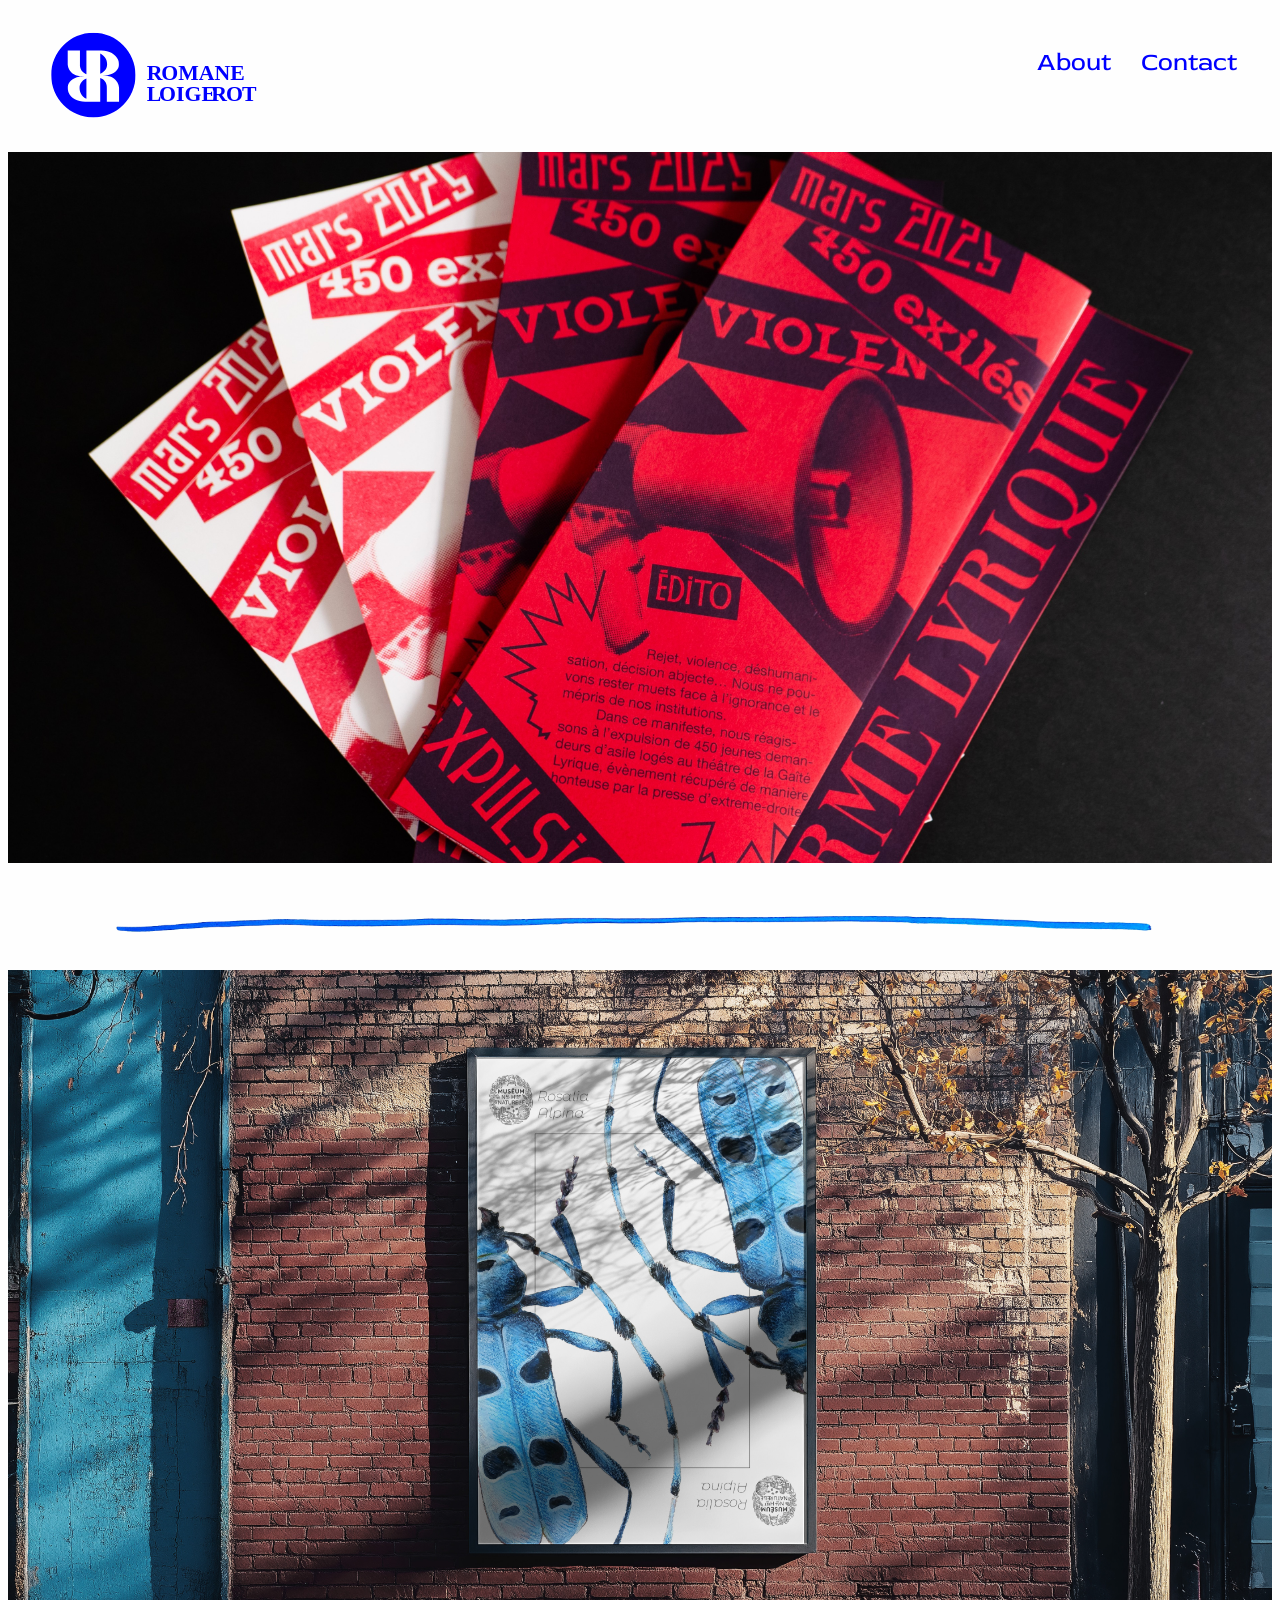
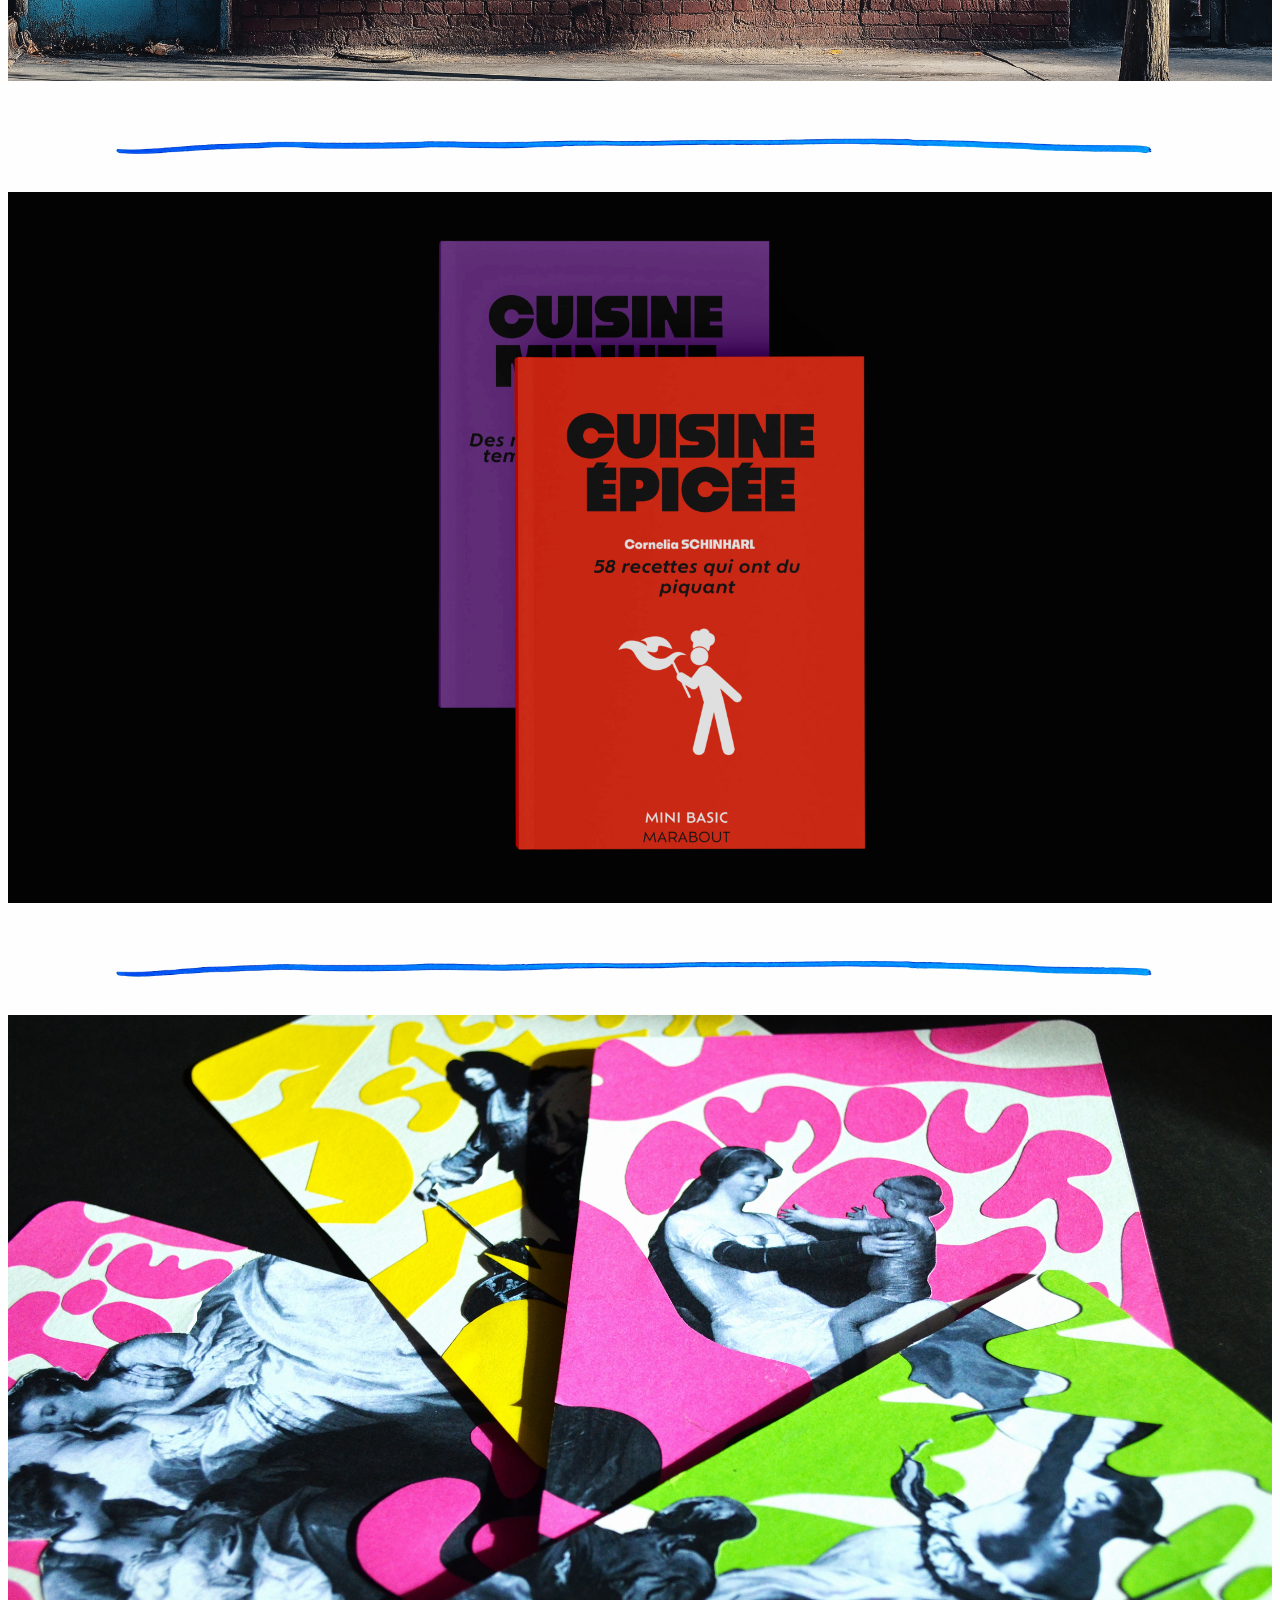
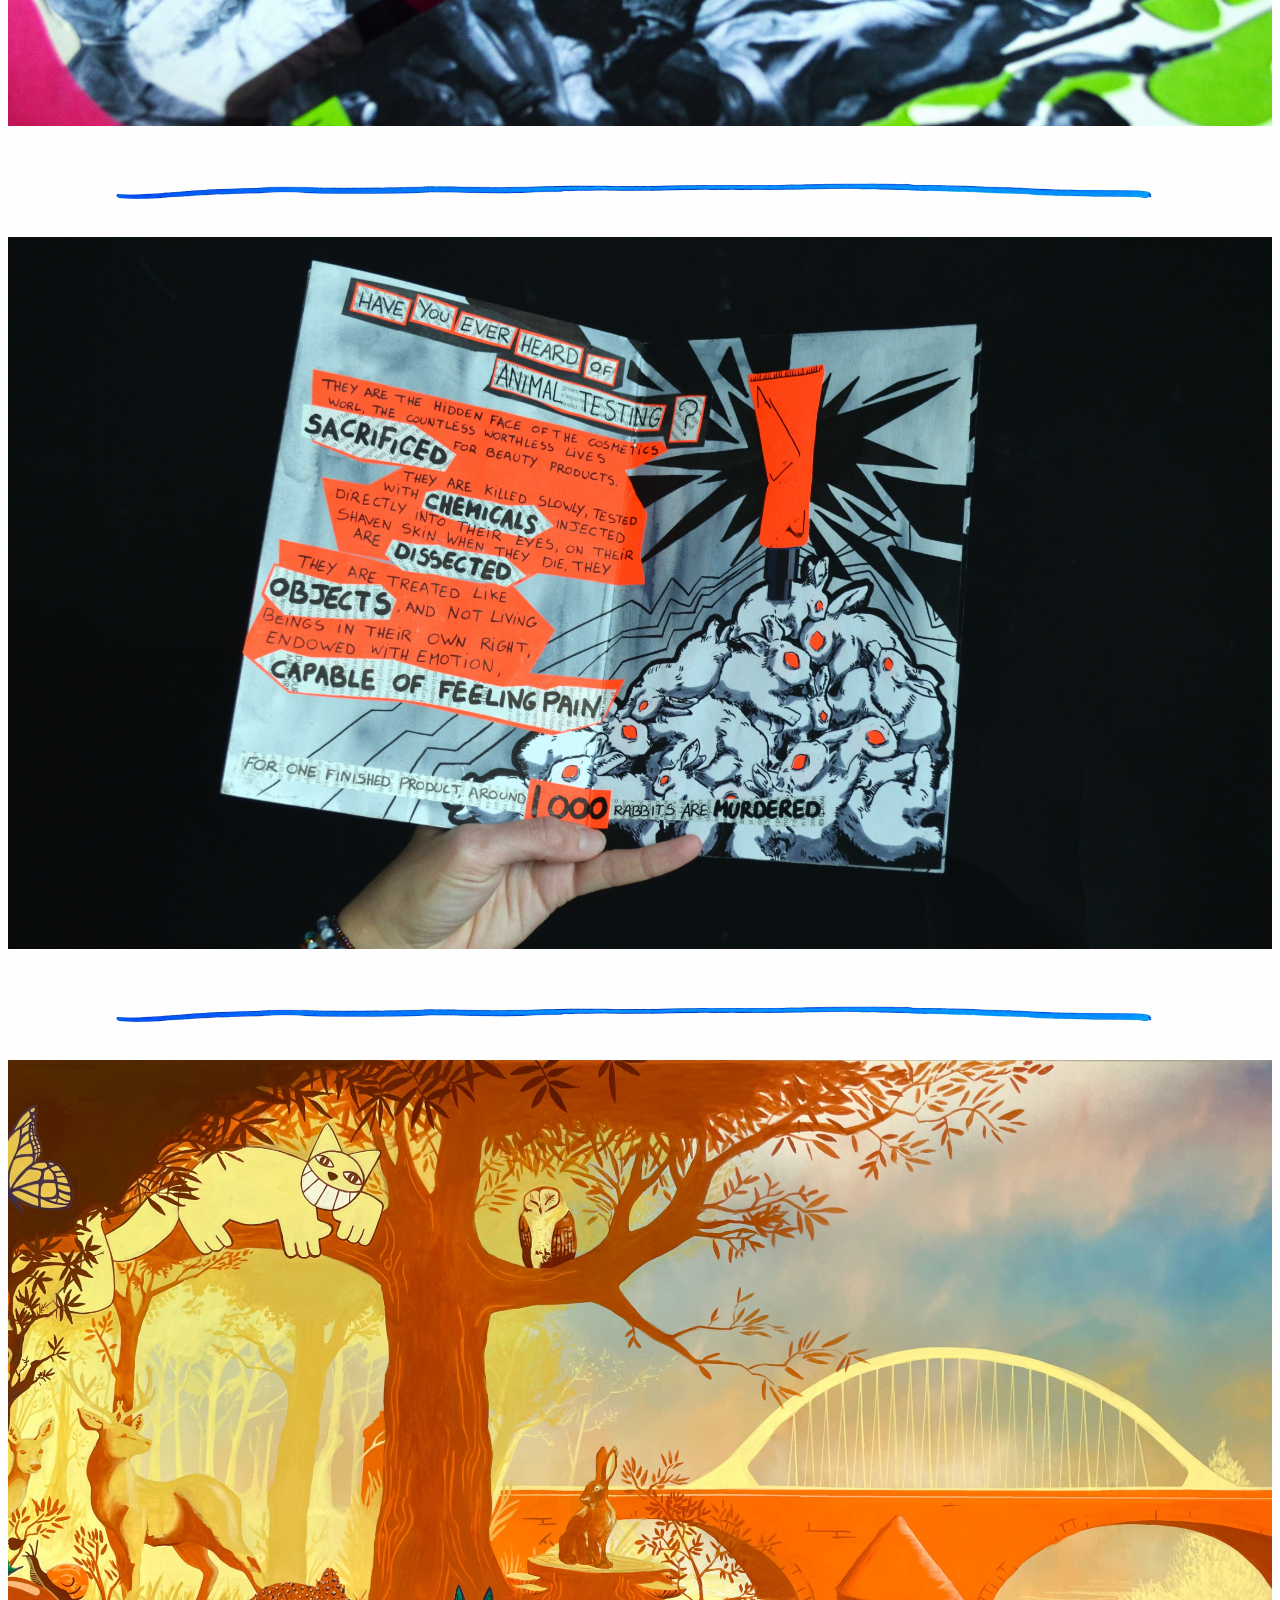
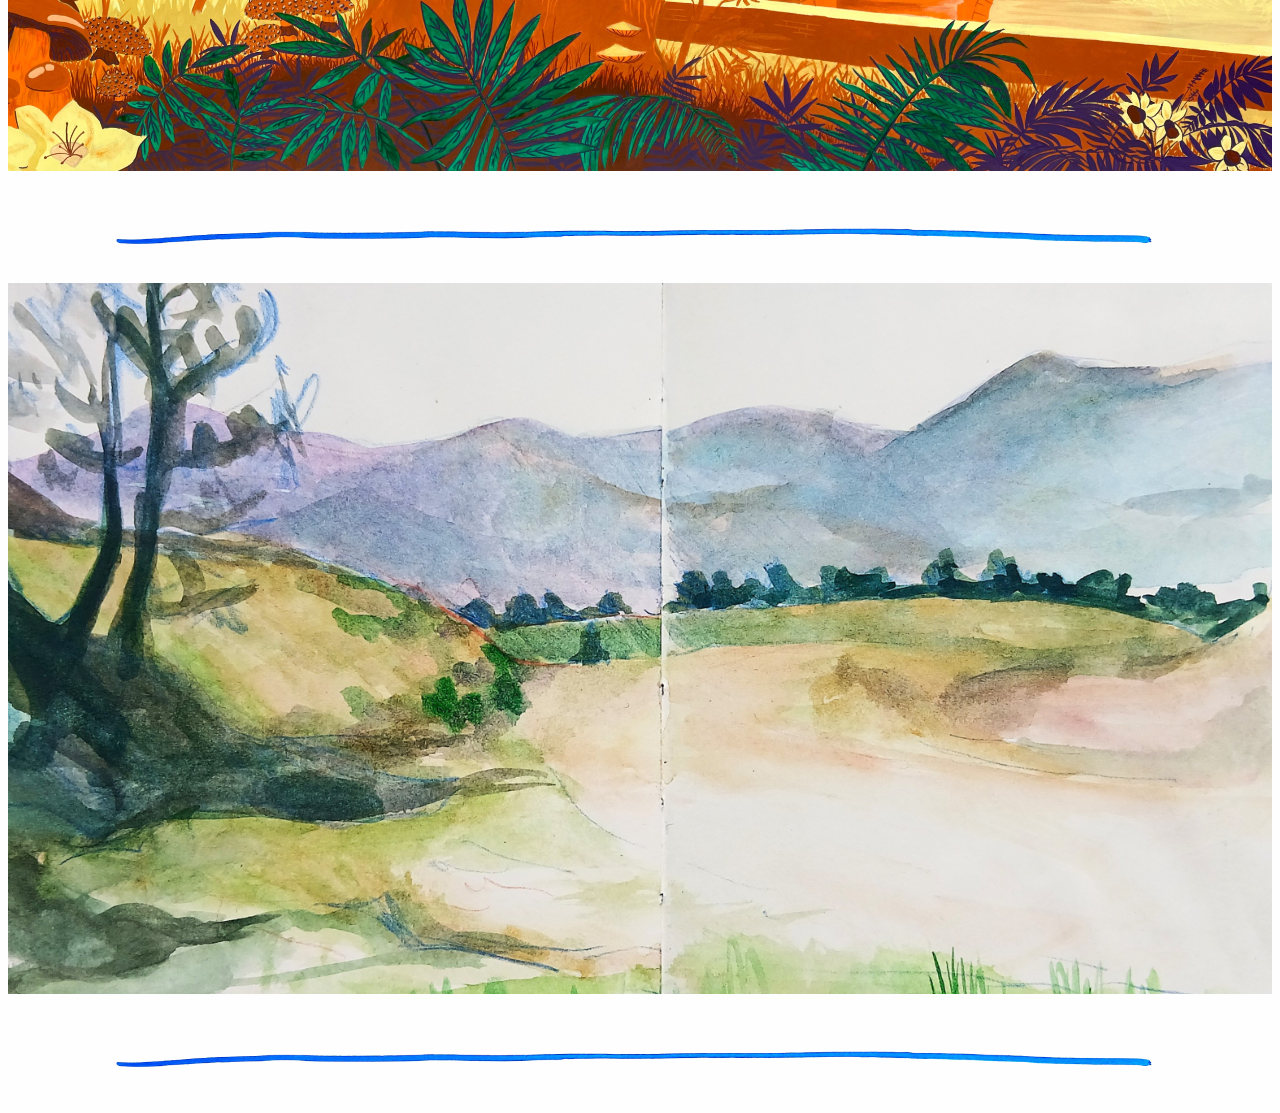
==== index.html @ e9a97e36 "0" ====
<!DOCTYPE html>
<html lang="fr">
<head>
    <!--link:css + tab -->
<link rel="preconnect" href="https://fonts.googleapis.com">
<link rel="preconnect" href="https://fonts.gstatic.com" crossorigin>
<link href="https://fonts.googleapis.com/css2?family=Red+Rose:wght@300..700&display=swap" rel="stylesheet">


<link rel="shortcut icon" href="img/logo_site.png">
    
    <link rel="stylesheet" href="style.css">

    <!-- <link rel="preconnect" href="https://fonts.googleapis.com">
    <link rel="preconnect" href="https://fonts.gstatic.com"crossorigin>
    <link href="https://fonts.googleapis.com/css2?family=Asimovian&display=swap" rel="stylesheet"> -->

</head>

<body>
    <header>
        <a href="a"><img src="/img/logo_site_R.svg" alt="logo" height="140px" width="250px"></a>
        <nav>
            <ul>
                <li> <a href="about.html">About</a></li>
                <li> <a href="contact.html">Contact</a></li>
            </ul>

        </nav>

    </header>

</body>
</html>

   <nav class="nav">

     <a href="larme_lyrique.html" class="hover-img">
        <img src="img/gaite_lyrique(16.9).jpg" alt="Lorem">
        <span><h1>LARME LYRIQUE</h1></span>


    <nav class="ligne">
         <a href="larme_lyrique.html">
        <img src="img/ligne_finale.png" alt="ligne">
    </nav>

    <a href="museum.html"  class="hover-img">
        <img src="img/rosalie_mock_up(16.9).jpg" alt="lorem">
        <span><h1>MUSEUM</h1></span>

     <nav class="ligne">
         <a href="larme_lyrique.html">
        <img src="img/ligne_finale.png" alt="ligne">
    </nav>
    
    <a href="t'as-la-recette.html"  class="hover-img">
        <img src="img/t'as_la_recette_covers(16.9).png" alt="Lorem">
        <span><h1>T'AS LA RECETTE</h1></span>

    <nav class="ligne">
         <a href="larme_lyrique.html">
        <img src="img/ligne_finale.png" alt="ligne">
    </nav>

    <a href="cartes_philo.html"  class="hover-img">
        <img src="img/carte_philo(16.9).JPG" alt="lorem">
        <span><h1>CARTES PHILO</h1></span>

    <nav class="ligne">
         <a href="larme_lyrique.html">
        <img src="img/ligne_finale.png" alt="ligne">
    </nav>

    <a href="animal-testing.html"  class="hover-img">
        <img src="img/zine_animal_testing(16.9).JPG" alt="lorem">
        <span><h1>ANIMAL TESTING</h1></span>

    <nav class="ligne">
         <a href="larme_lyrique.html">
        <img src="img/ligne_finale.png" alt="ligne">
    </nav>

        <a href="fresque.html"  class="hover-img">
        <img src="img/fresque(16.9).jpg" alt="lorem">
        <span><h1>FRESQUE</h1></span>

    <nav class="ligne">
         <a href="larme_lyrique.html">
        <img src="img/ligne_finale.png" alt="ligne">
    </nav>

     <a href="sketchbook.html"  class="hover-img">
        <img src="img/croquis(16.9).jpg" alt="lorem">
        <span><h1>CARNETS</h1></span>

    <nav class="ligne">
         <a href="larme_lyrique.html">
        <img src="img/ligne_finale.png" alt="ligne">
    </nav>

   </nav>

</body>
</html>
---- style.css ----
* {
    box-sizing: border-box;
    cursor: url('logo_site.png'),auto;
}

body{
    background-color: rgb(254, 254, 254);
    font-family: sans-serif;
    line-height: 1.5;
    font-family: "Red Rose", serif;
    font-optical-sizing: auto;
    font-style: normal;

 }   

h1{
    margin: 5px;
    font-size: 50px;
    align-items: center;
    color: blue;
}

img{
    max-width: 100%;
    height: auto;
    display: auto;
}

p{
    max-width: 600px;
}


header{
    display: flex;
    justify-content: space-between;
    padding: 20px;
}

.filet{
    border: 0.5px solid color(blue);
}

header nav ul{
    display: flex;
    list-style: none;
}

header nav ul li{
    margin: 0 15px;
    font-size: 25px;
}

header nav ul li a{
    color: blue;
    text-decoration: none;
}

header nav ul li a:hover{
    text-decoration: none;
}

.nav a span{
    display: block;
    padding: 12px;
}

.projet{
    background: rgb(255, 255, 255);
}

.projet h1{
    font-size: 16px;
}

.grid{
    display: grid;
    grid-template-columns: repeat(2, 1fr);
    gap: 10px;
    margin: 20px;
}

.grid img{
    width: 100%;
    height: auto;
    object-fit: cover;
    transition: transform 0.3s ease;
}

.bloc{
    width:40% ;
    height:300px ;
    display: flex;
    align-items: top;
    padding-left: 30px;
    font-size: 18px;
    column-count: 1;
    column-gap: 22px;
    box-sizing: border-box;
}

.hover-img{
    position: relative;
    display: inline-block;
    overflow: hidden;
}

.hover-img img{
    display: block;
    width: 100%;
    height: auto;
    transition: opacity 0.3s;
    opacity: 1;
}

.hover-img span{
    position: absolute;
    top: 50%; 
    left: 50%;
    display: flex;
    justify-content: center;
    align-items: center;
    transform: translate(-50%, -50%);
    width: 100%;
    height: 100%;
    text-align: center;
    background: rgb(244, 241, 241, 0.9);
    color: blue;
    opacity: 0;
    transition: 0.3s;
    font-size: 50px;
}

.hover-img:hover span{
    opacity: 1;
}

.ligne{
    margin-left: auto;
    margin-right: auto;
    width:1070px ;
    height: 100px;
}

nav ul{
    display: flex;
    list-style: none;
}

nav ul li{
    margin:0.15px;
    font-size: 25px;
}

nav ul li a{
    color: blue;
    text-decoration: none;
}

nav ul li a:hover{
    text-decoration: none;
}

a{
    color: blue;
    text-decoration: none;
        font-size: 25px;
}
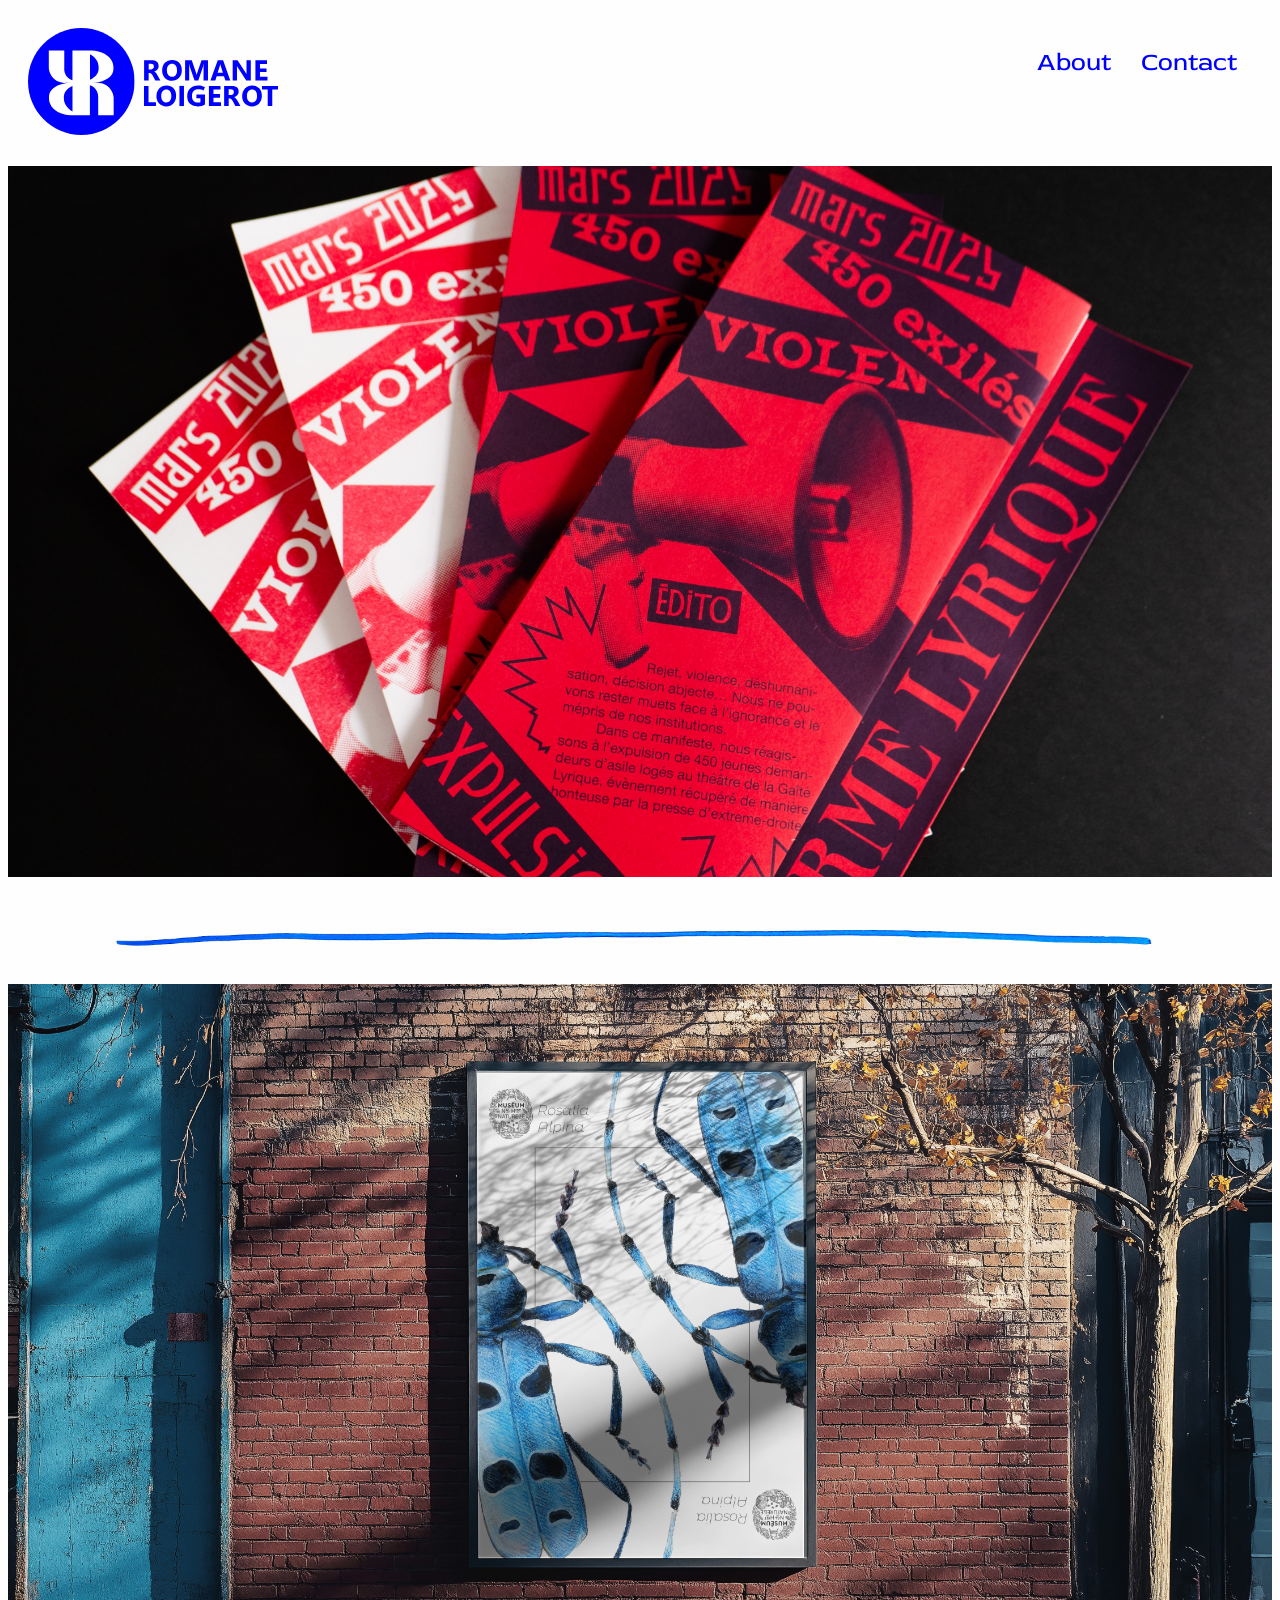
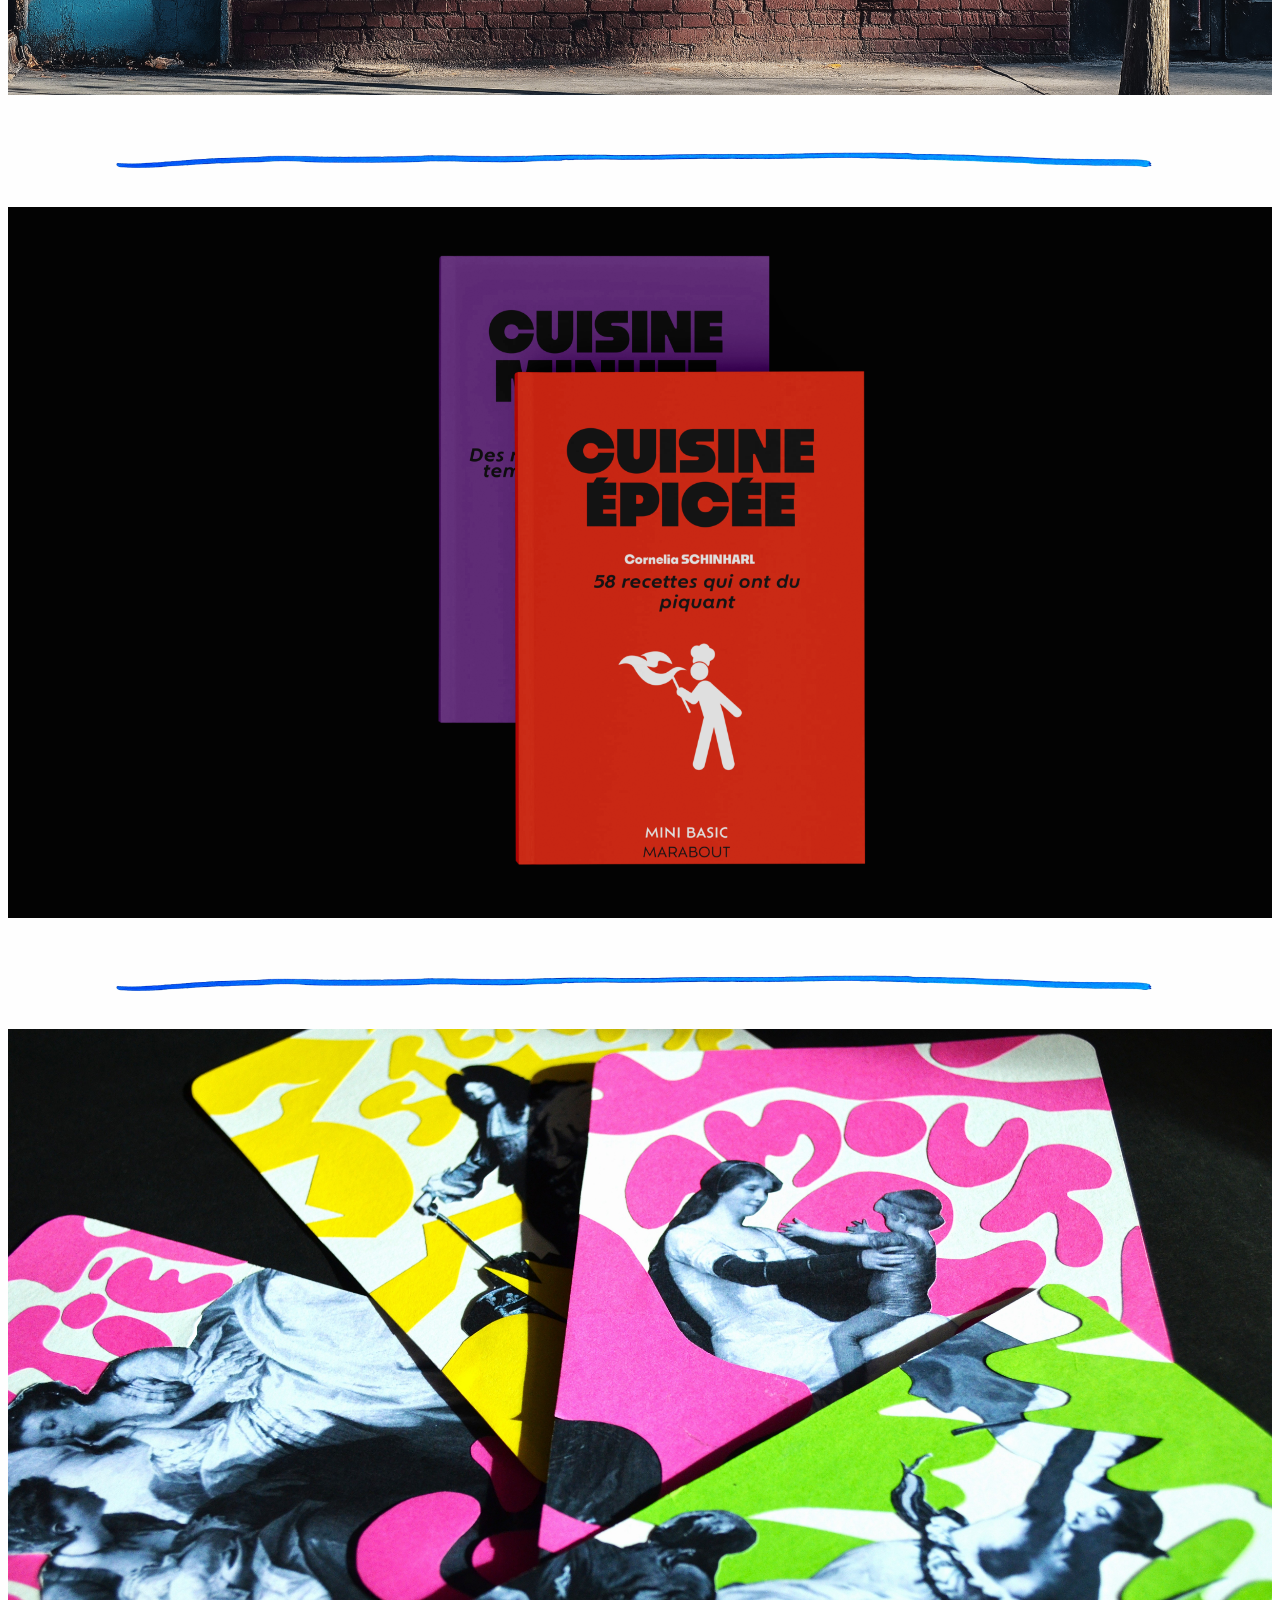
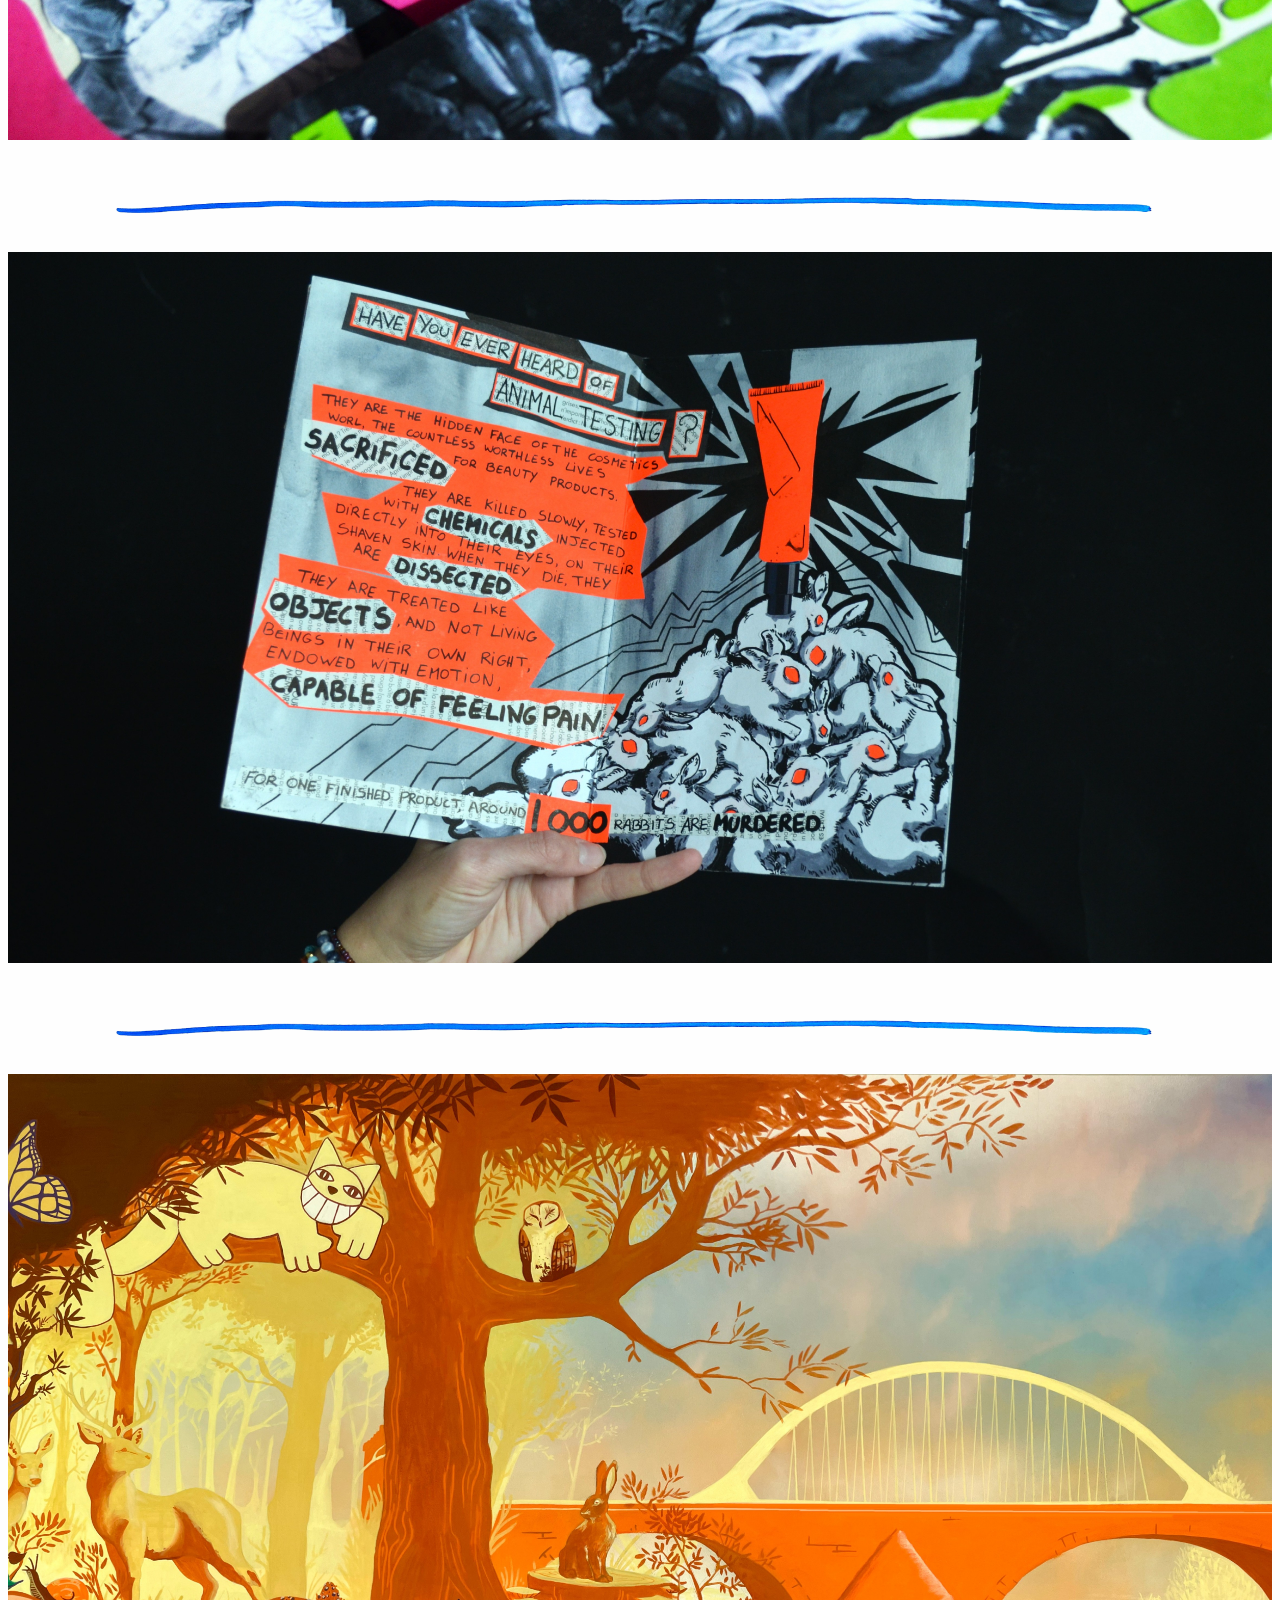
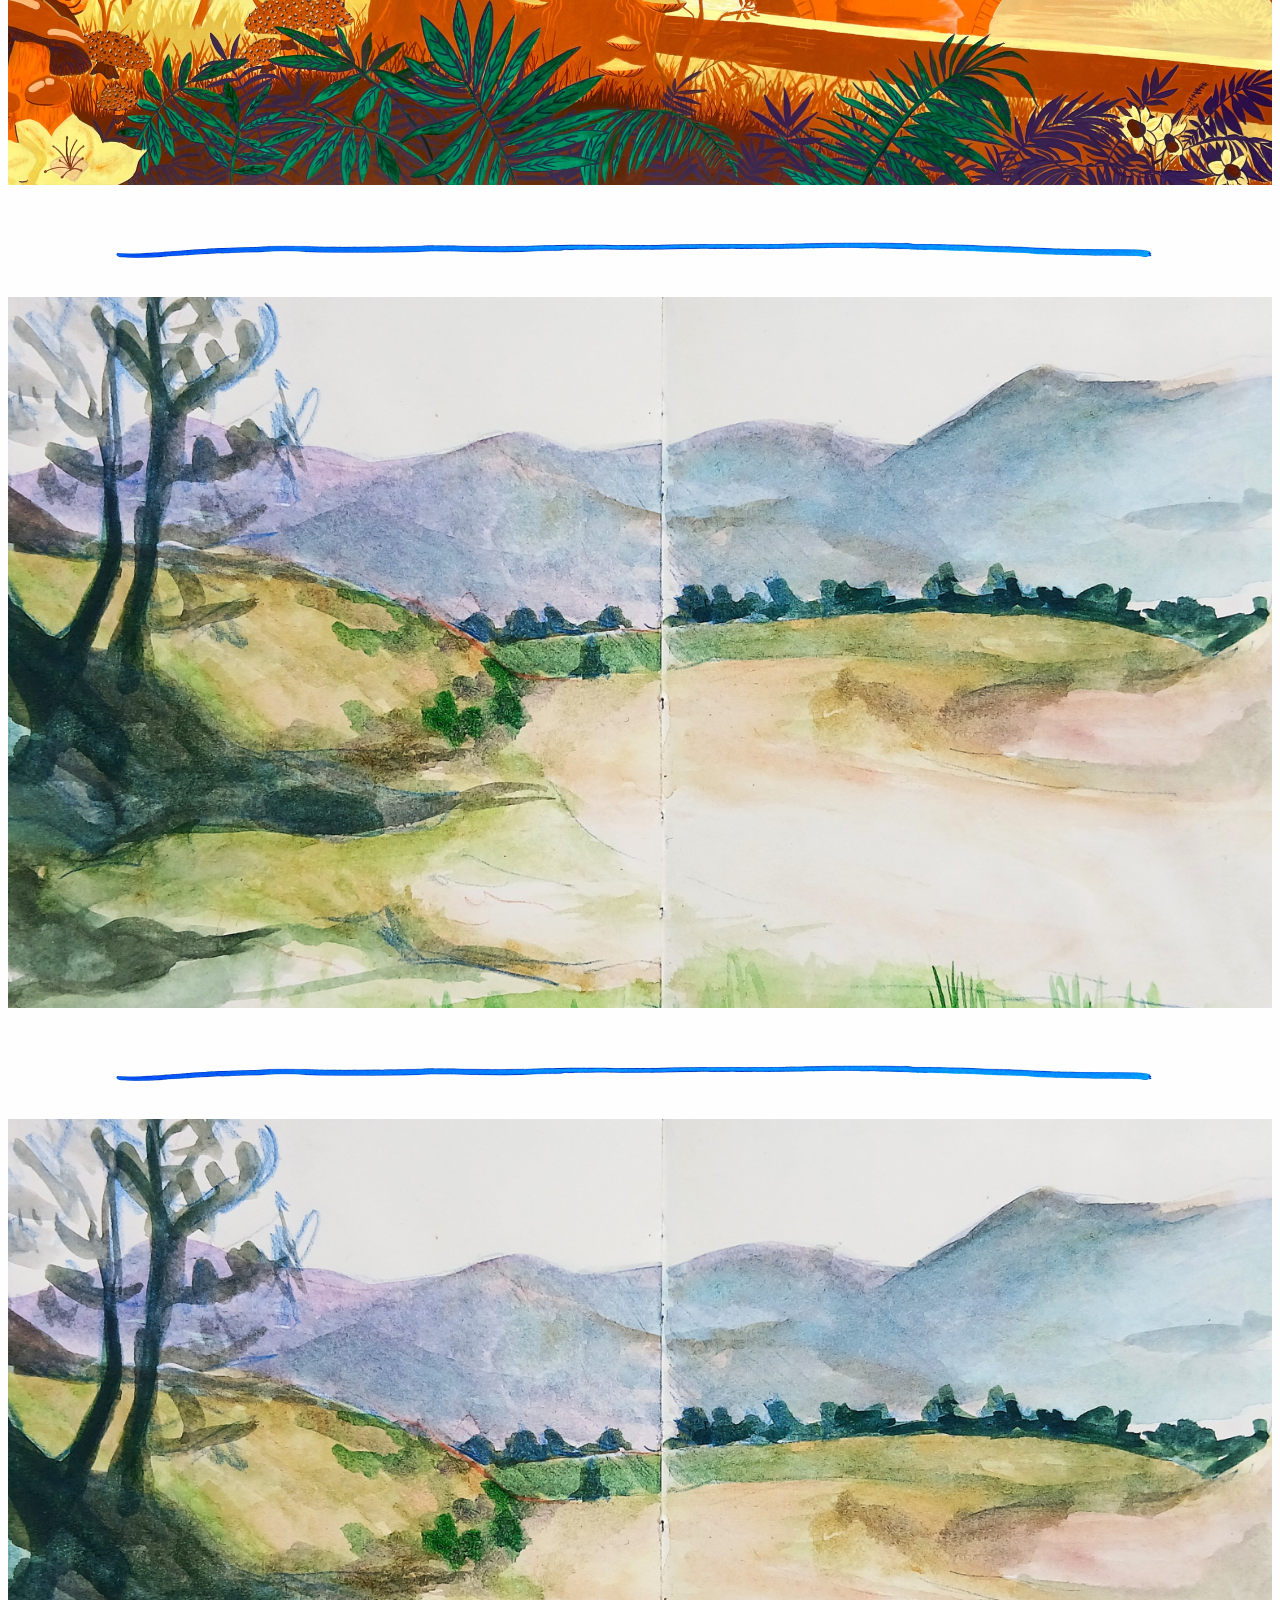
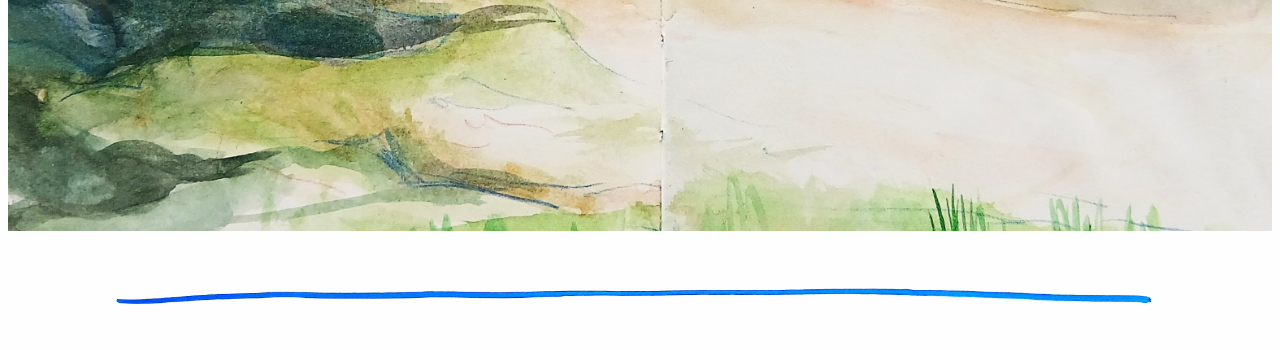
==== commit 6f8be60e: "..." ====
--- a/index.html
+++ b/index.html
@@ -90,6 +90,16 @@
         <img src="img/ligne_finale.png" alt="ligne">
     </nav>
 
+
+     <a href="illustrationBDE.html"  class="hover-img">
+        <img src="img/croquis(16.9).jpg" alt="lorem">
+        <span><h1>ILLUSTRATION BDE</h1></span>
+
+    <nav class="ligne">
+         <a href="larme_lyrique.html">
+        <img src="img/ligne_finale.png" alt="ligne">
+    </nav>
+
      <a href="sketchbook.html"  class="hover-img">
         <img src="img/croquis(16.9).jpg" alt="lorem">
         <span><h1>CARNETS</h1></span>
--- a/style.css
+++ b/style.css
@@ -63,6 +63,7 @@
 .nav a span{
     display: block;
     padding: 12px;
+    text-align: center;
 }
 
 .projet{
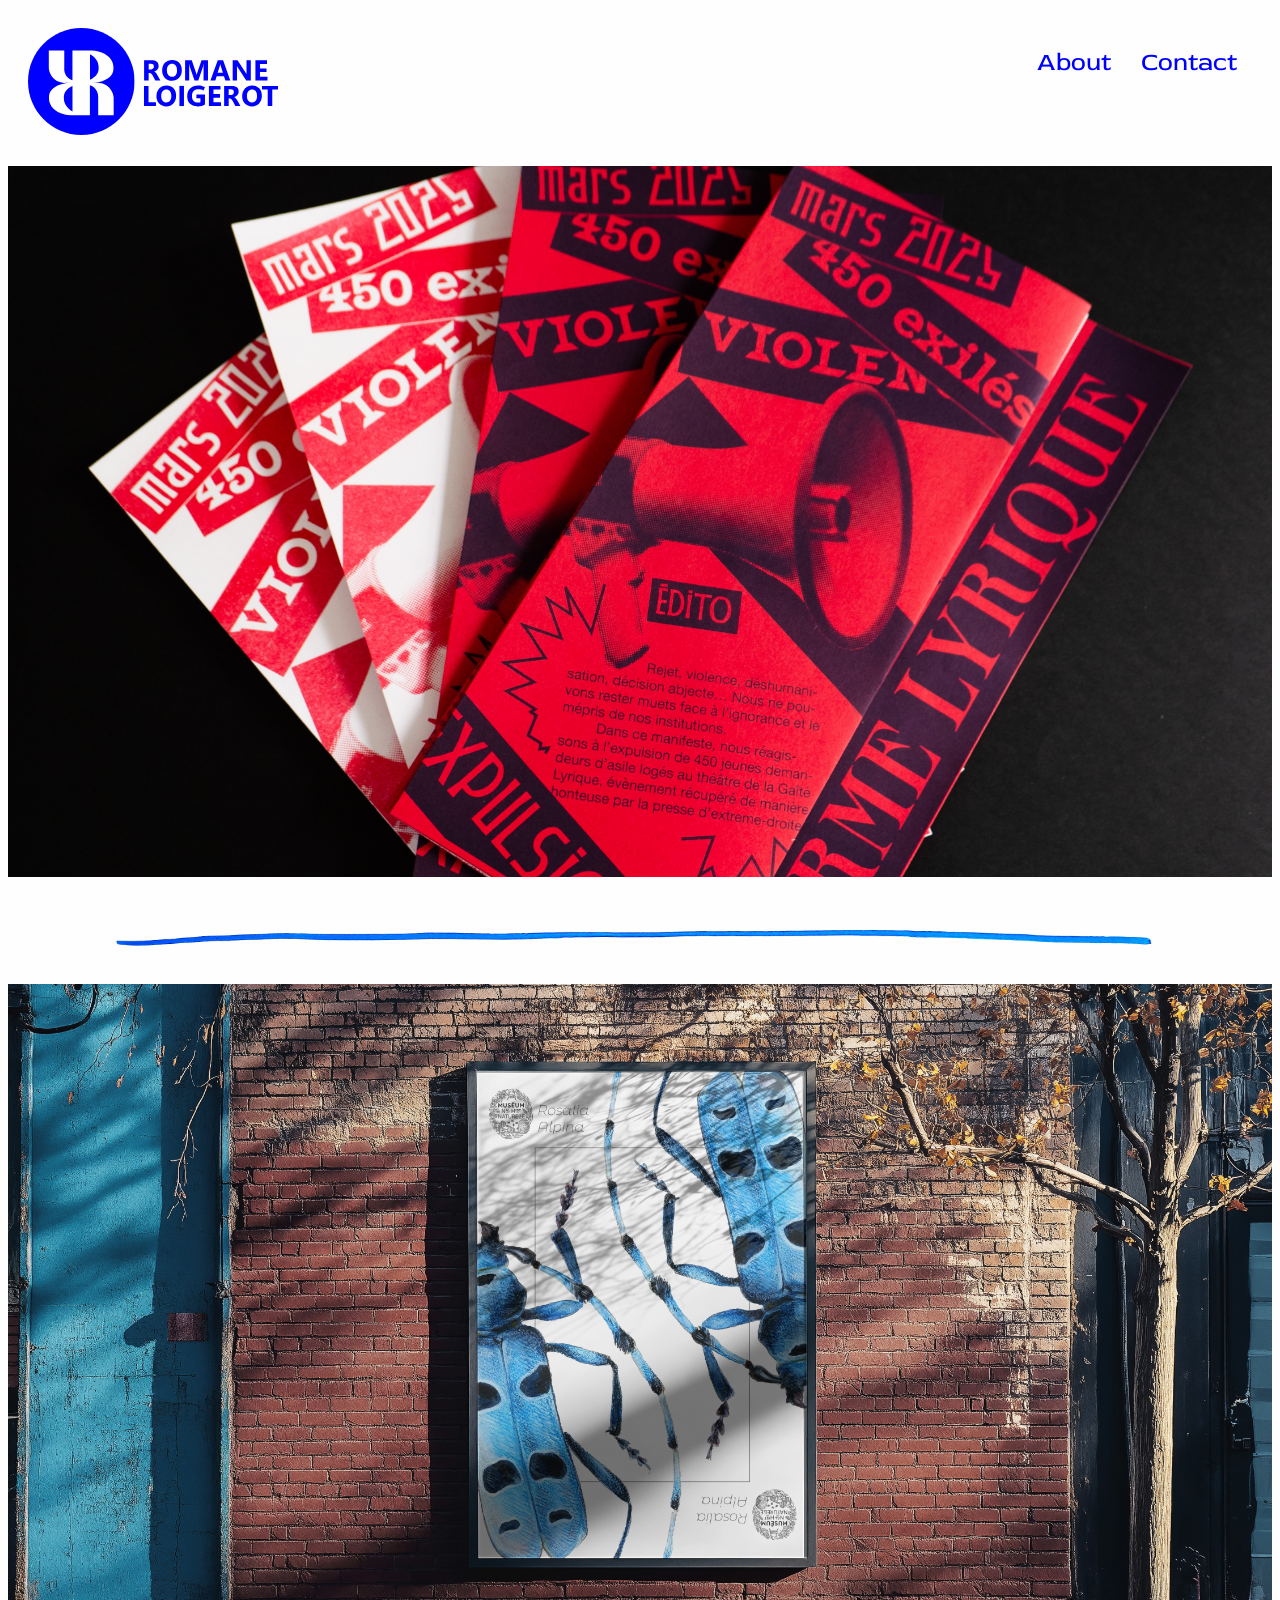
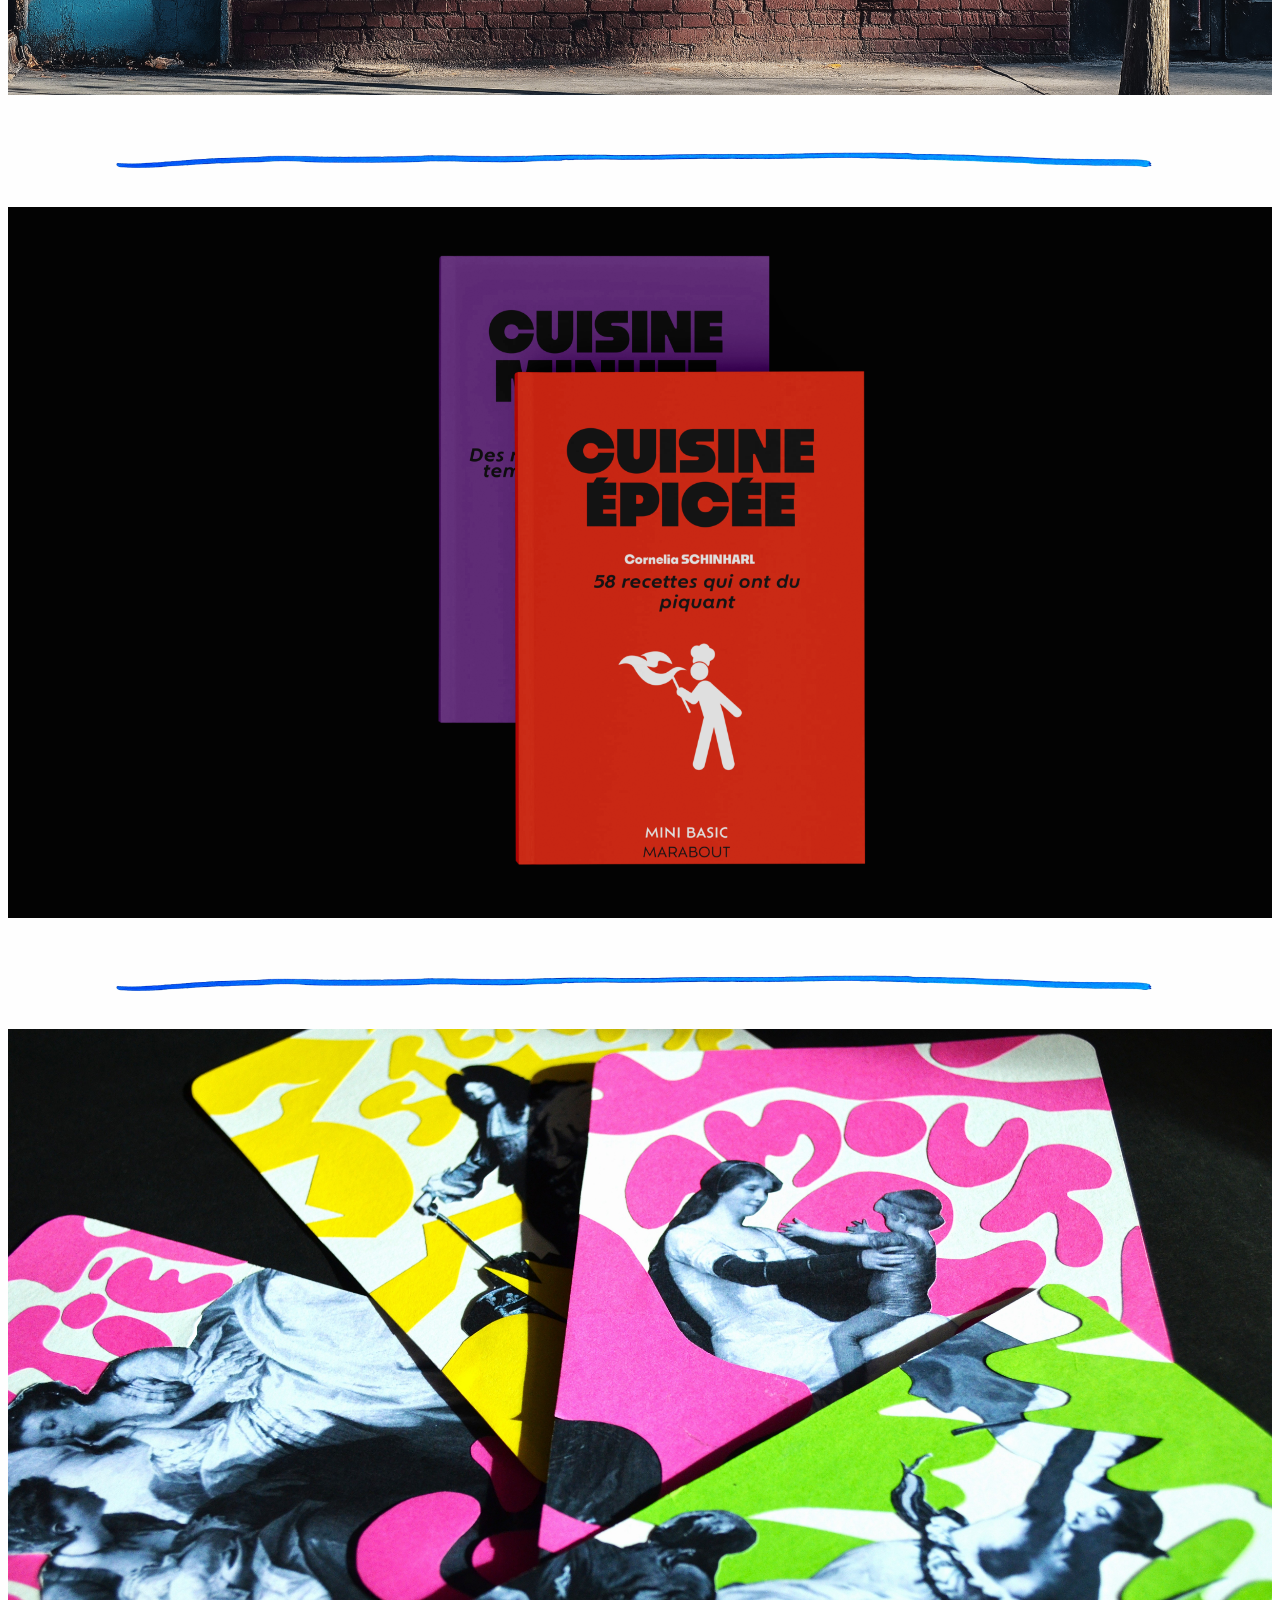
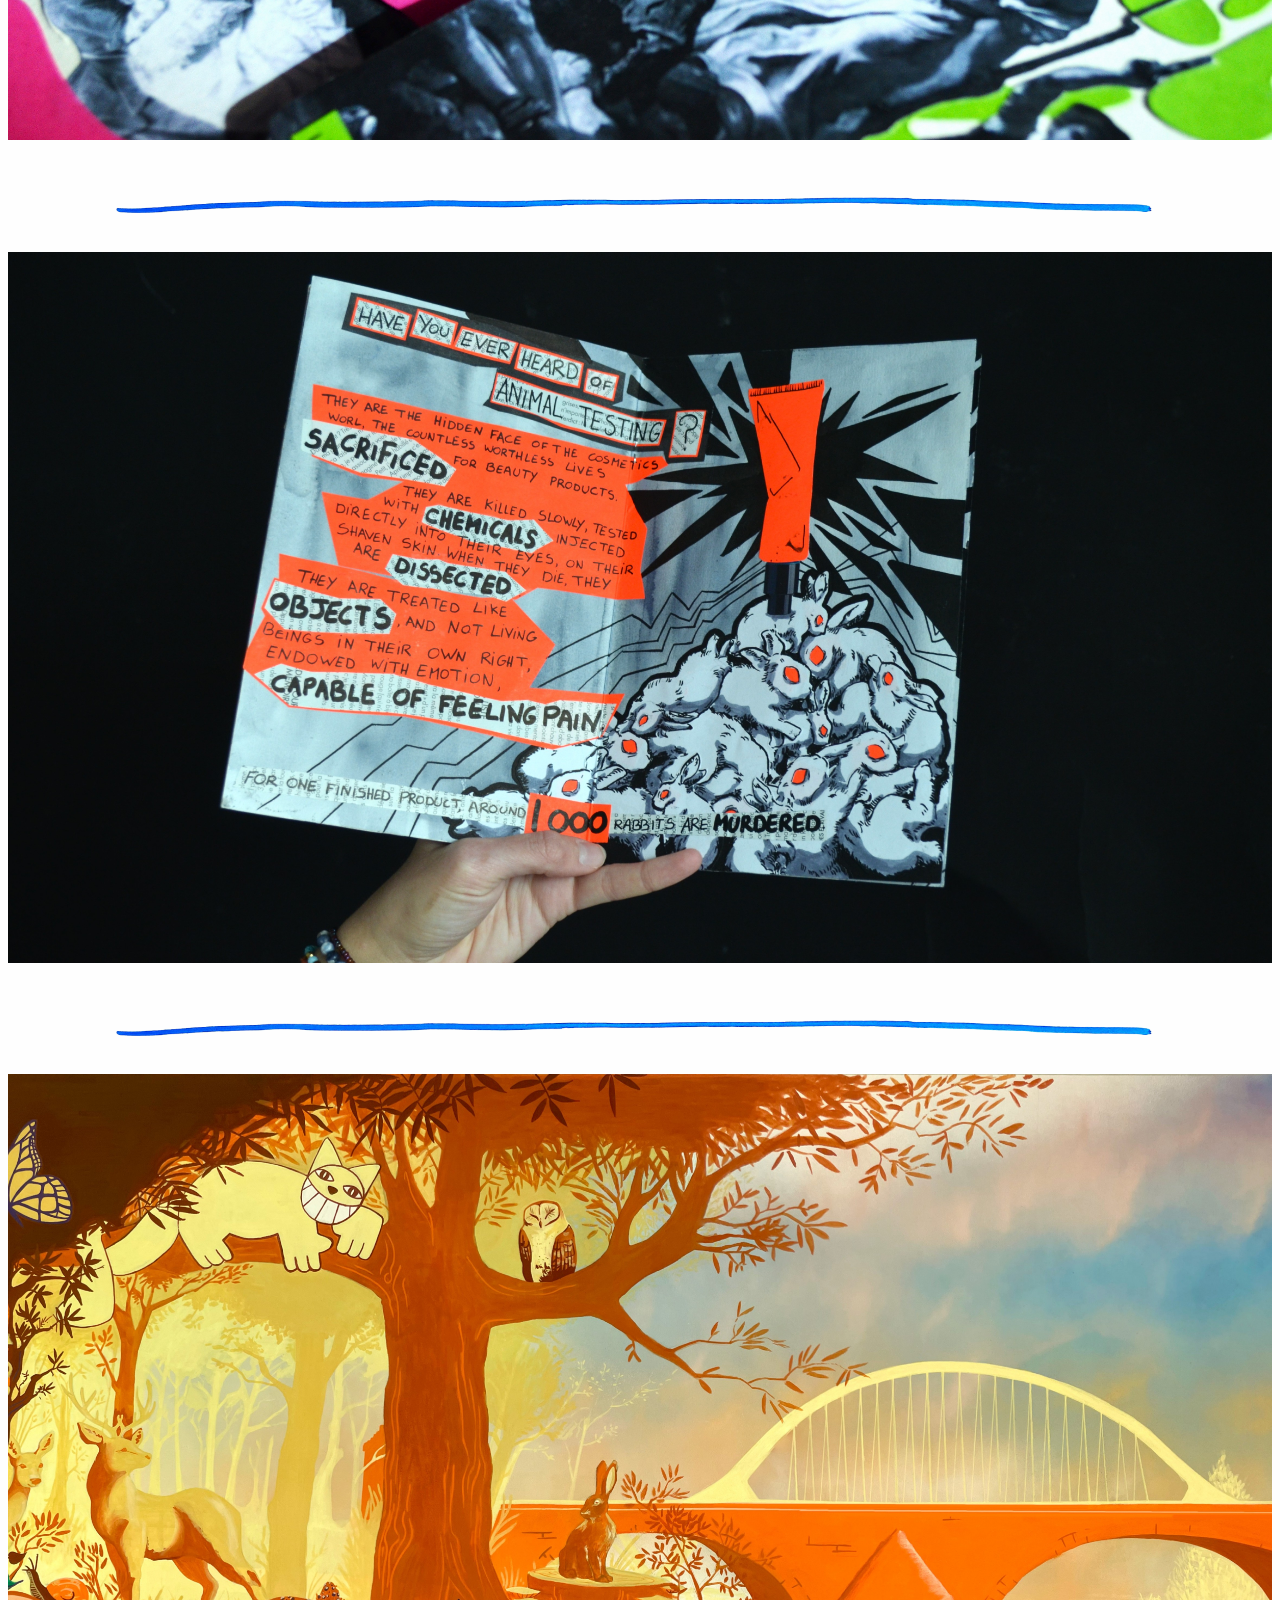
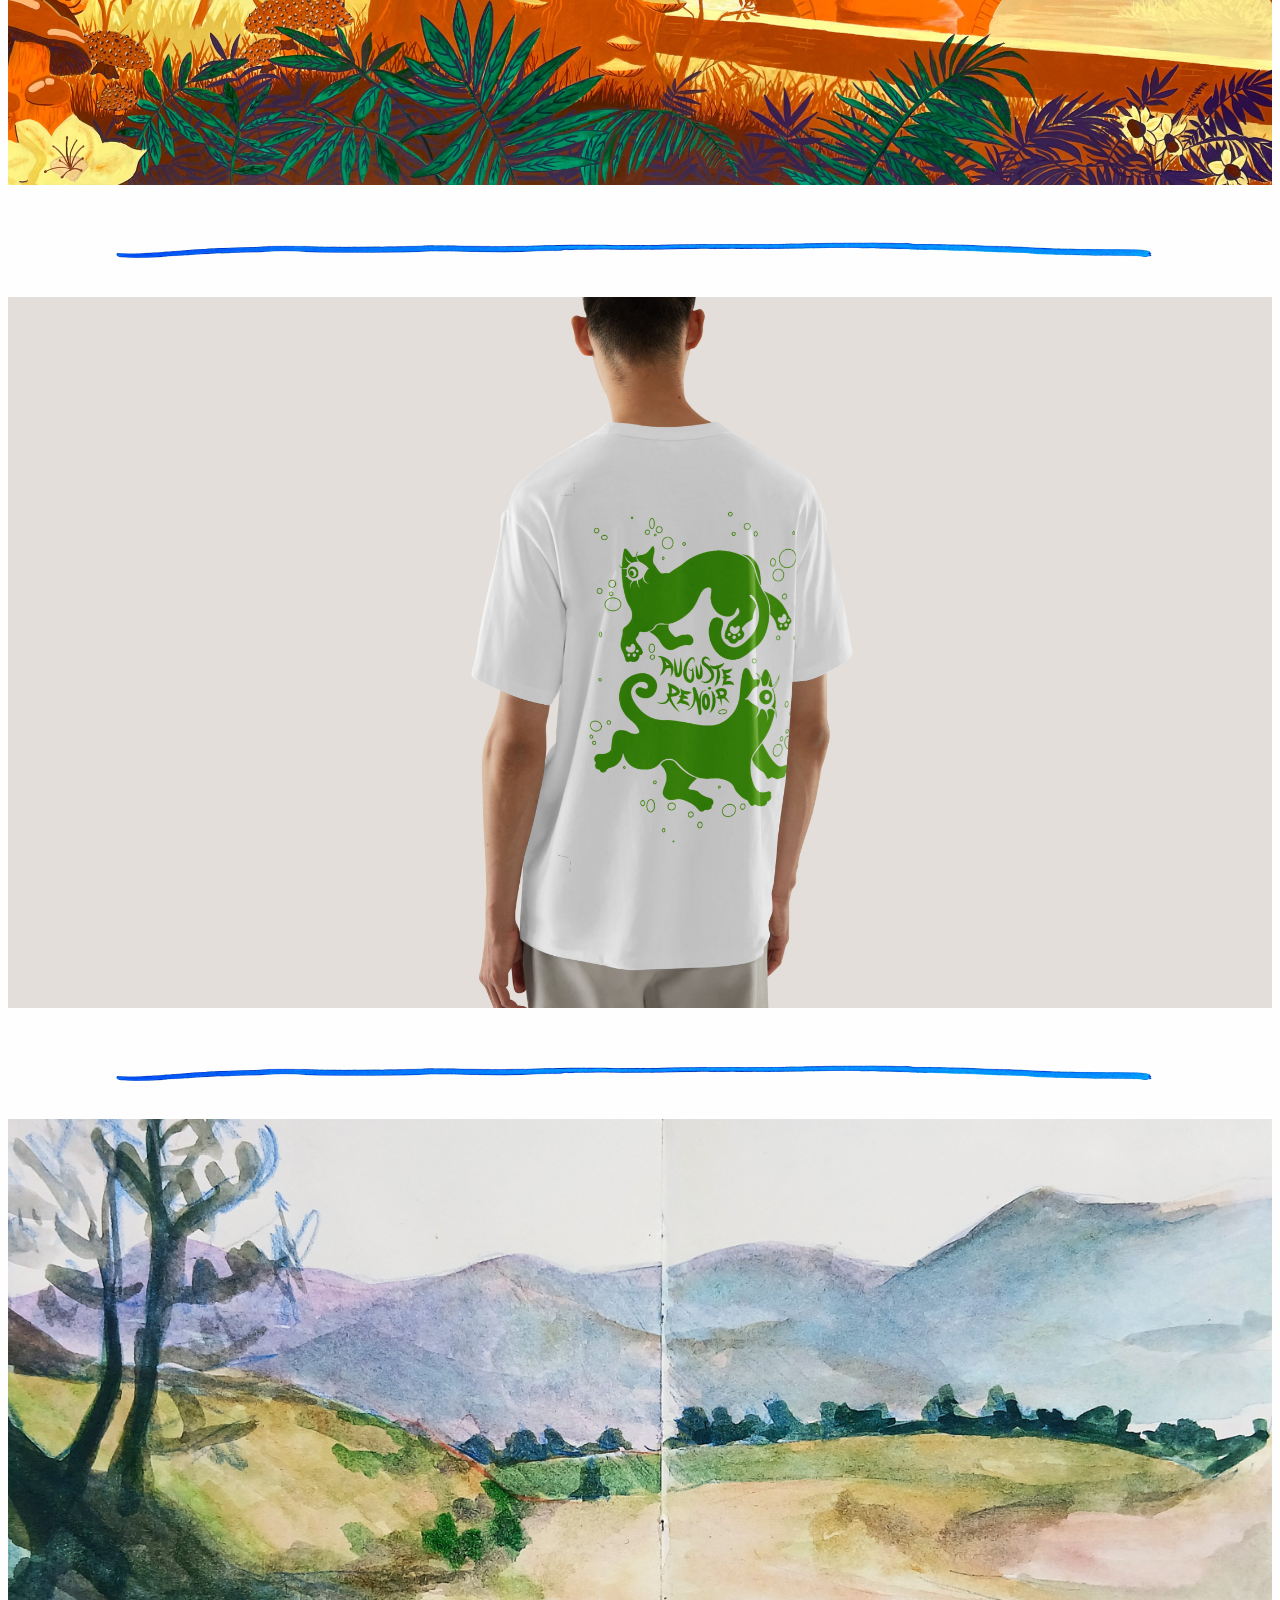
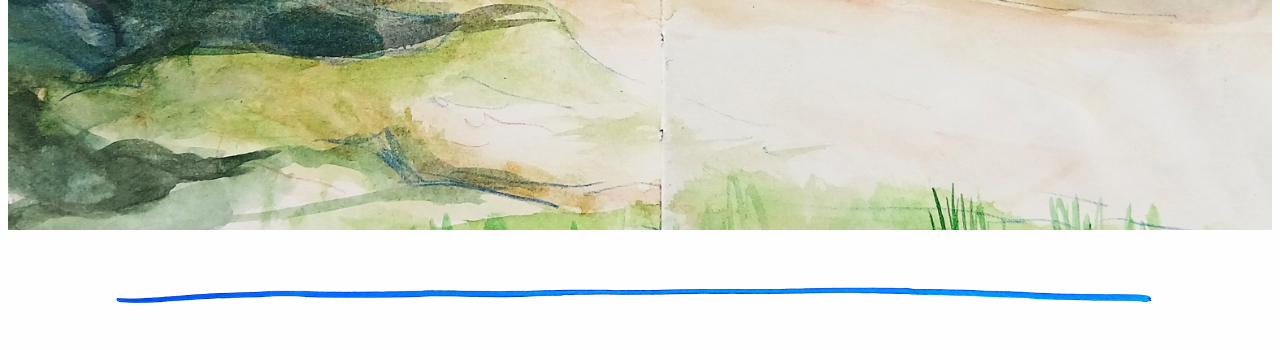
==== commit 6ea20ae0: "." ====
--- a/index.html
+++ b/index.html
@@ -92,7 +92,7 @@
 
 
      <a href="illustrationBDE.html"  class="hover-img">
-        <img src="img/croquis(16.9).jpg" alt="lorem">
+        <img src="img/mockup_tshirt_back(16.9).png" alt="lorem">
         <span><h1>ILLUSTRATION BDE</h1></span>
 
     <nav class="ligne">
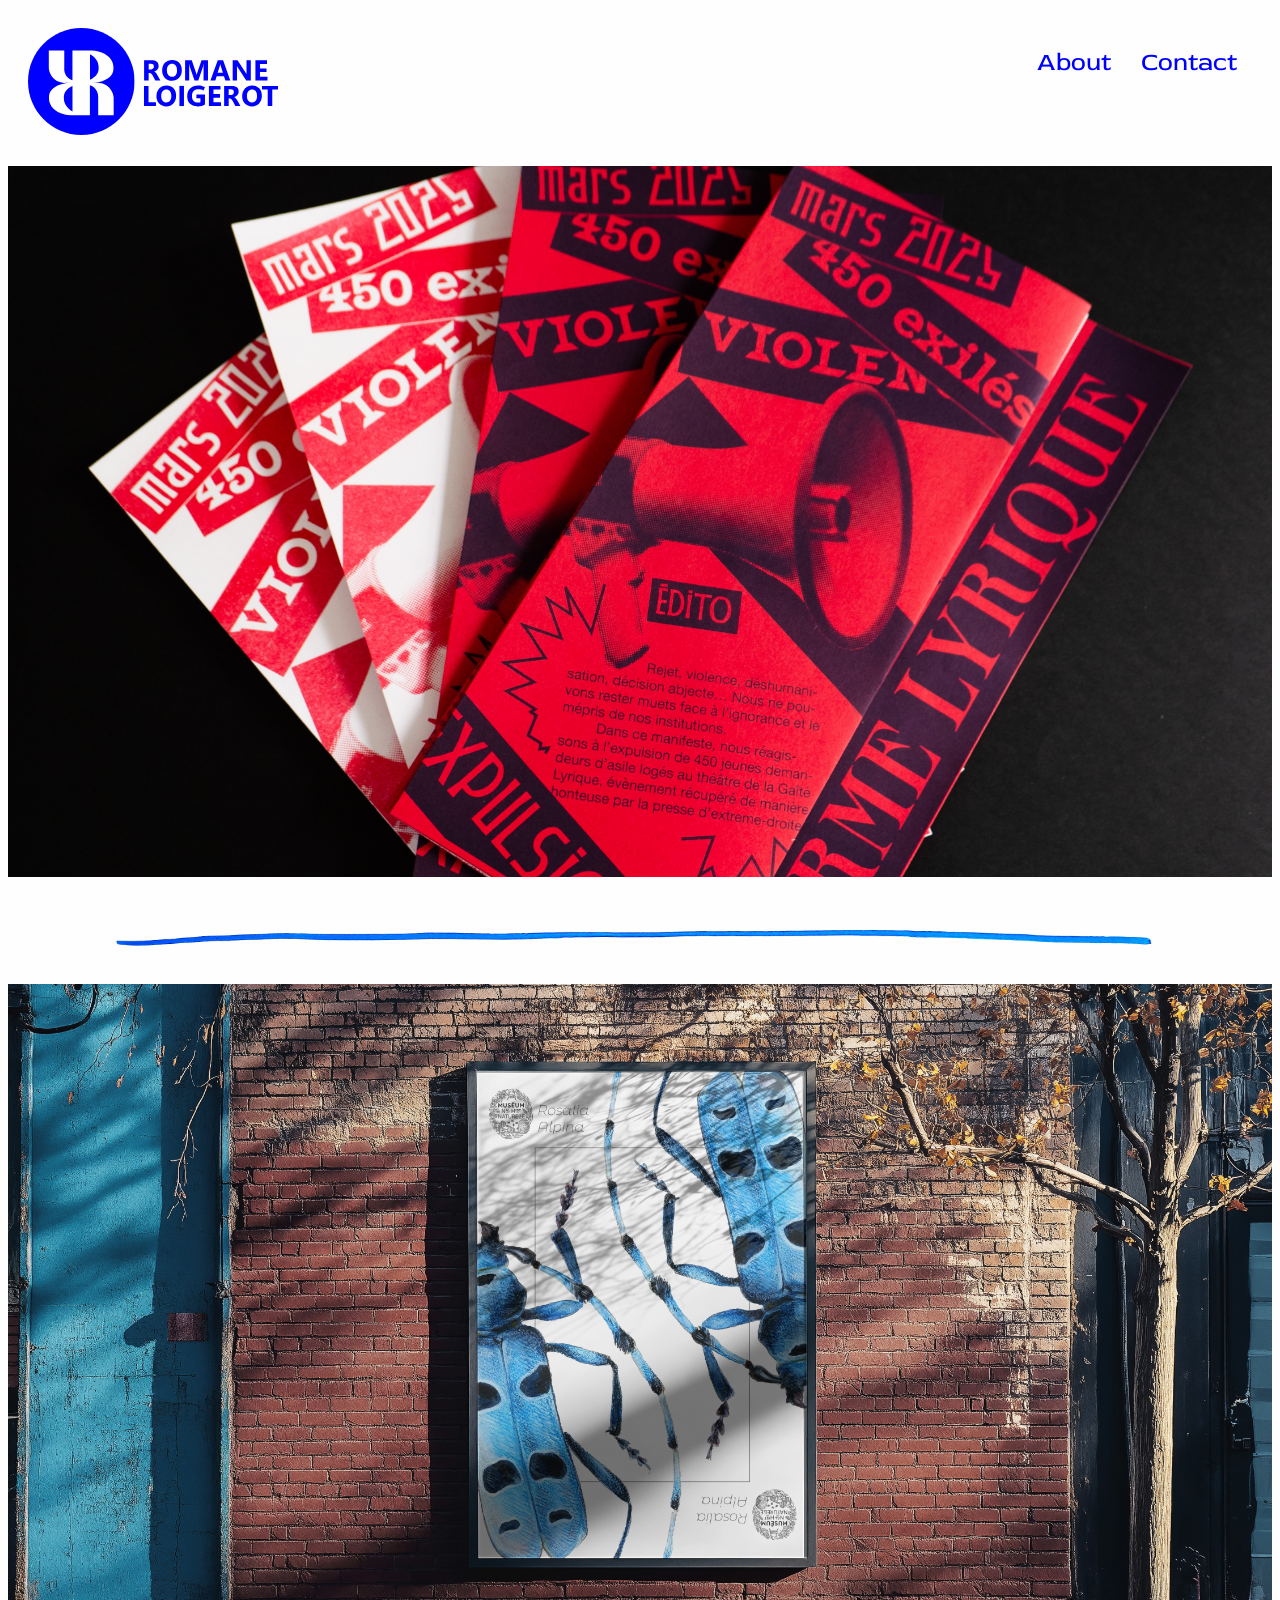
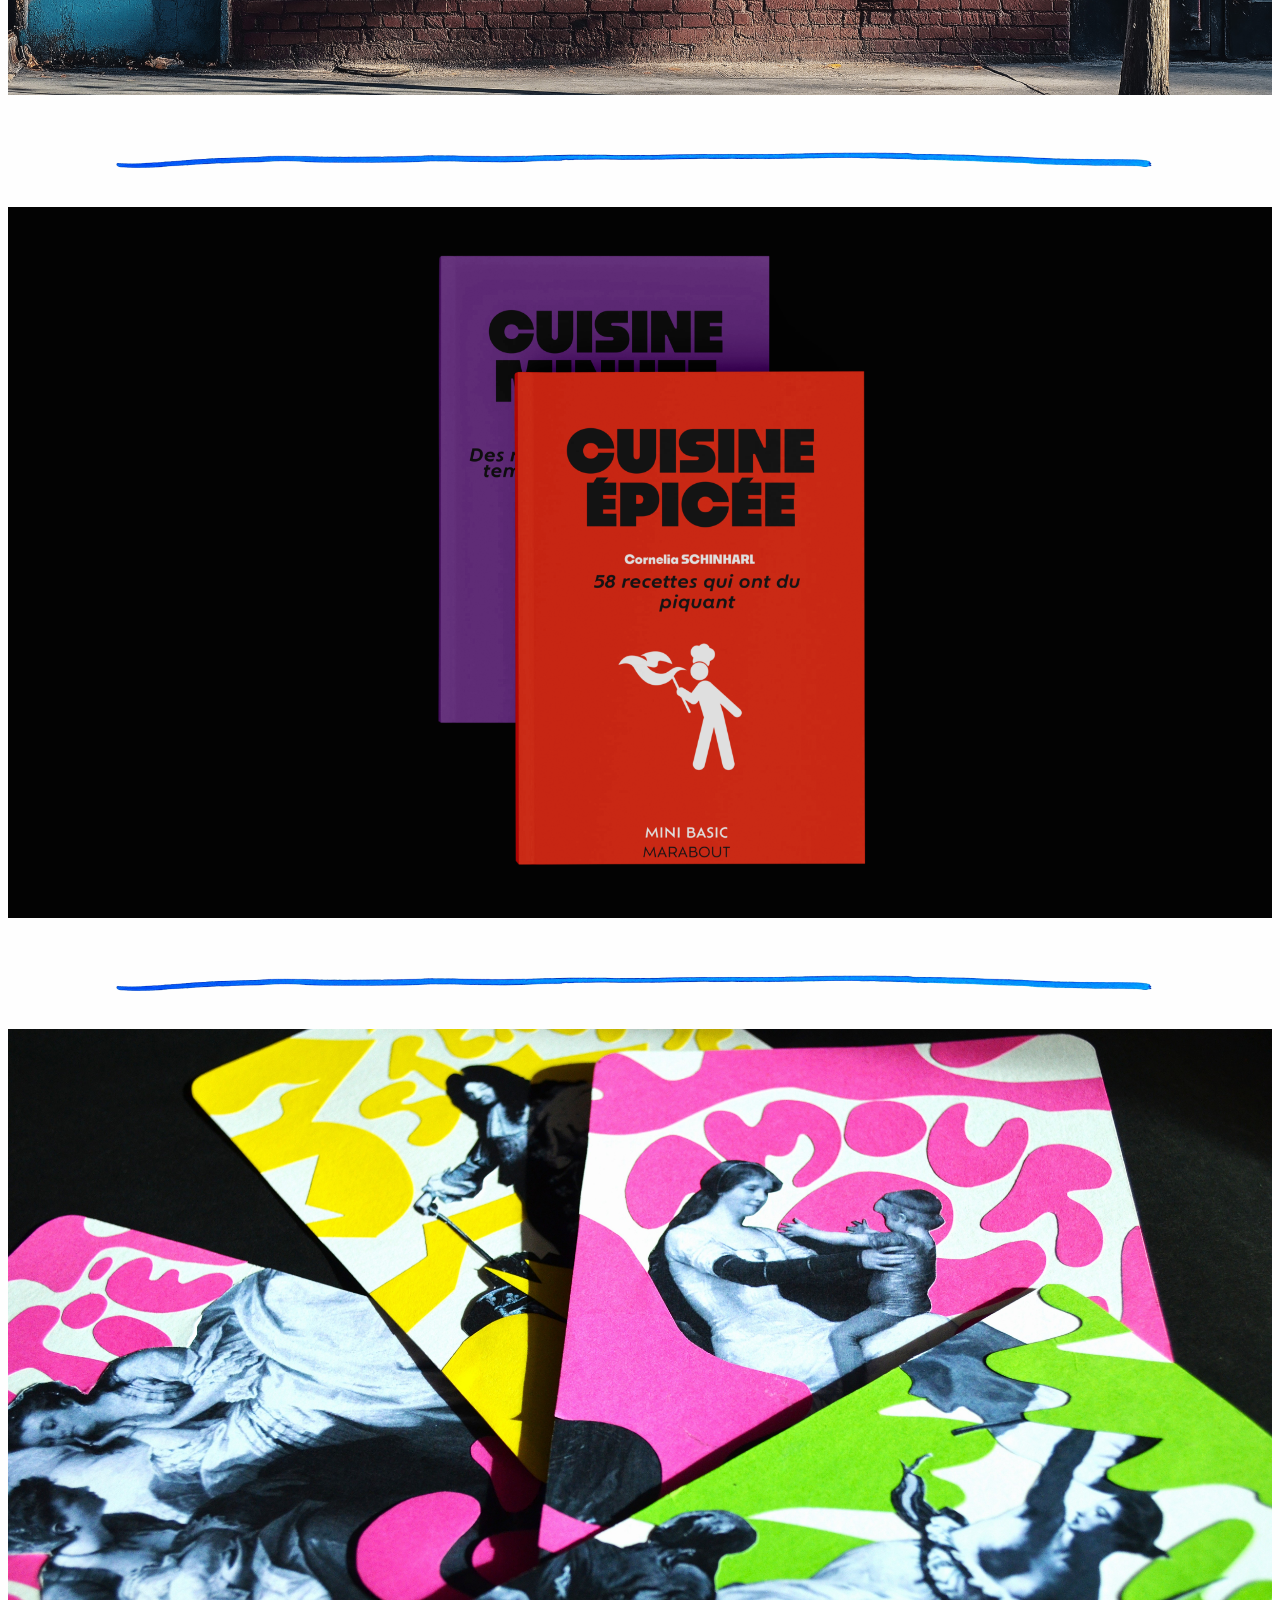
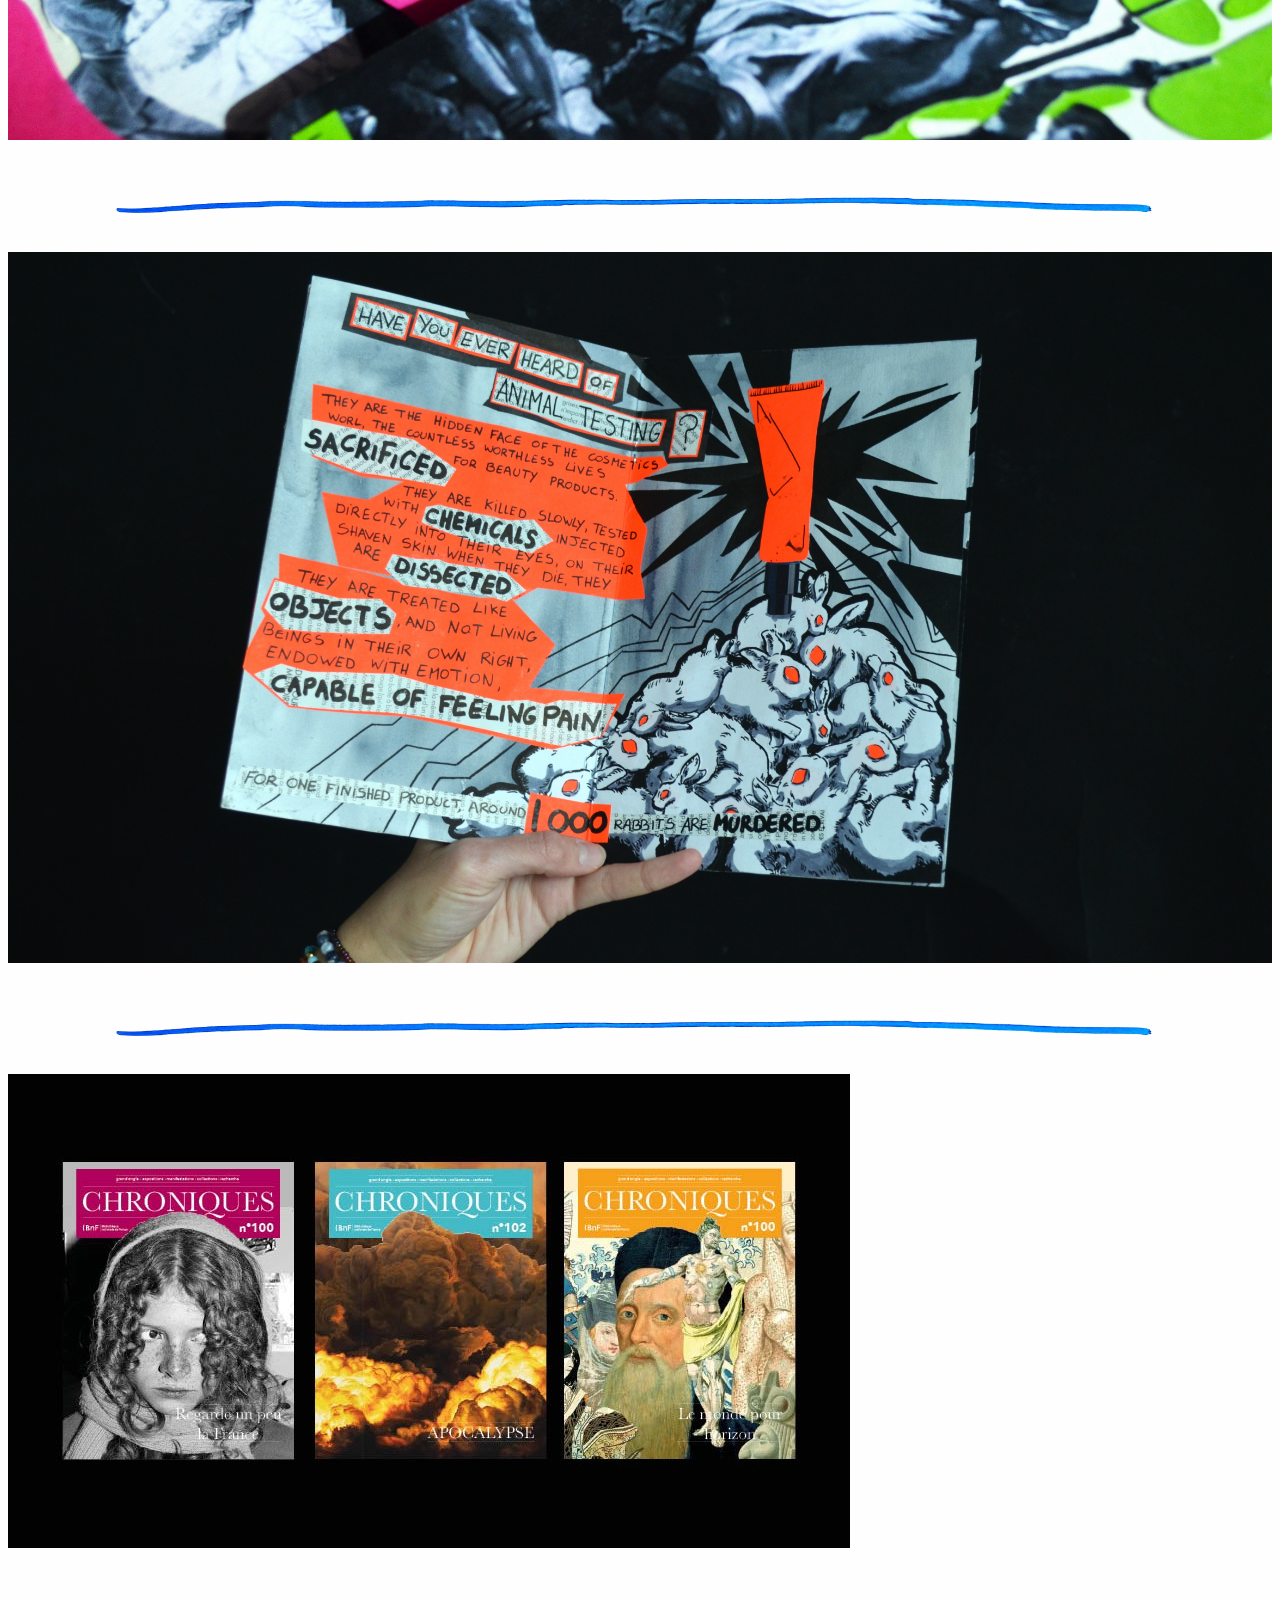
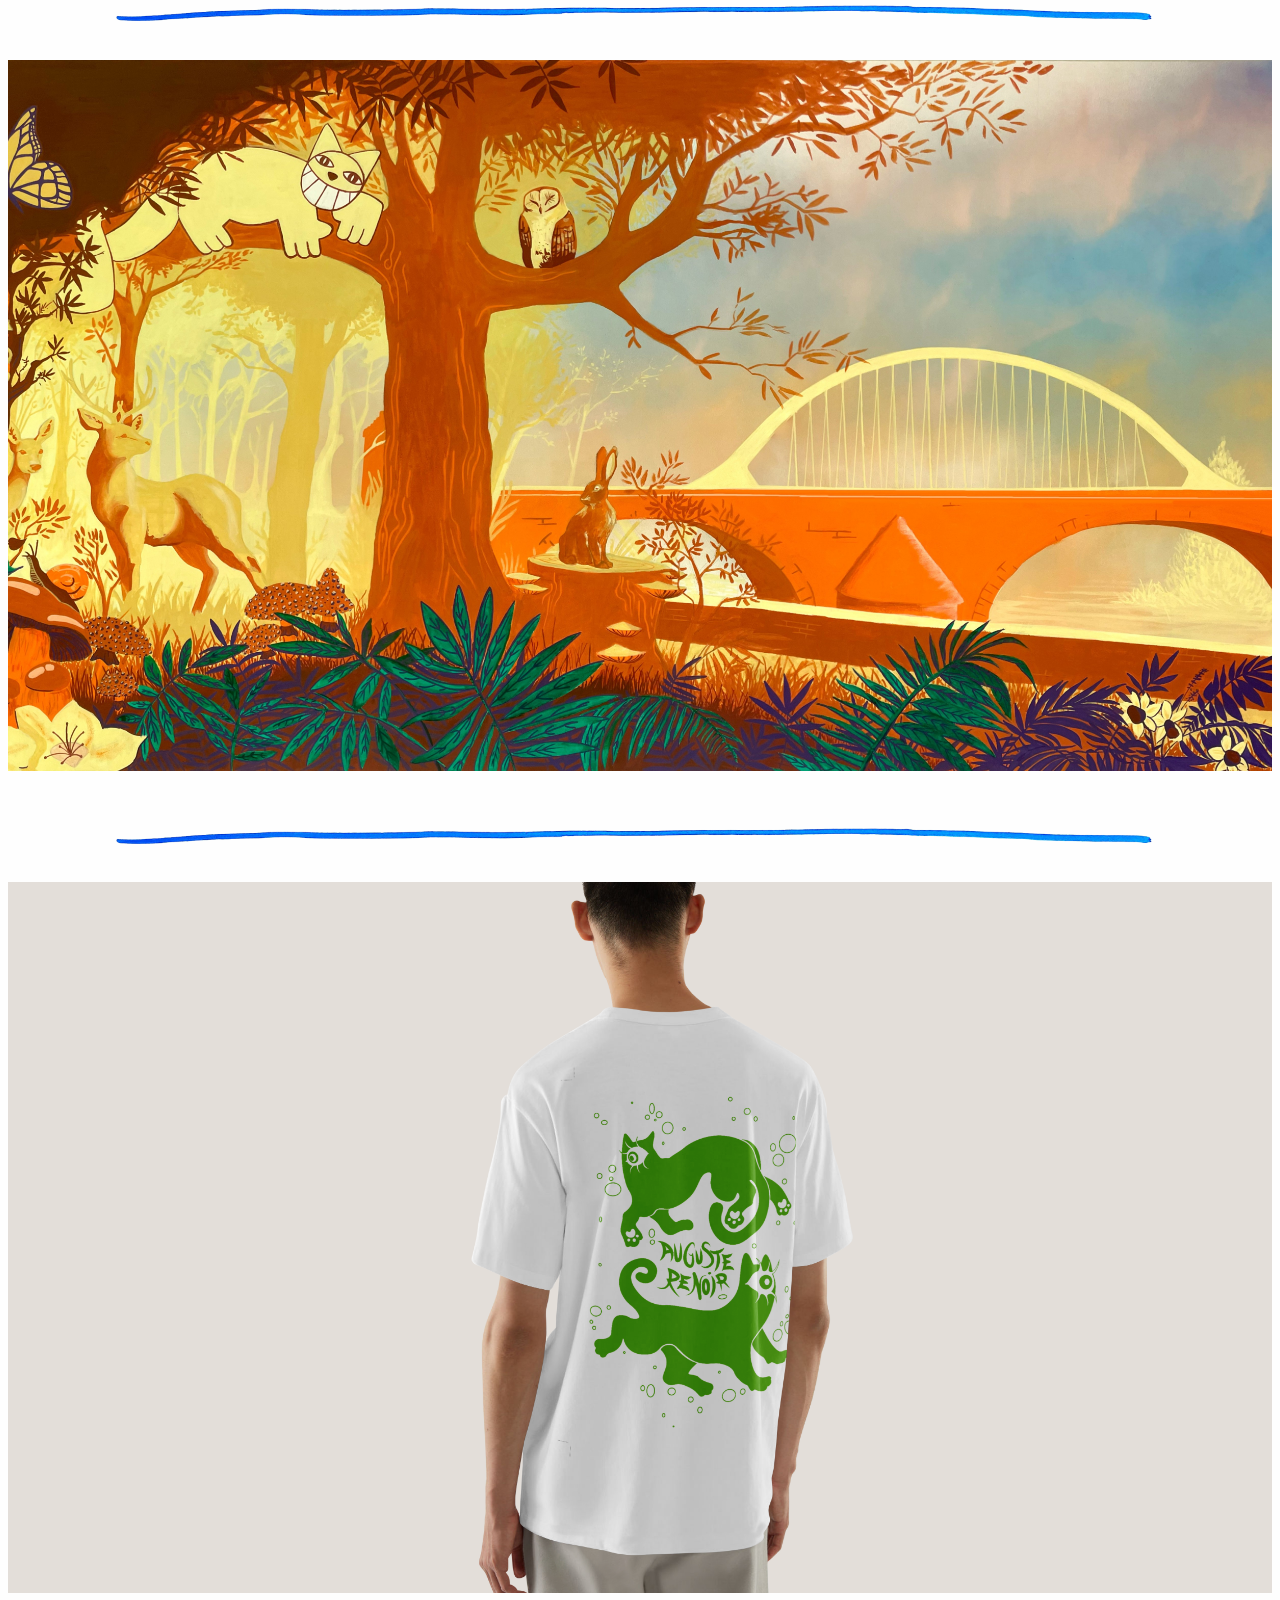
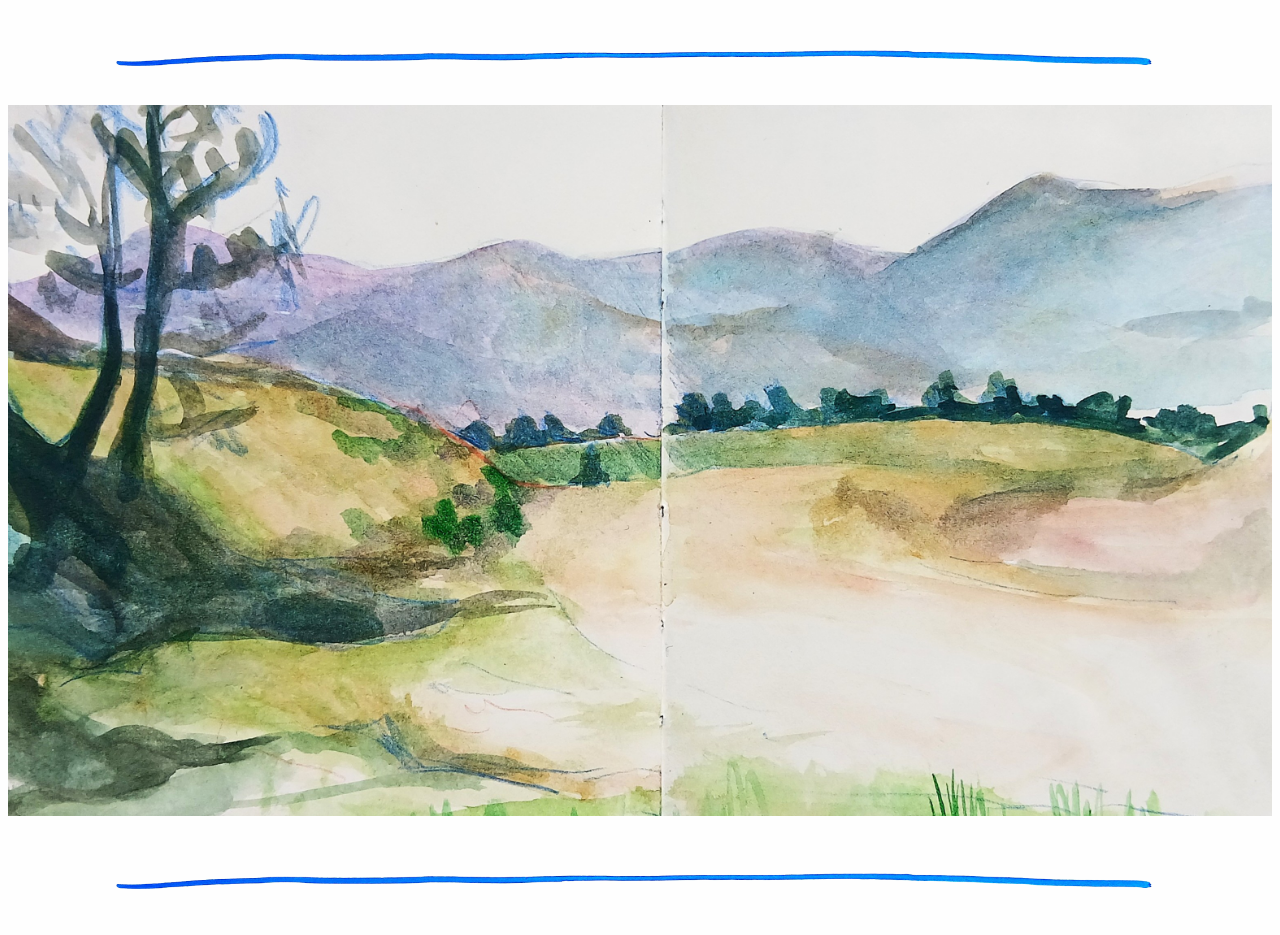
==== commit 90164aa4: "00" ====
--- a/index.html
+++ b/index.html
@@ -81,6 +81,15 @@
         <img src="img/ligne_finale.png" alt="ligne">
     </nav>
 
+    <a href="chroniques.html"  class="hover-img">
+        <img src="img/chroniques_covers(16.9).jpg" alt="lorem">
+        <span><h1>CHRONIQUES</h1></span>
+
+    <nav class="ligne">
+         <a href="larme_lyrique.html">
+        <img src="img/ligne_finale.png" alt="ligne">
+    </nav>
+
         <a href="fresque.html"  class="hover-img">
         <img src="img/fresque(16.9).jpg" alt="lorem">
         <span><h1>FRESQUE</h1></span>
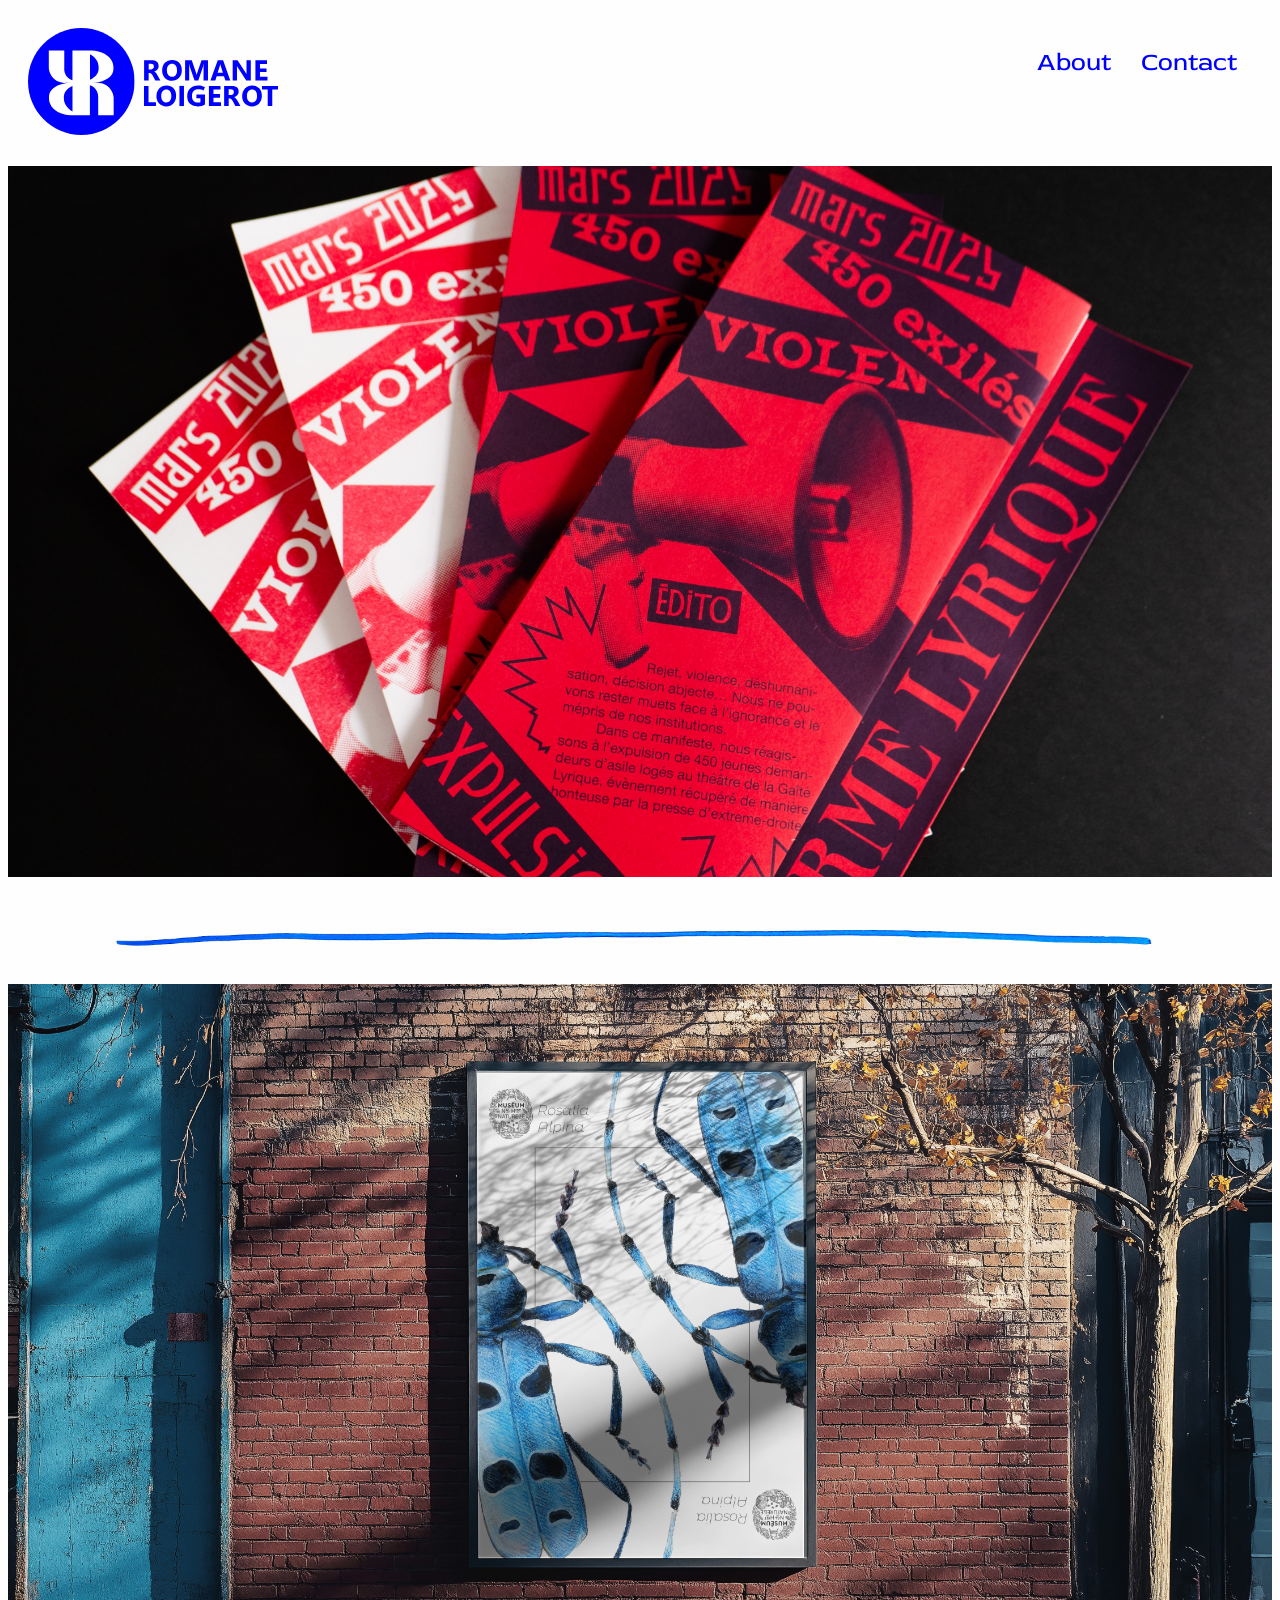
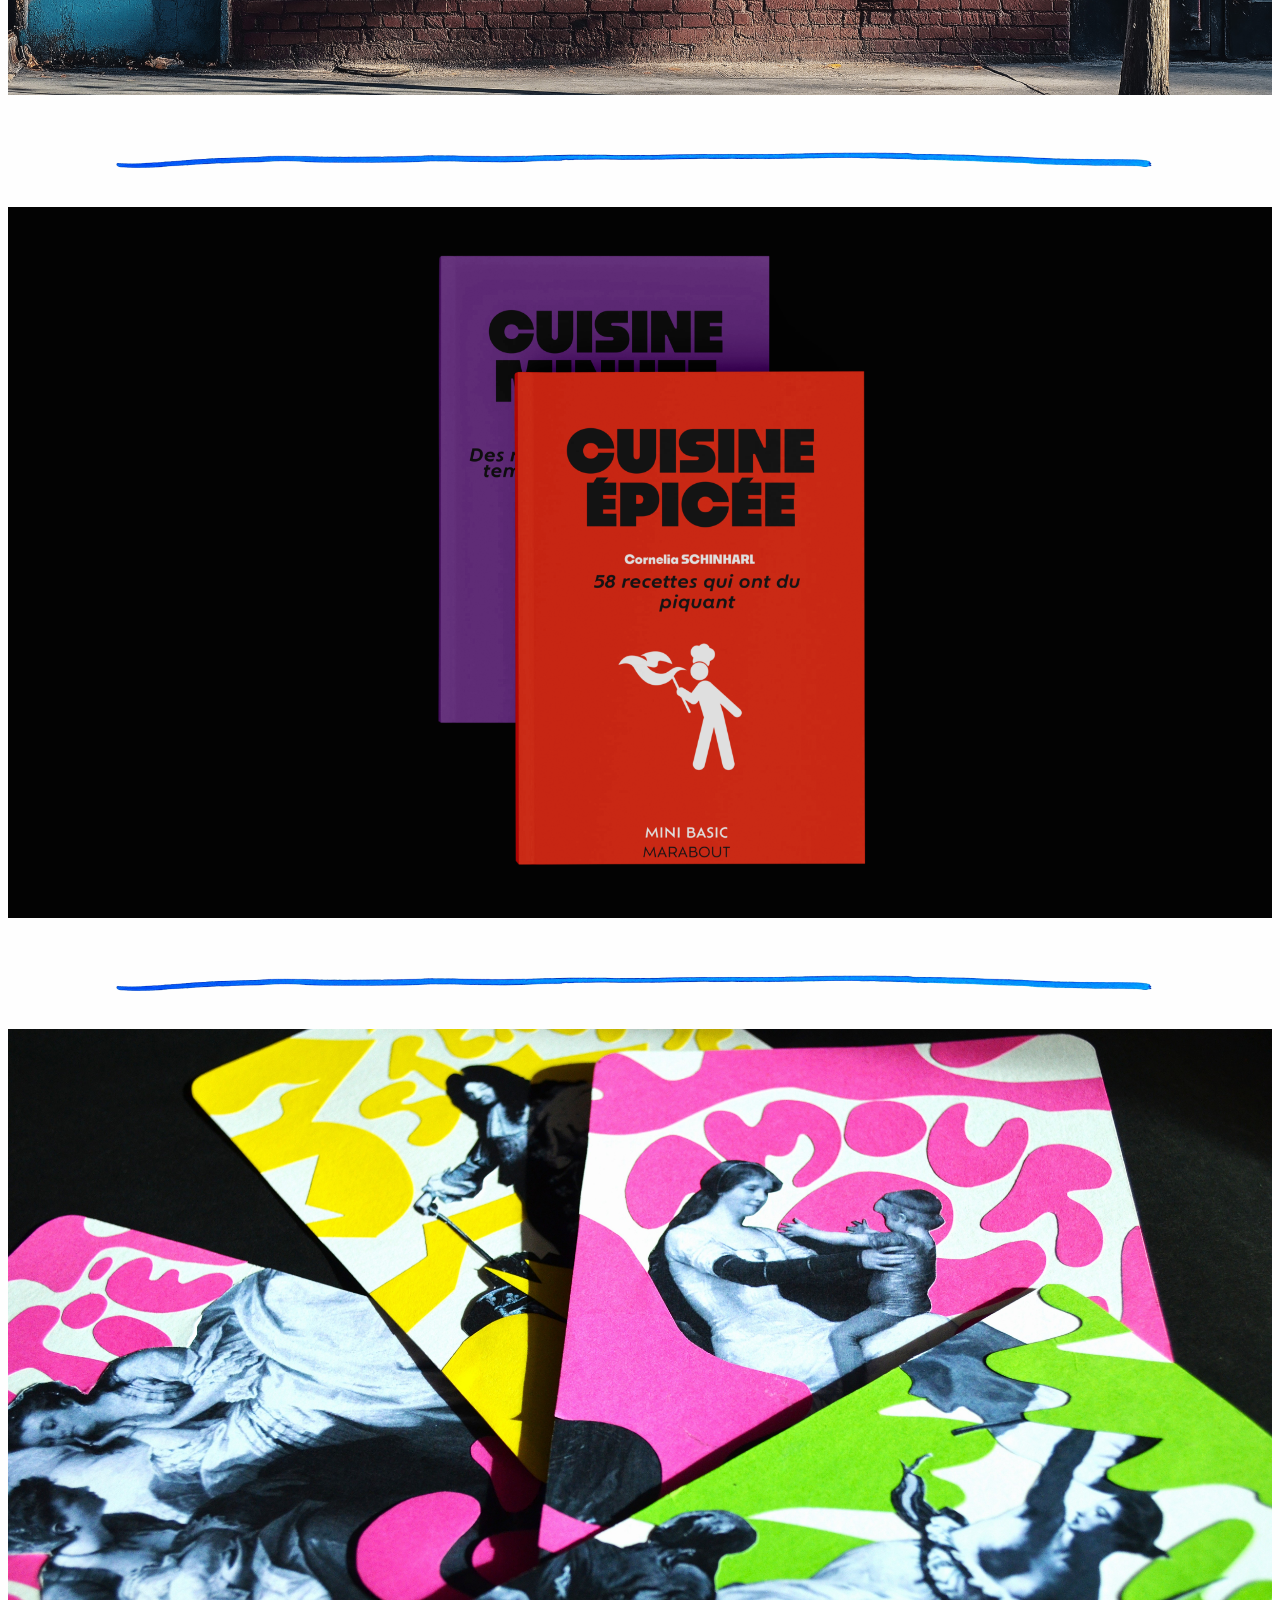
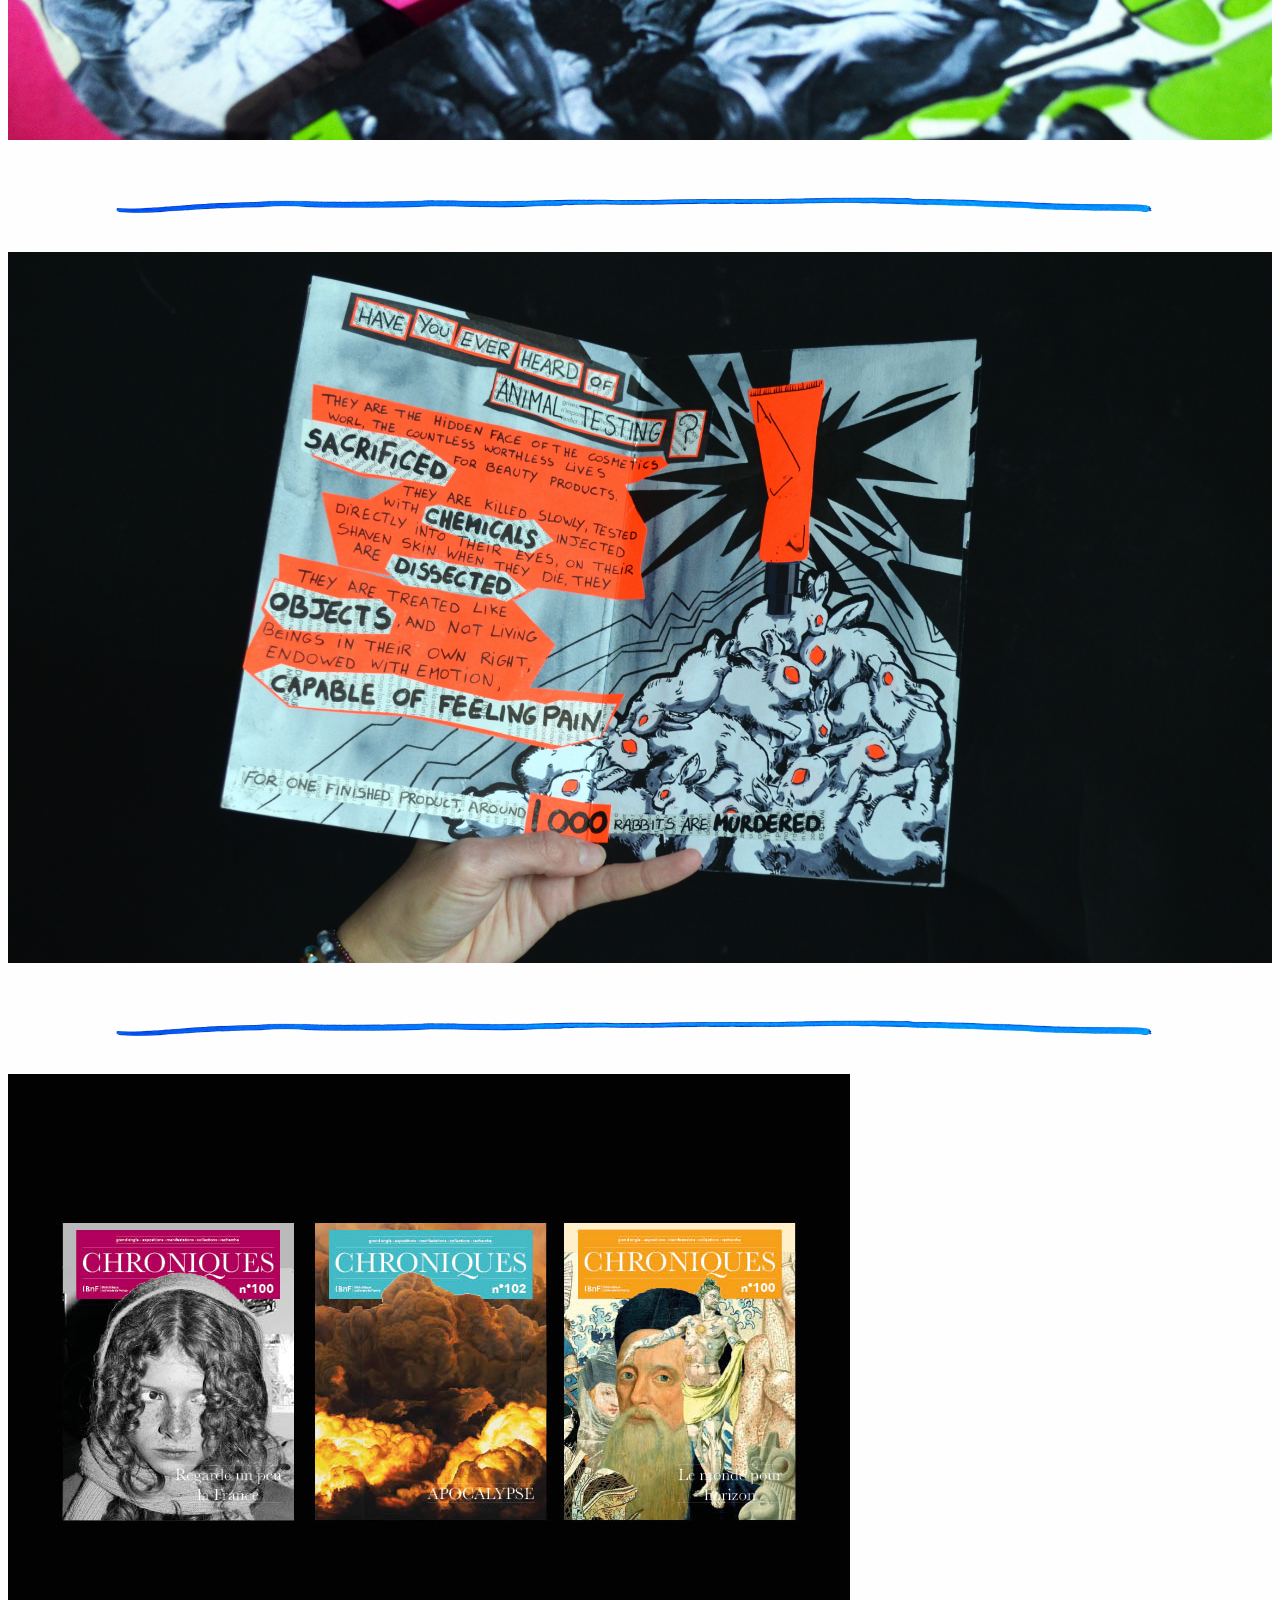
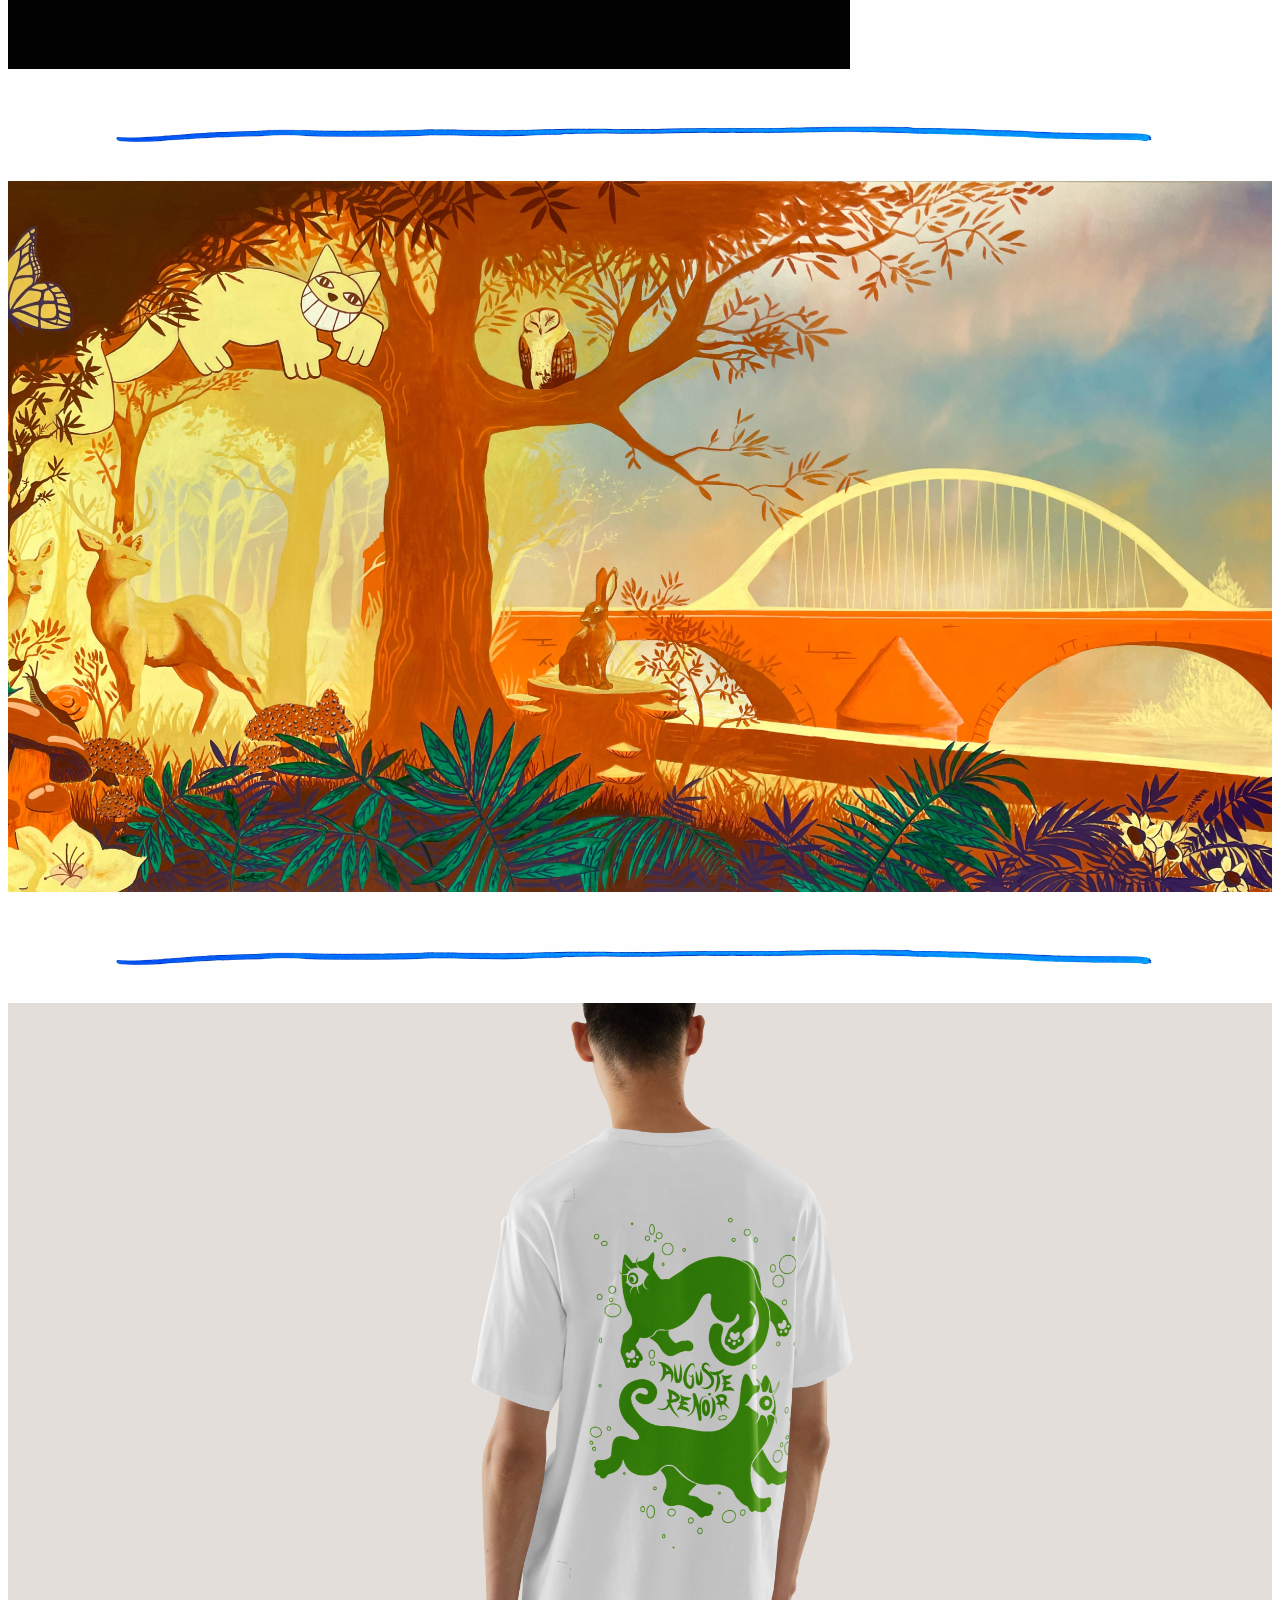
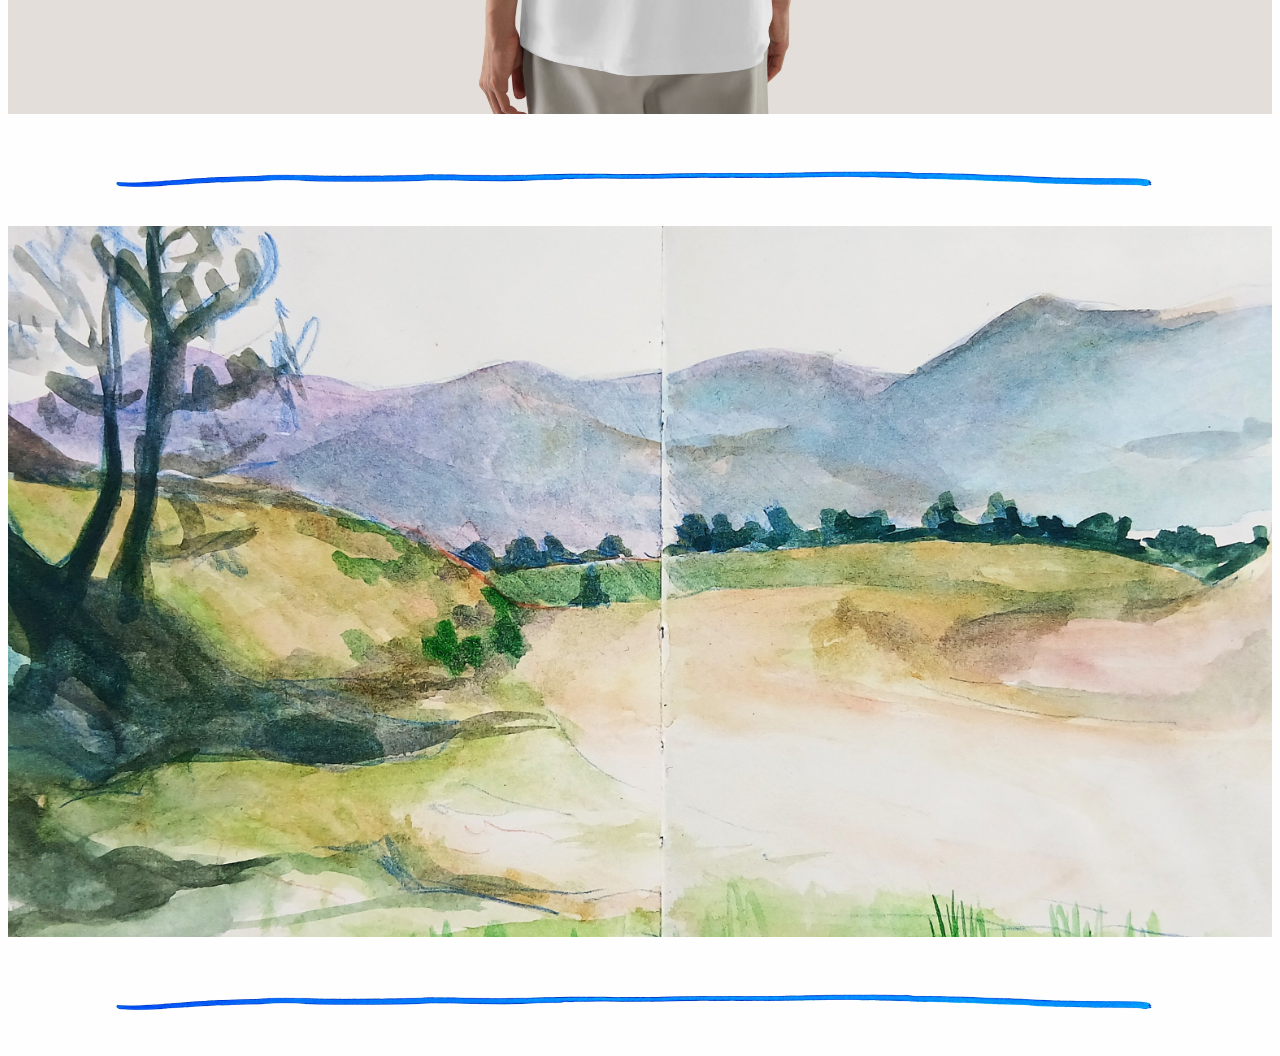
==== commit 0641e957: "Update index.html" ====
--- a/index.html
+++ b/index.html
@@ -82,7 +82,7 @@
     </nav>
 
     <a href="chroniques.html"  class="hover-img">
-        <img src="img/chroniques_covers(16.9).jpg" alt="lorem">
+        <img src="img/chroniques_covers.jpg" alt="lorem">
         <span><h1>CHRONIQUES</h1></span>
 
     <nav class="ligne">
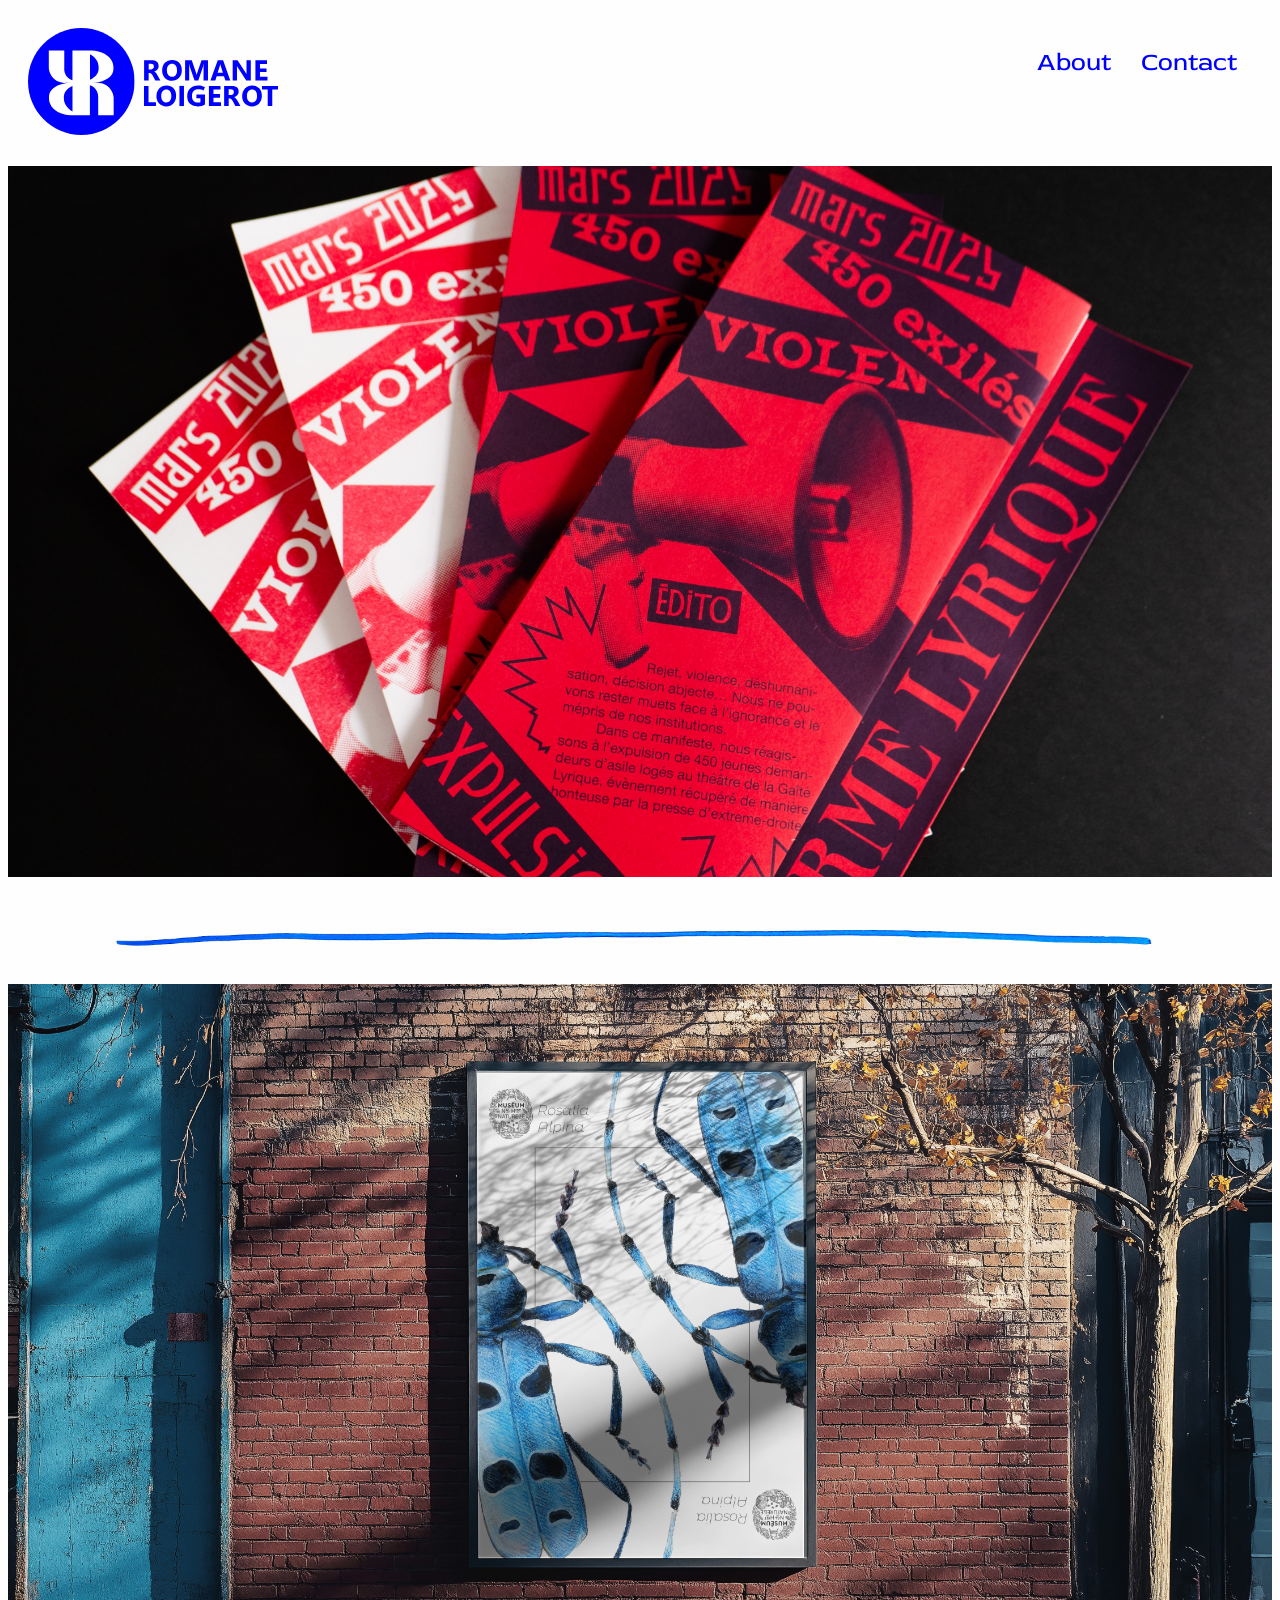
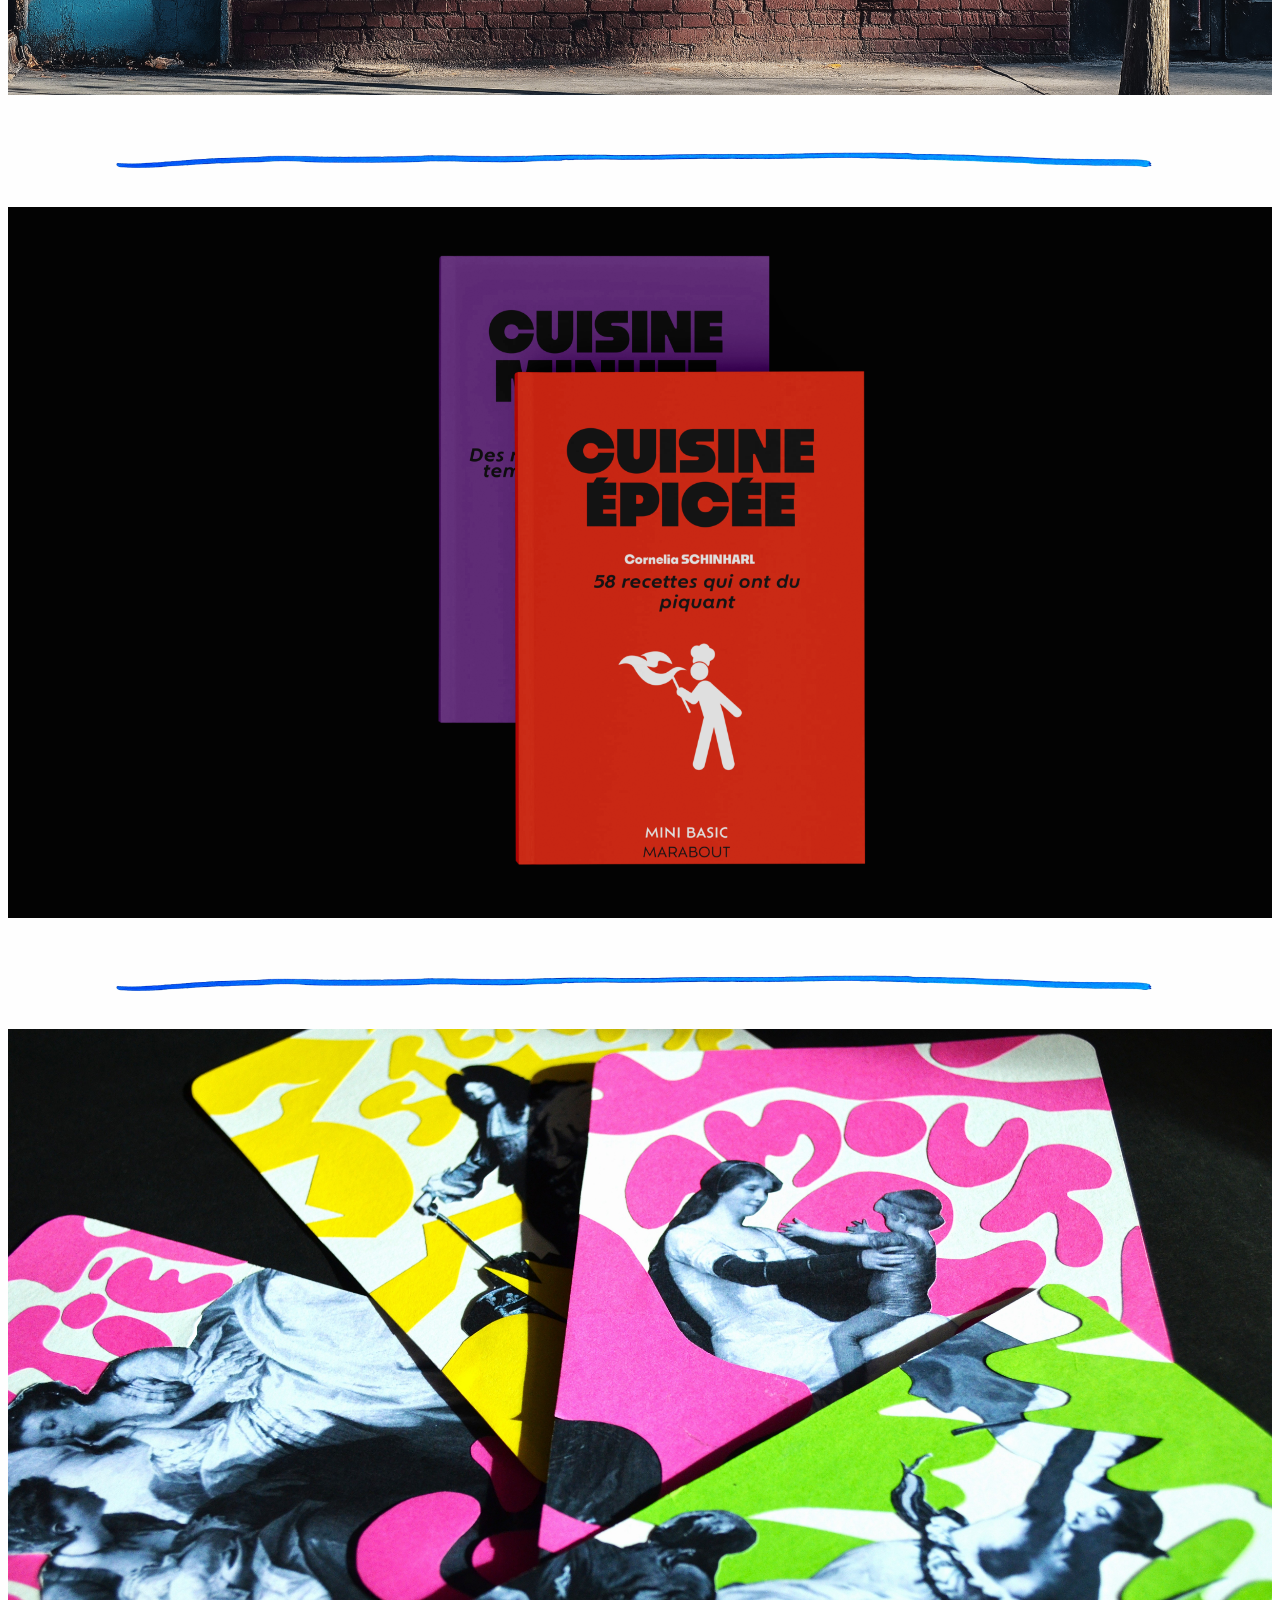
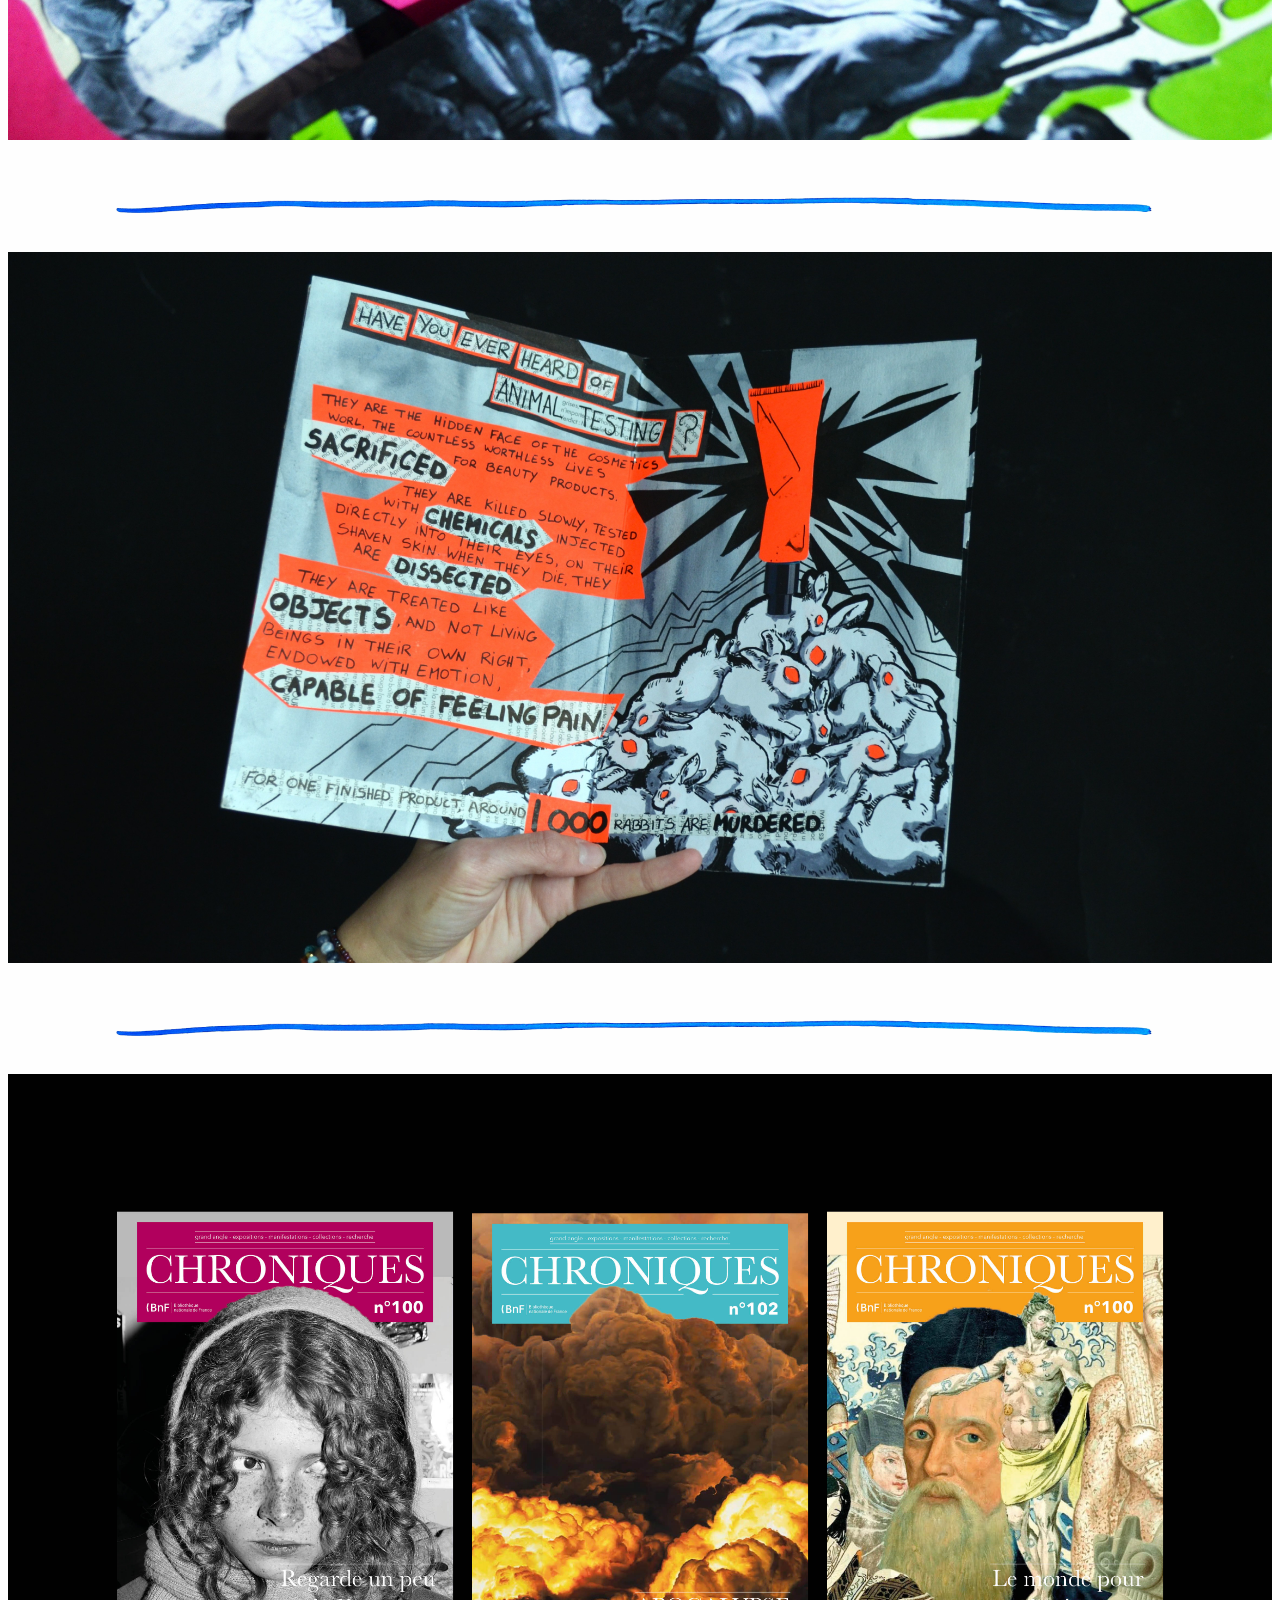
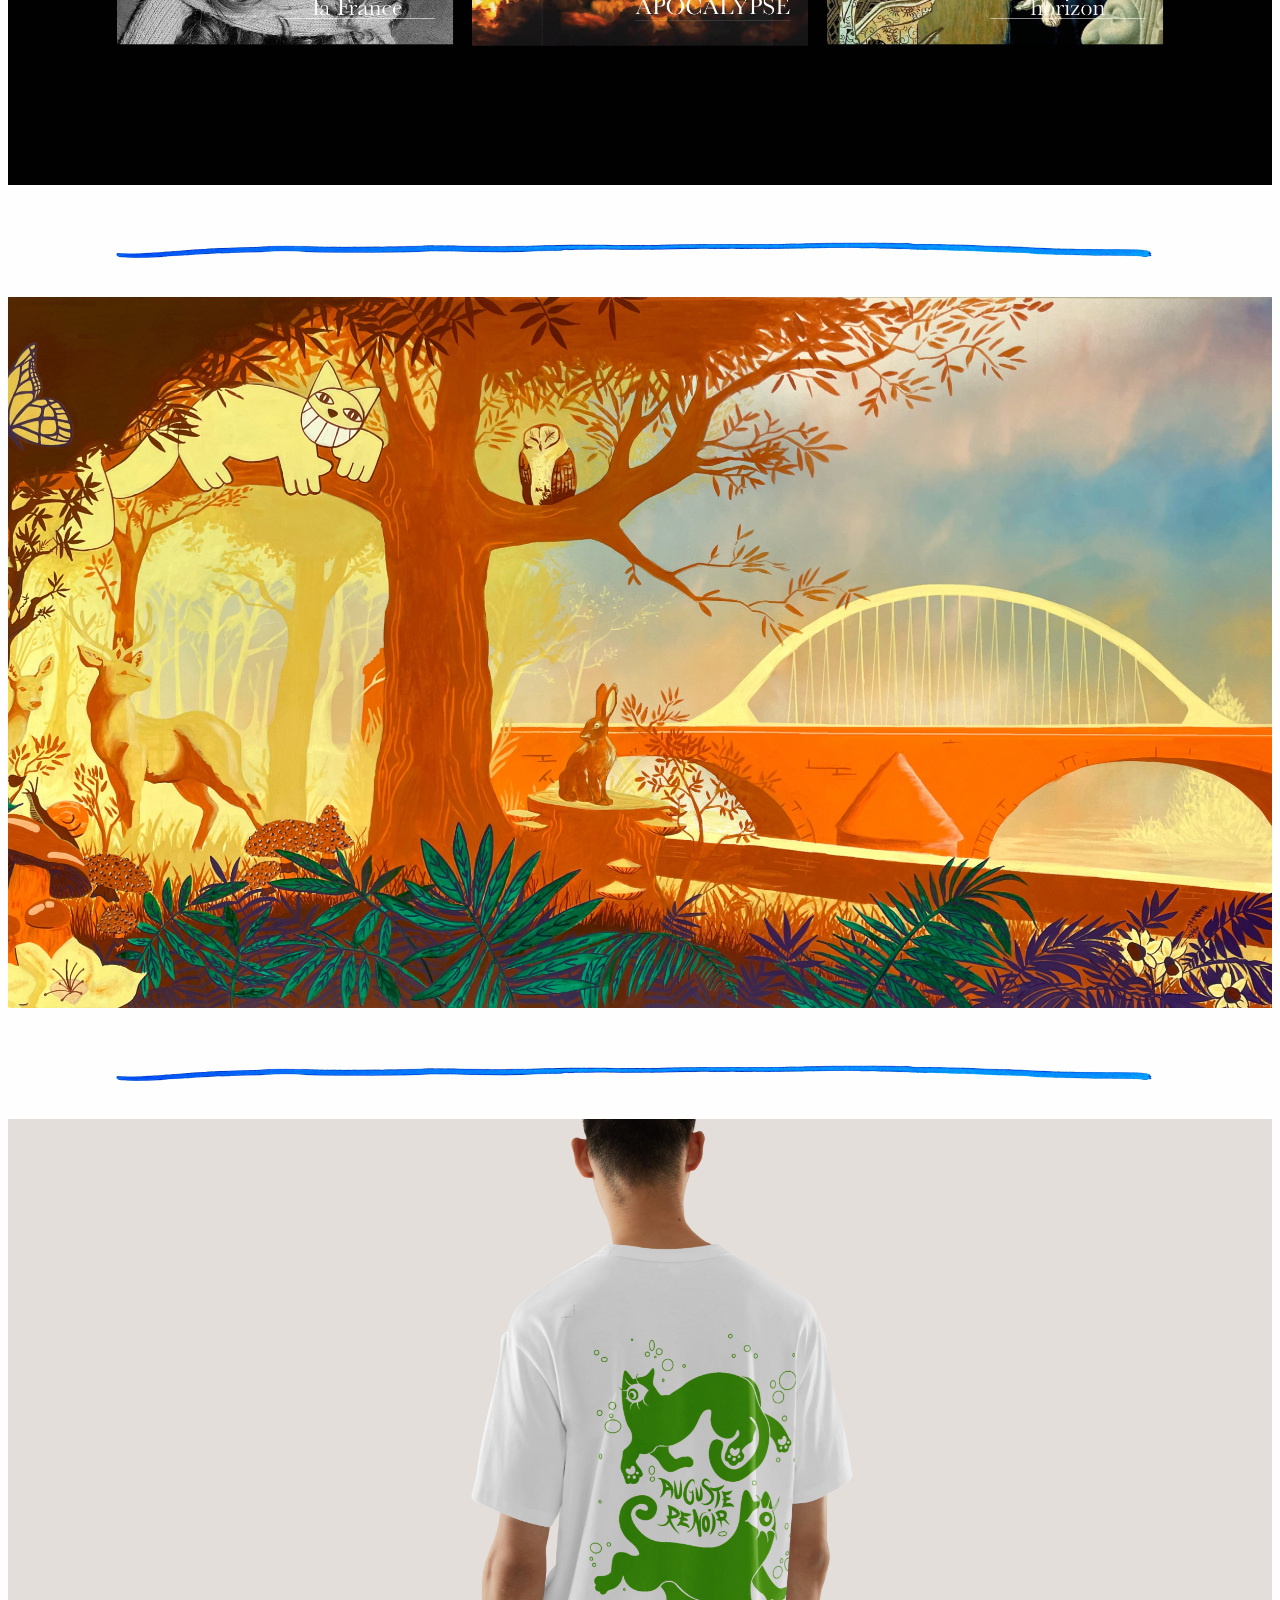
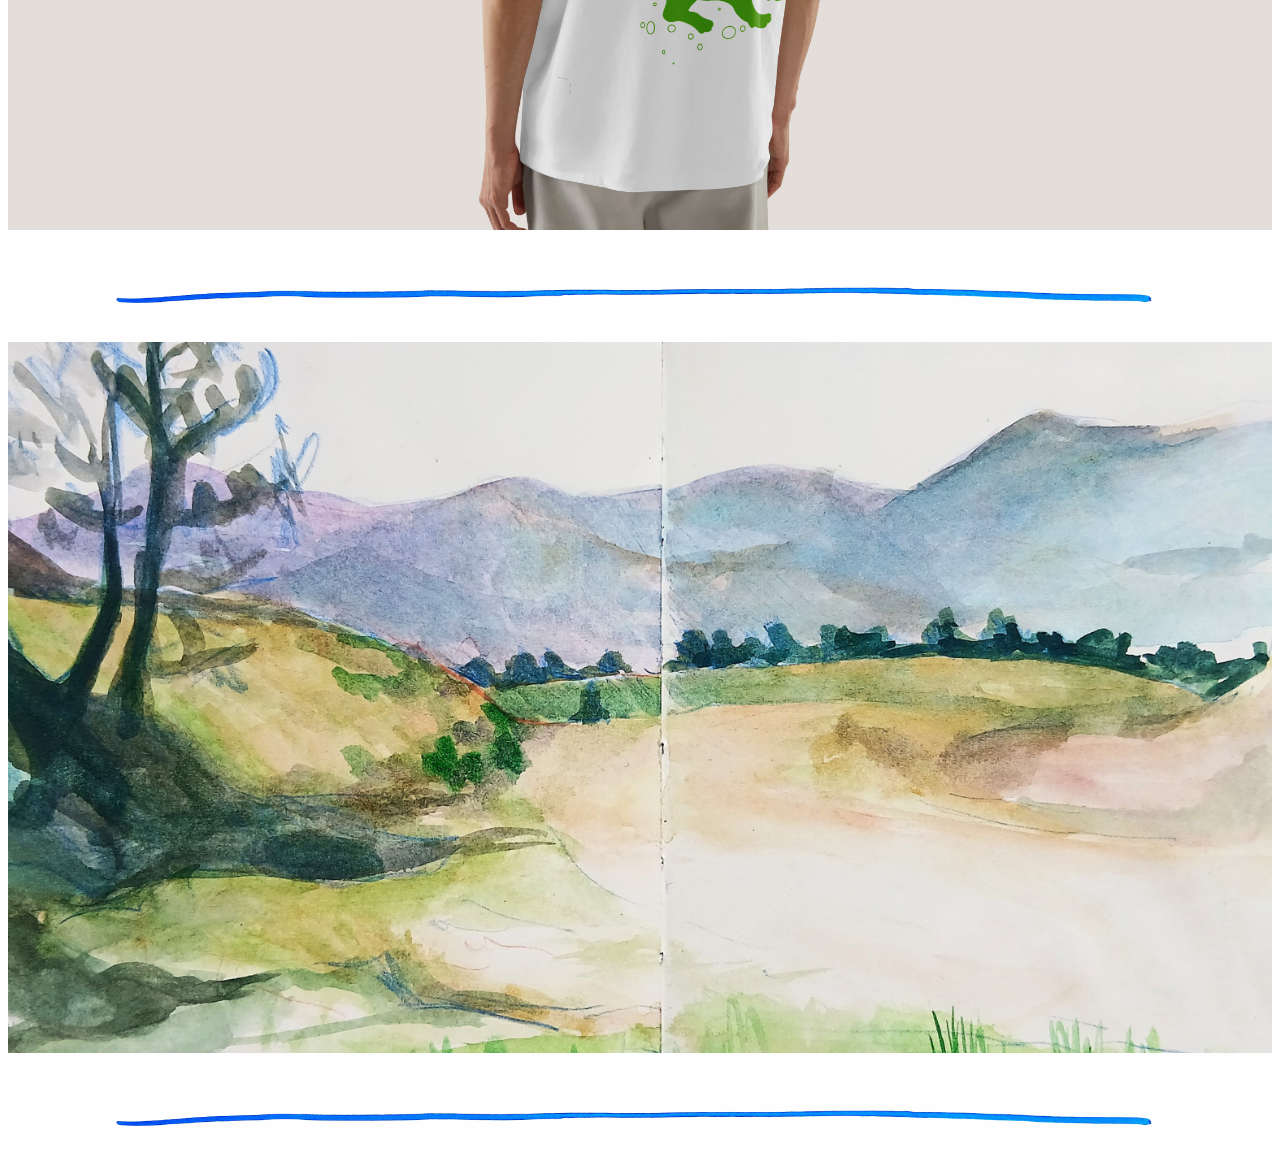
==== commit ac14f4d1: ".." ====
--- a/index.html
+++ b/index.html
@@ -82,7 +82,7 @@
     </nav>
 
     <a href="chroniques.html"  class="hover-img">
-        <img src="img/chroniques_covers.jpg" alt="lorem">
+        <img src="img/chroniques_intro(16.9).jpg" alt="lorem">
         <span><h1>CHRONIQUES</h1></span>
 
     <nav class="ligne">
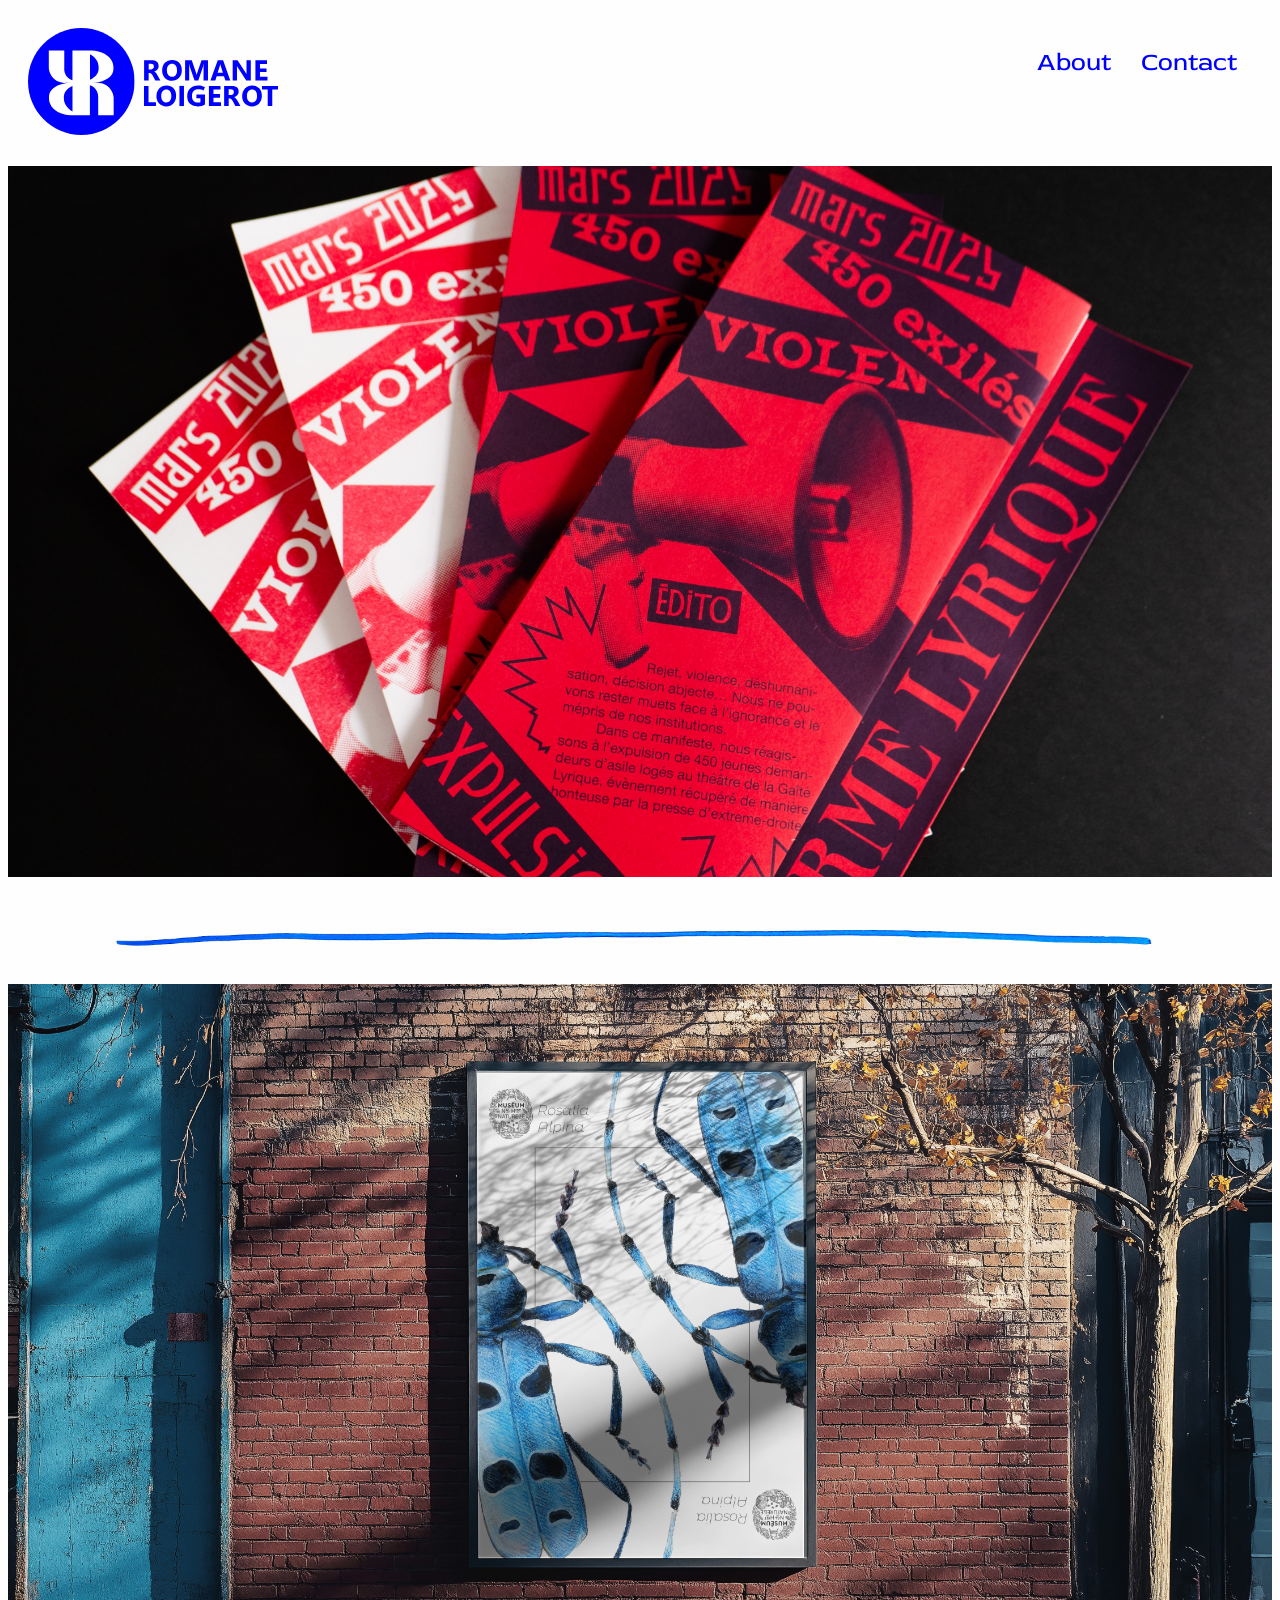
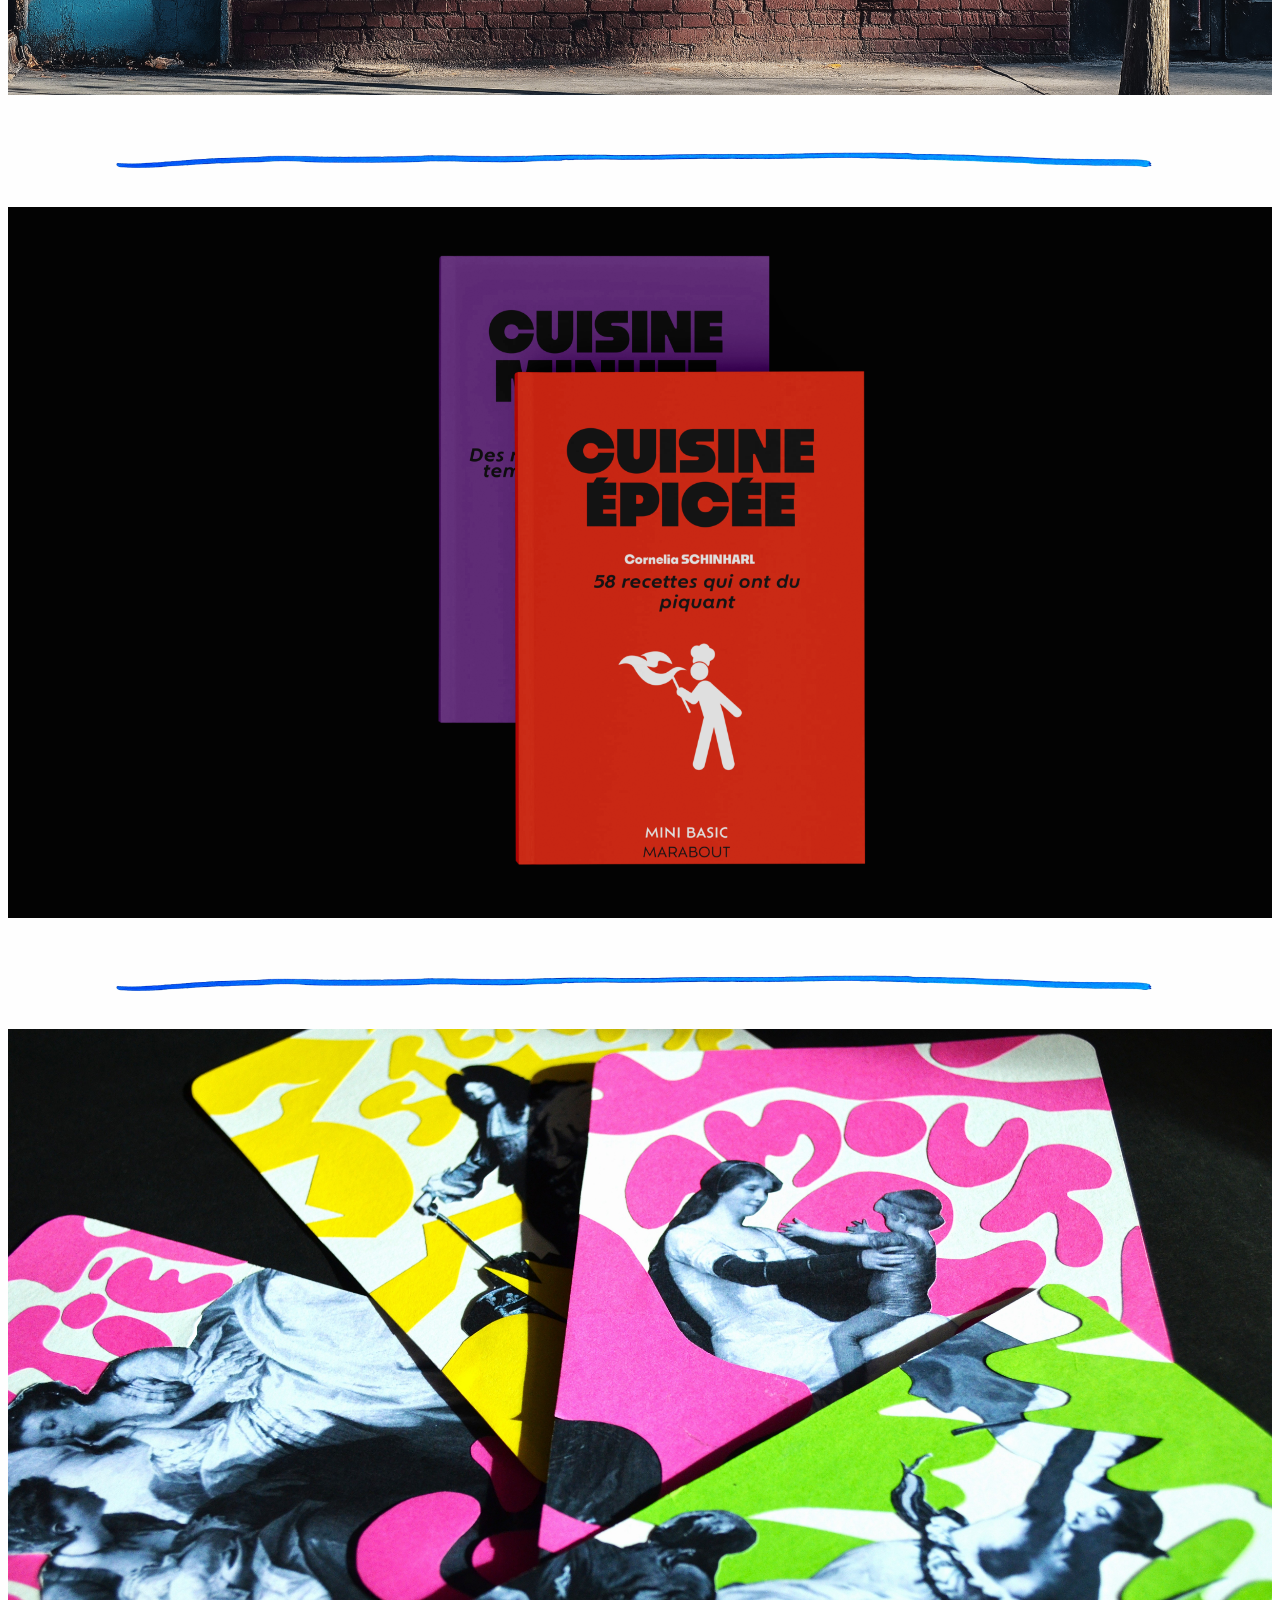
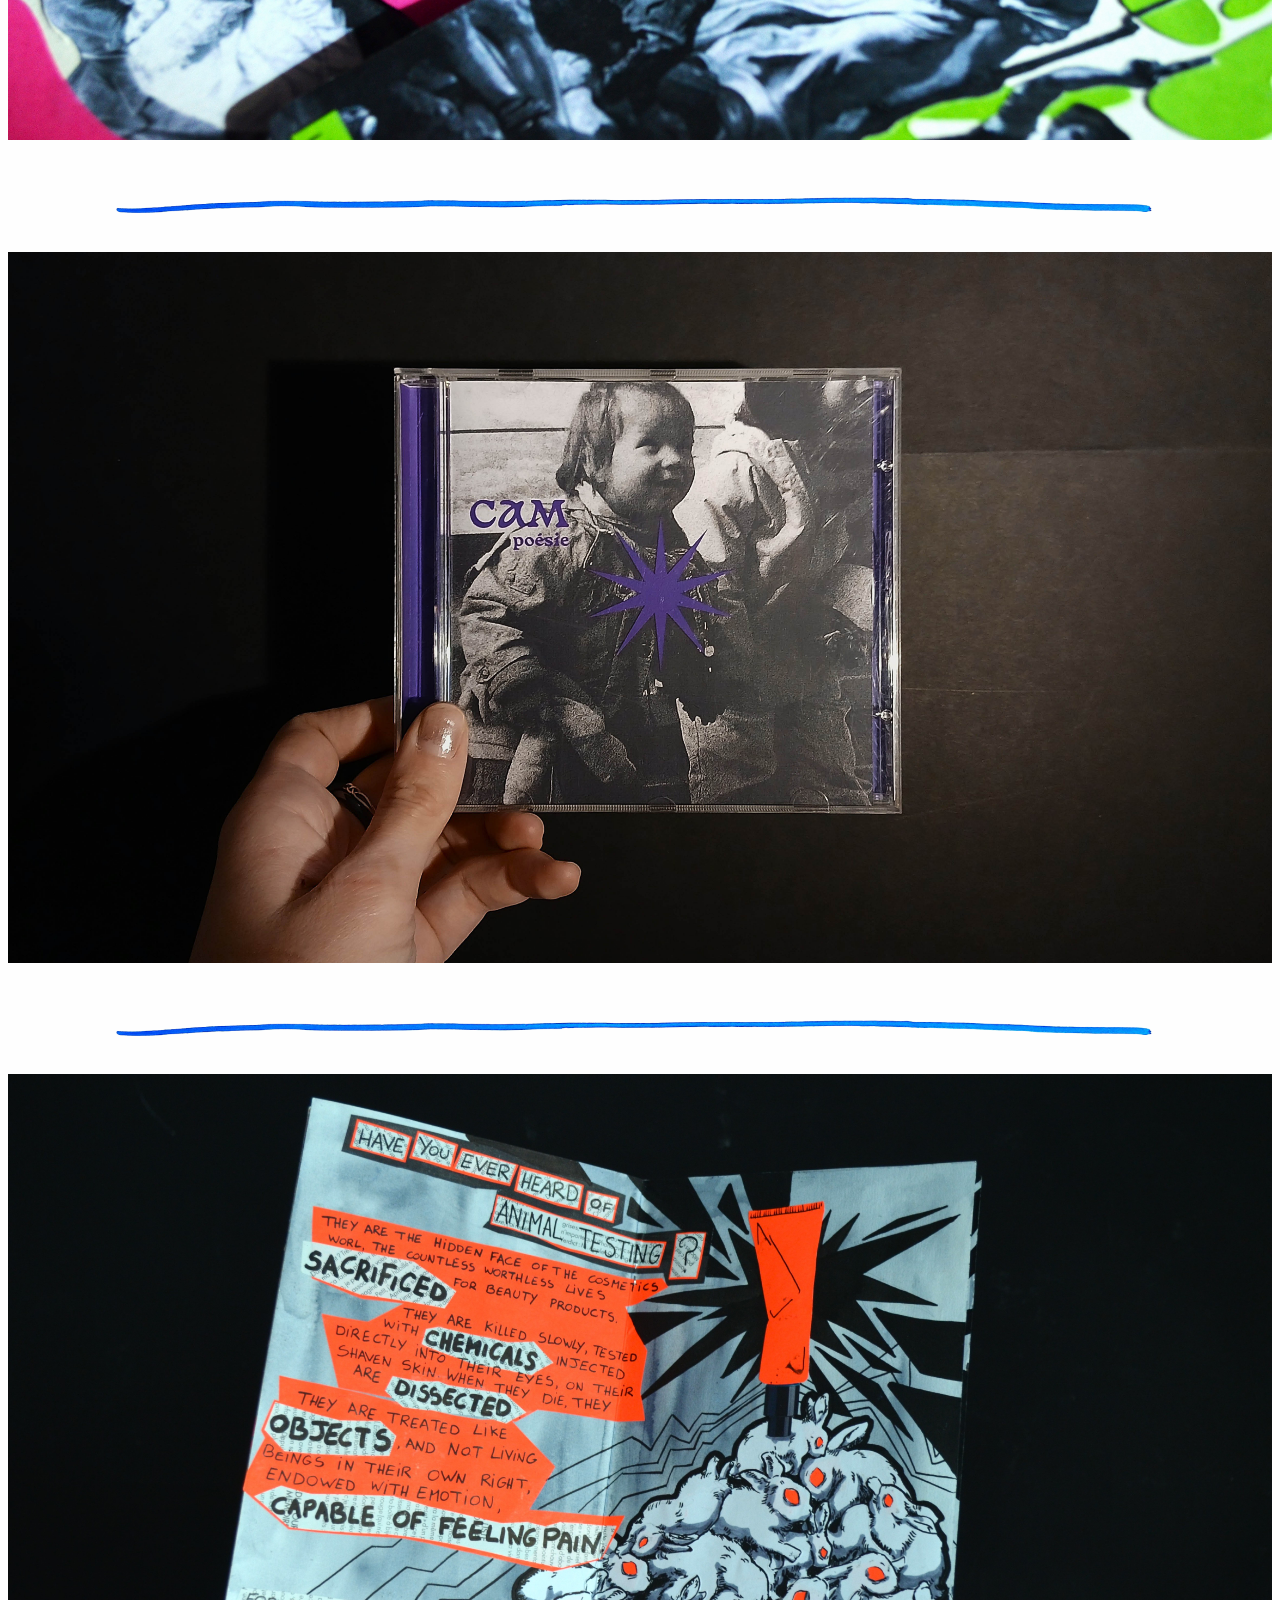
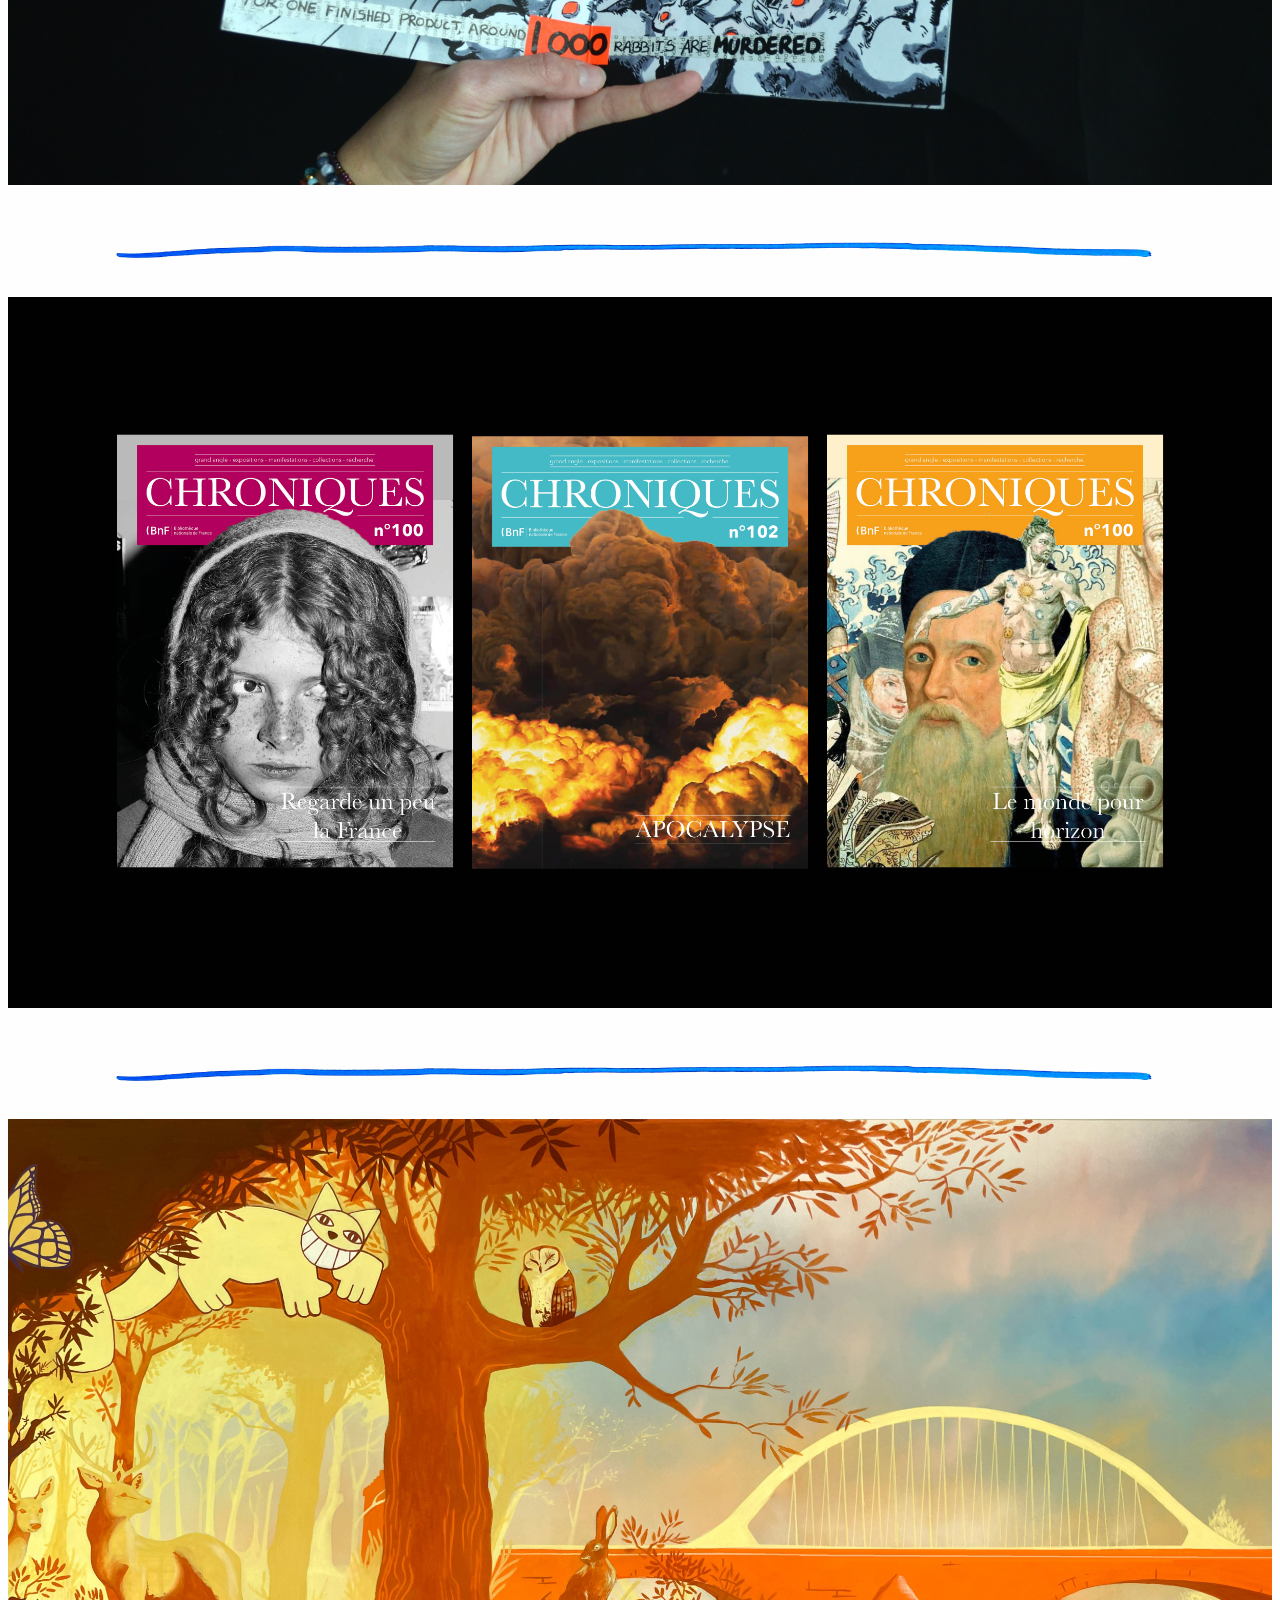
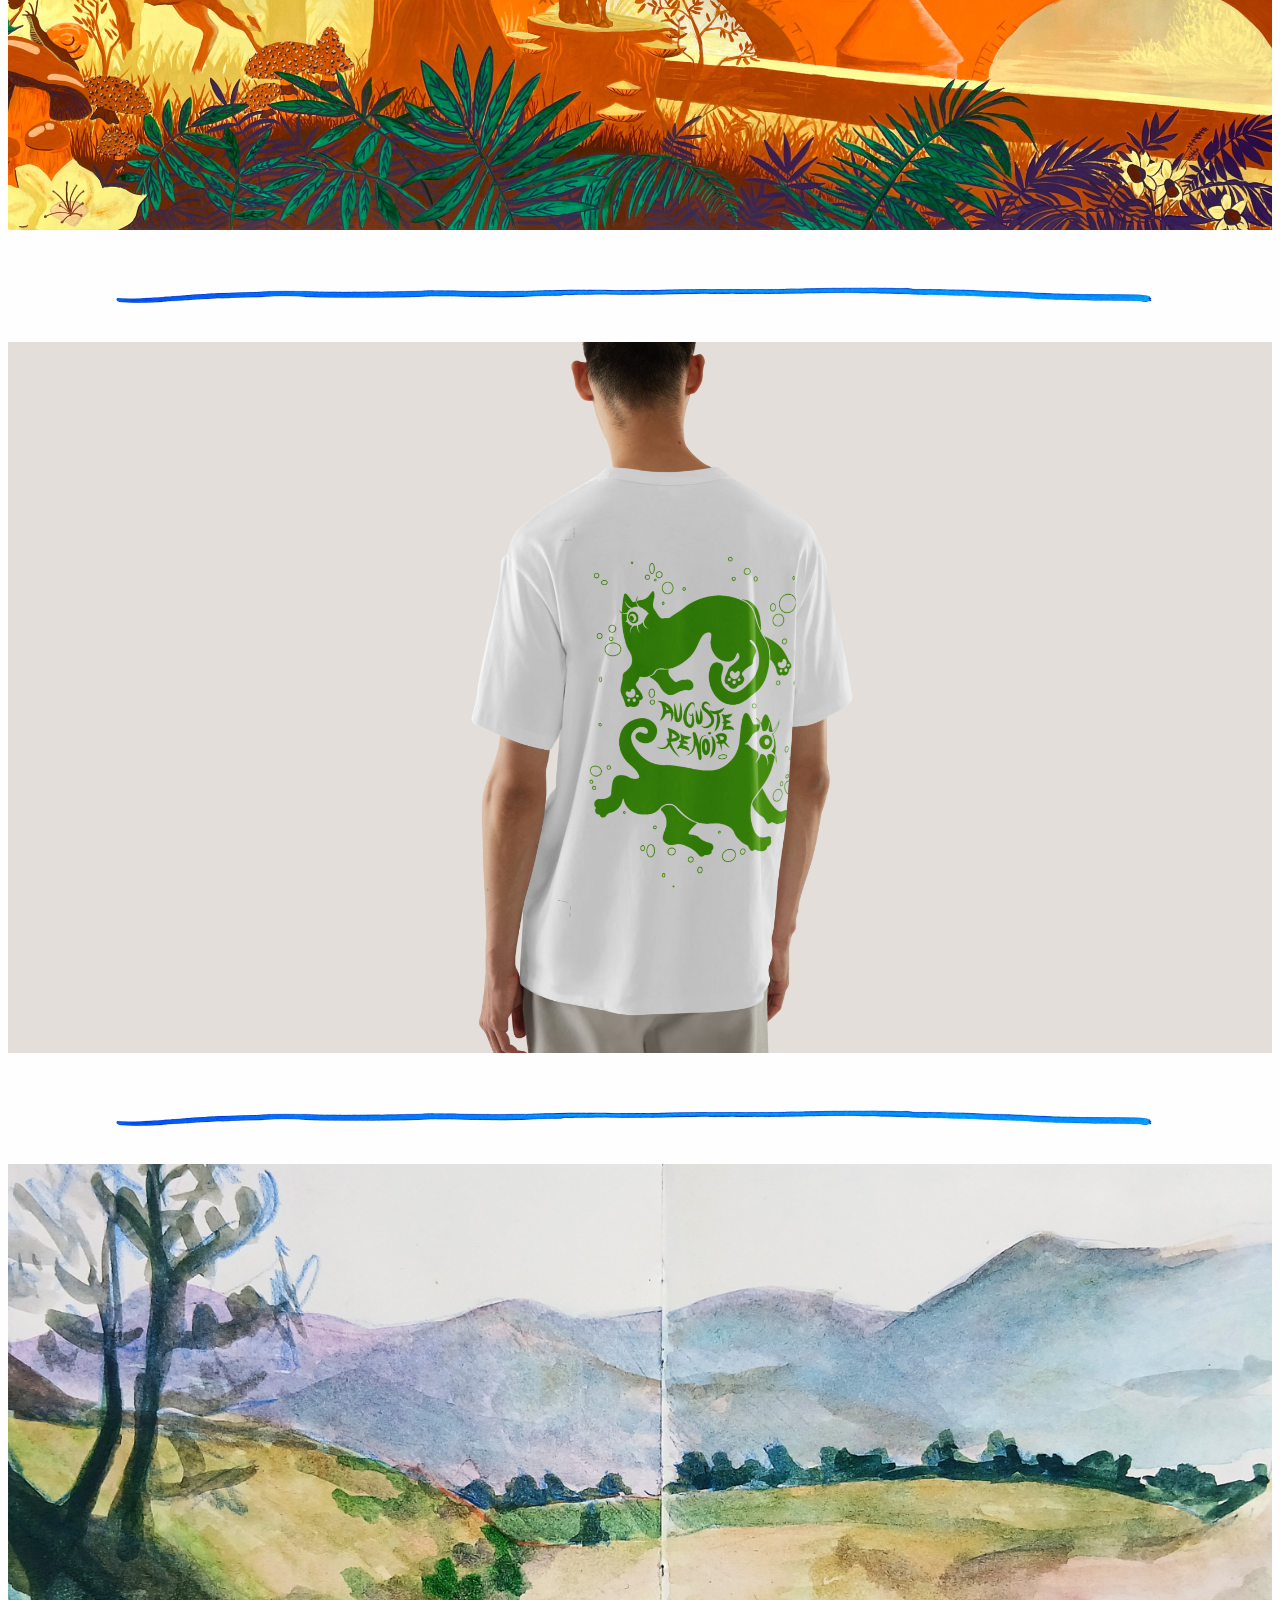
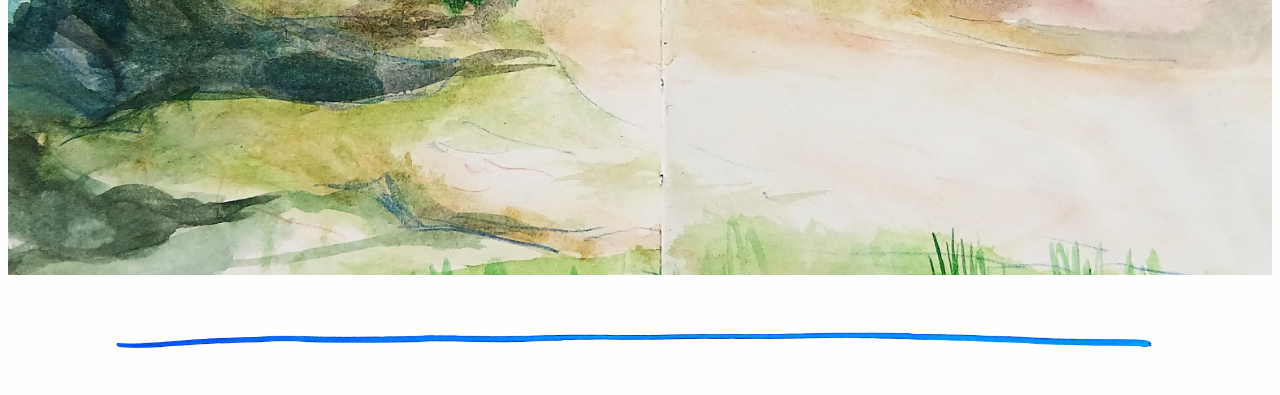
==== commit d7cb1968: "111 00" ====
--- a/index.html
+++ b/index.html
@@ -72,6 +72,15 @@
         <img src="img/ligne_finale.png" alt="ligne">
     </nav>
 
+    <a href="CAM.html"  class="hover-img">
+        <img src="img/CD_CAM(16.9).jpg" alt="lorem">
+        <span><h1>CAM poésie</h1></span>
+
+    <nav class="ligne">
+         <a href="larme_lyrique.html">
+        <img src="img/ligne_finale.png" alt="ligne">
+    </nav>
+
     <a href="animal-testing.html"  class="hover-img">
         <img src="img/zine_animal_testing(16.9).JPG" alt="lorem">
         <span><h1>ANIMAL TESTING</h1></span>
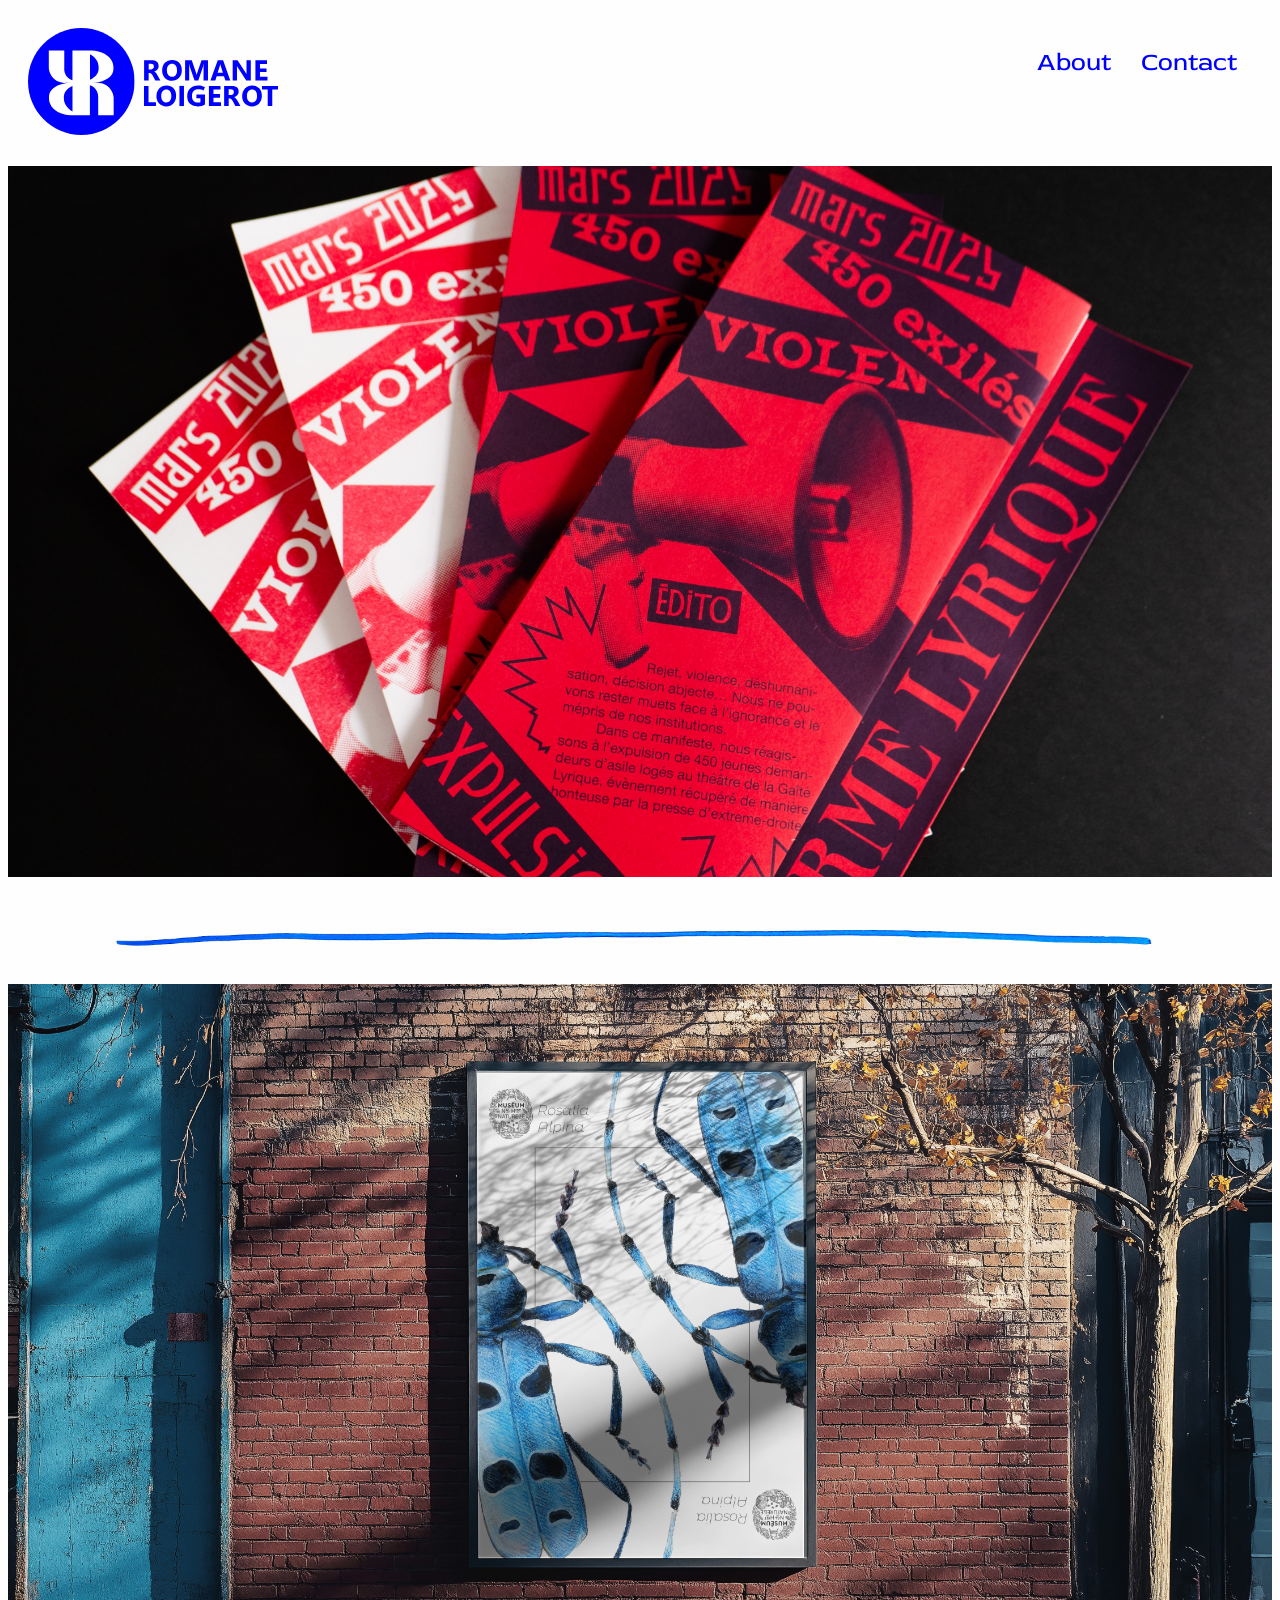
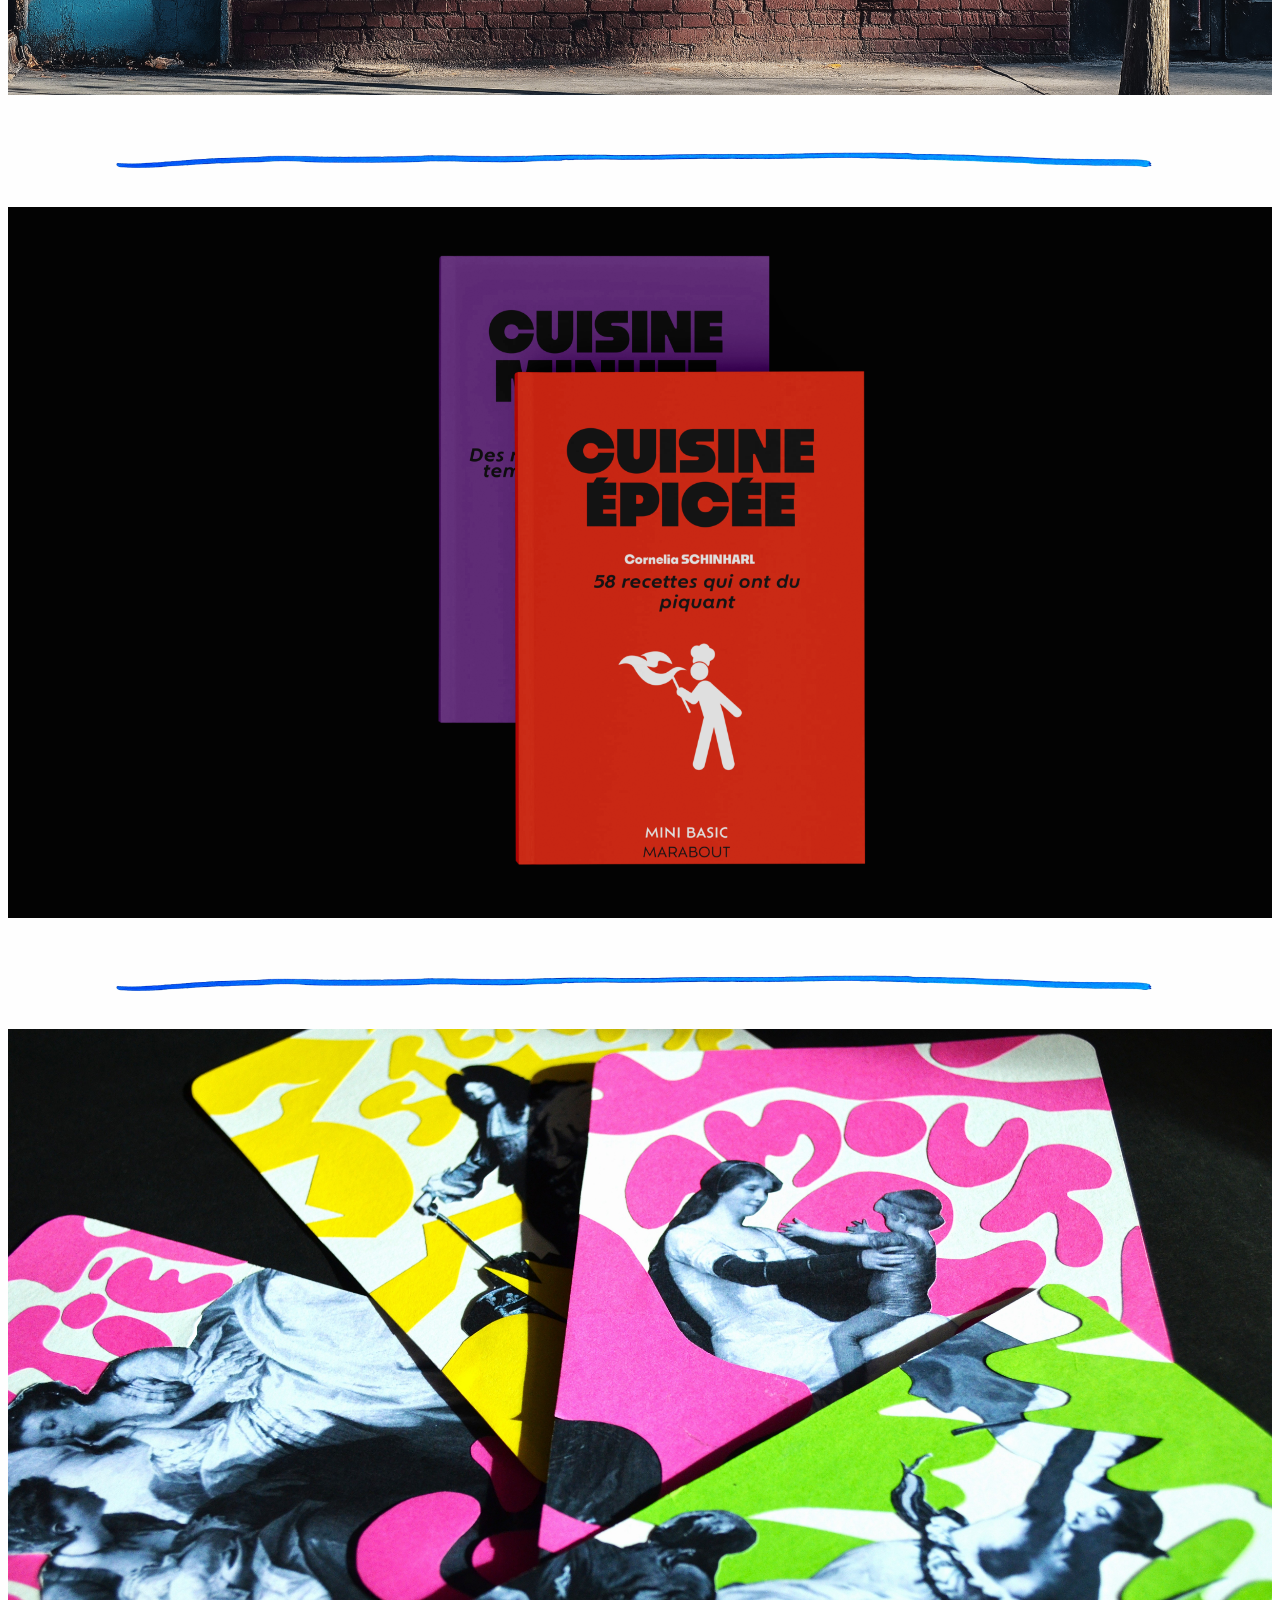
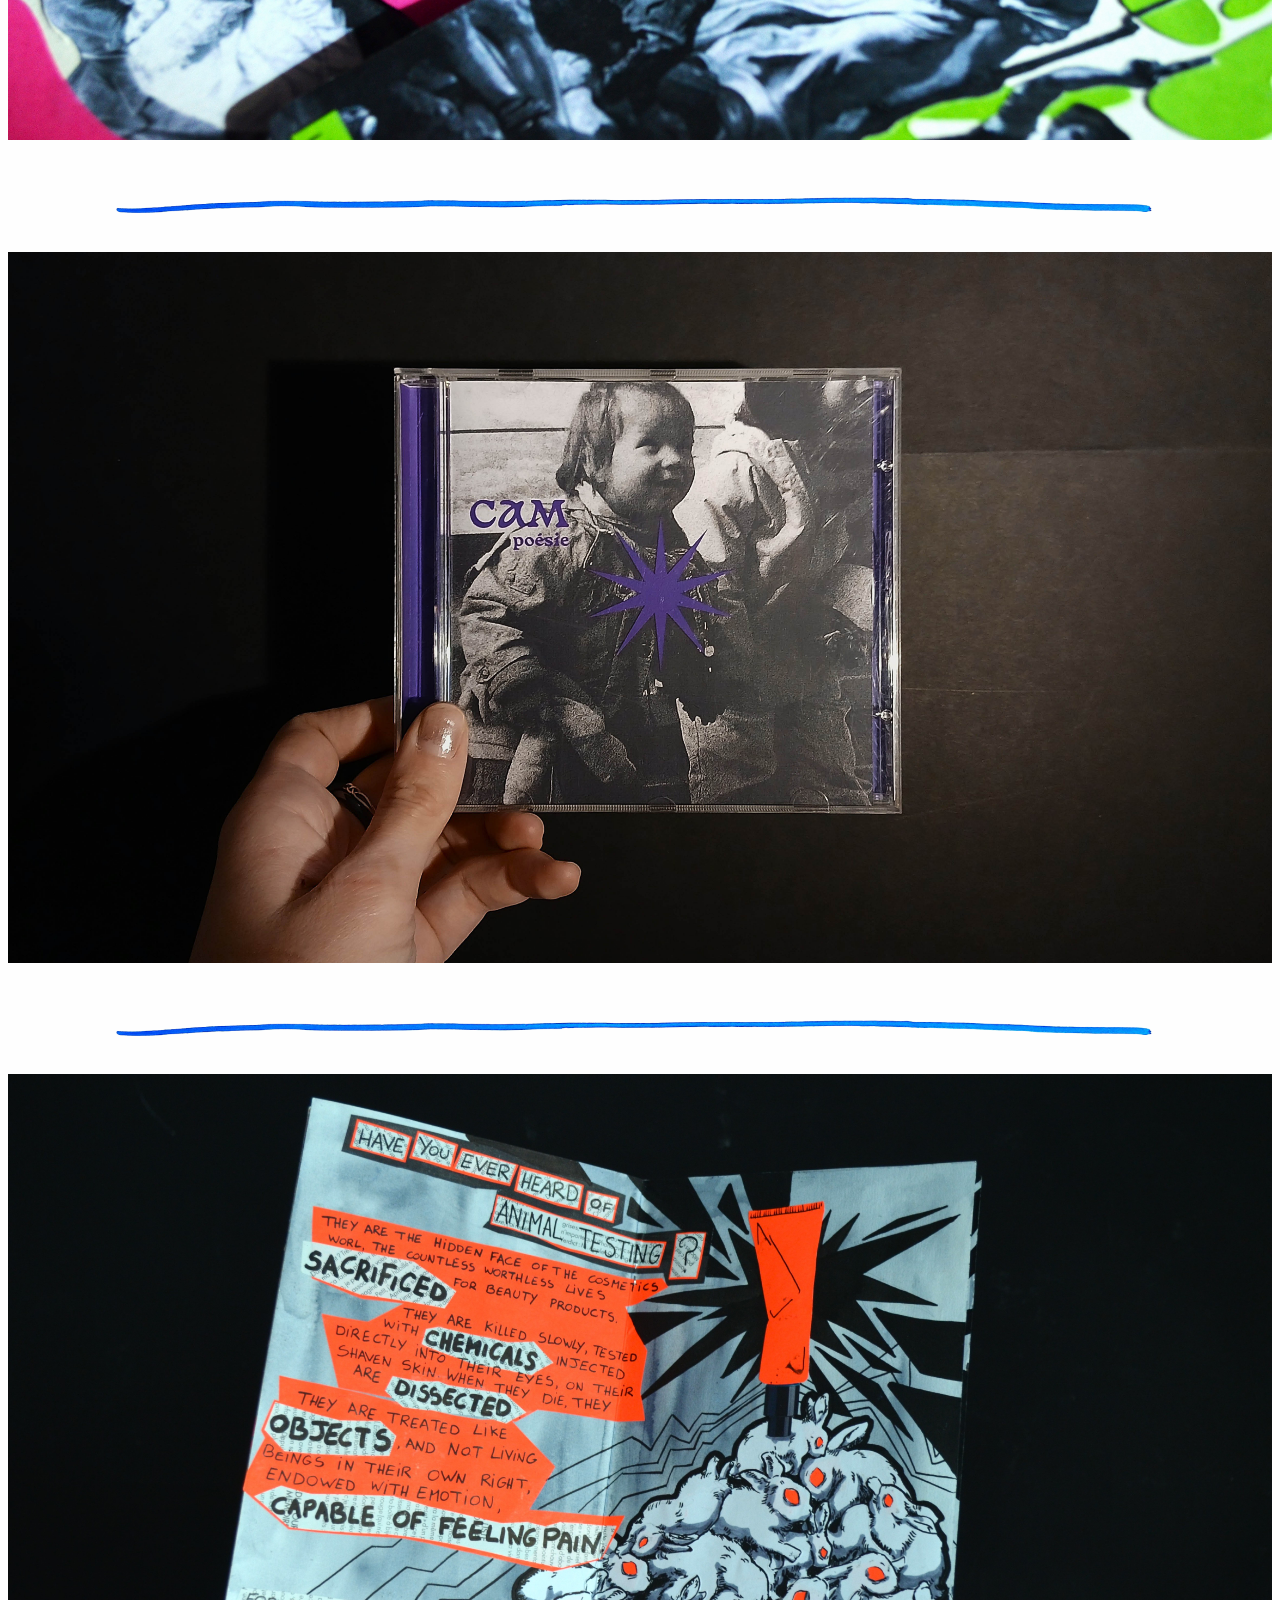
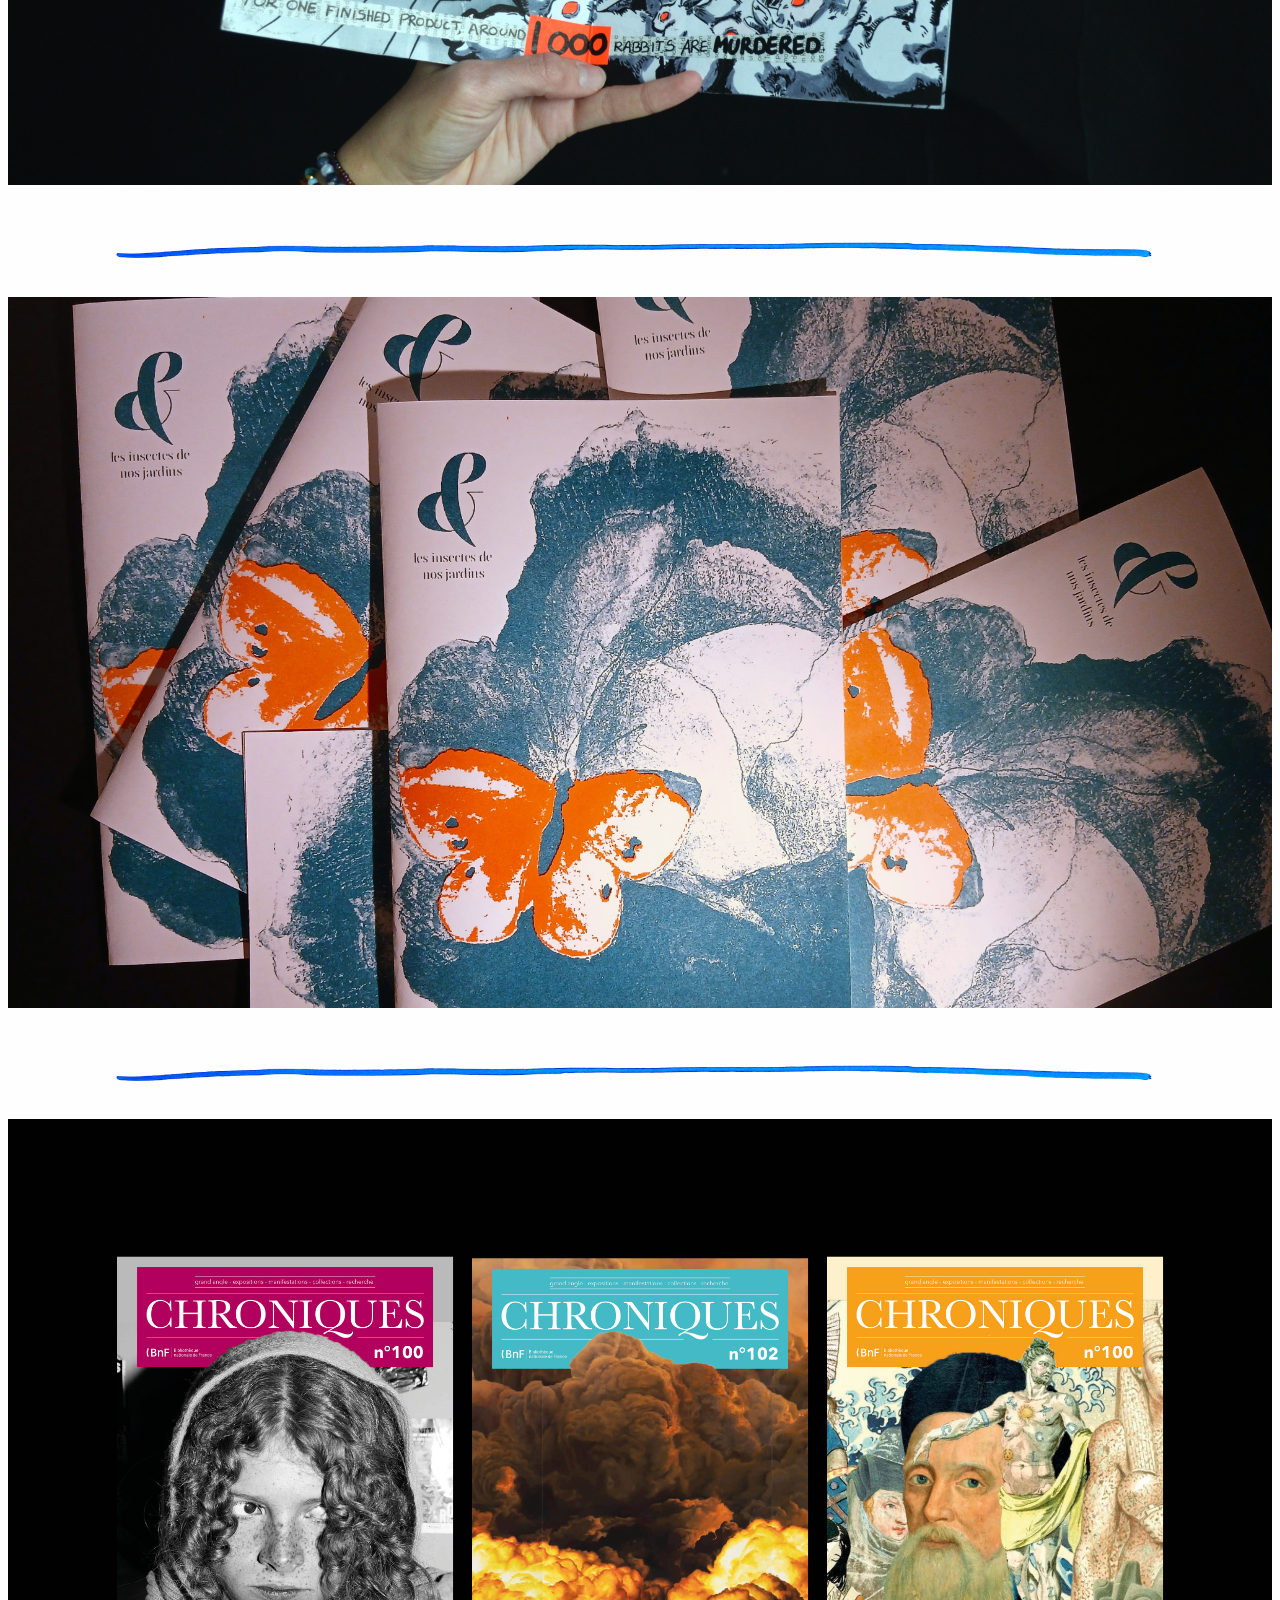
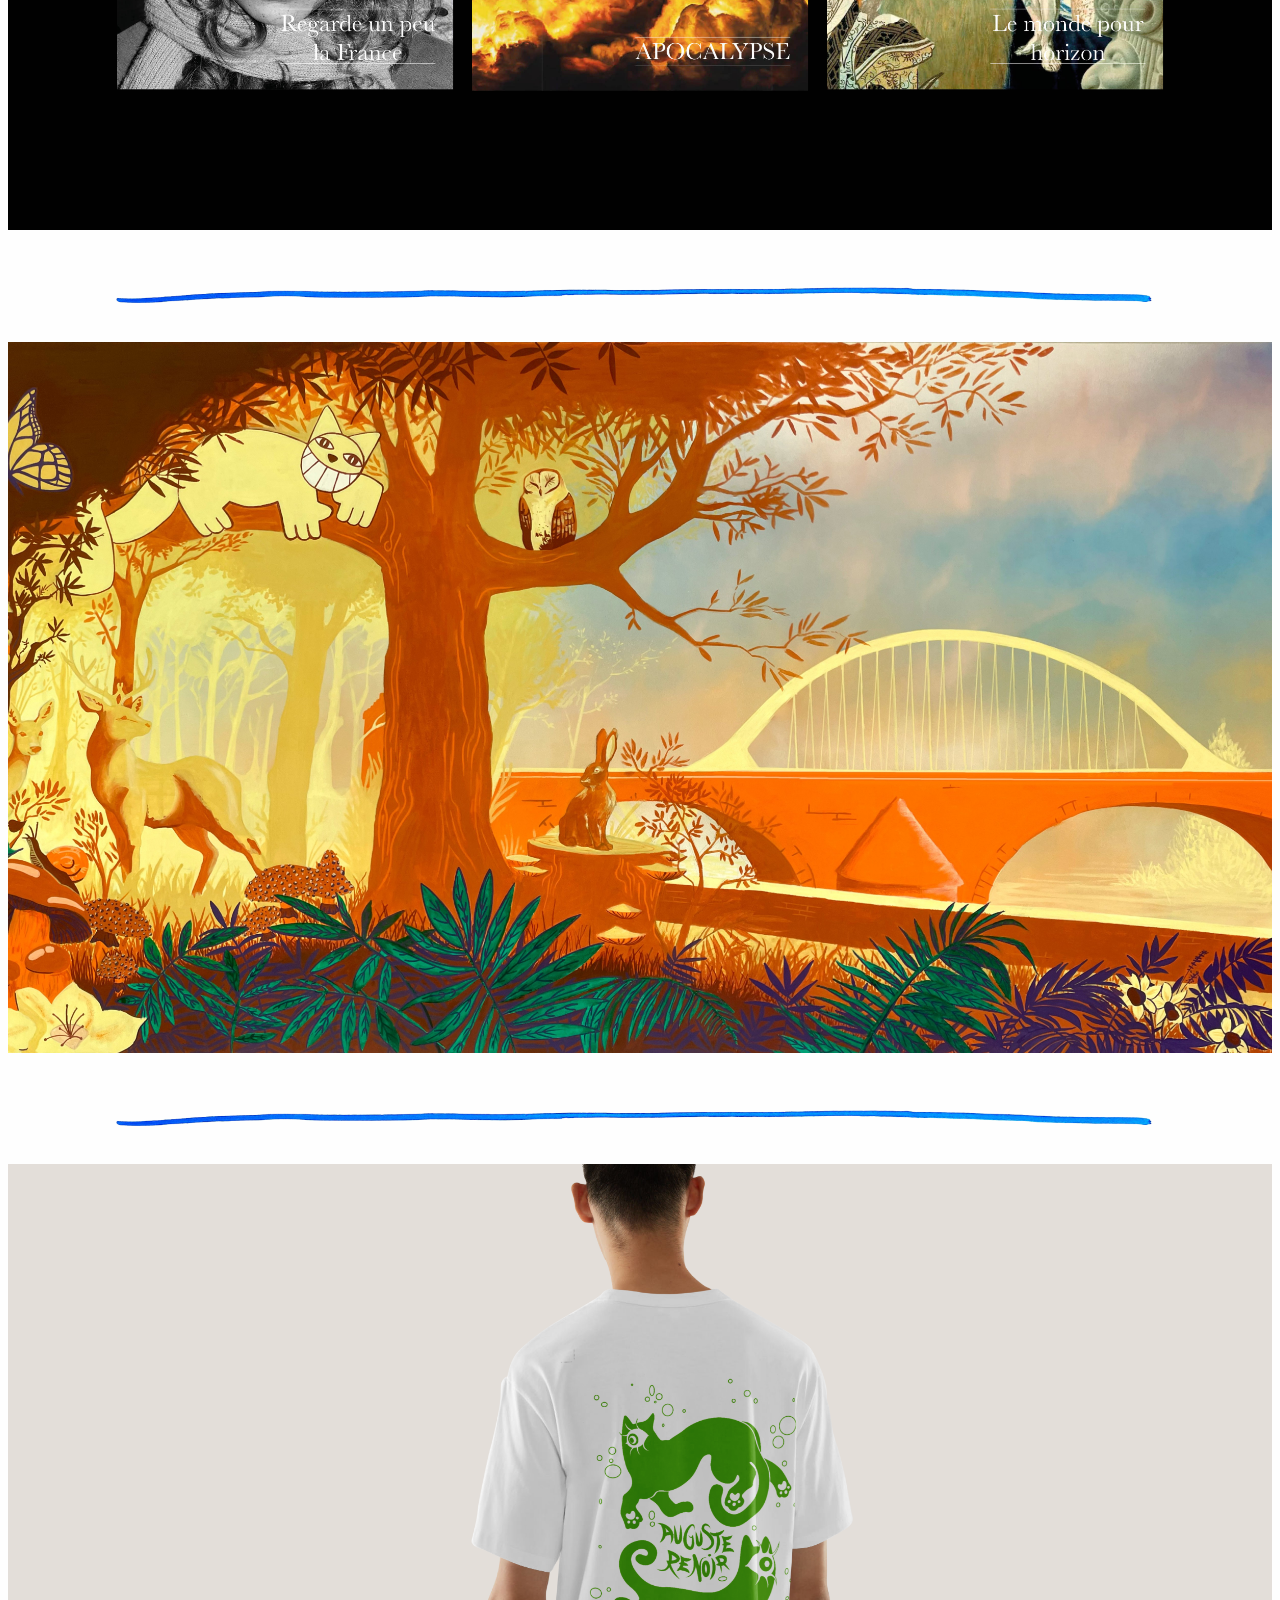
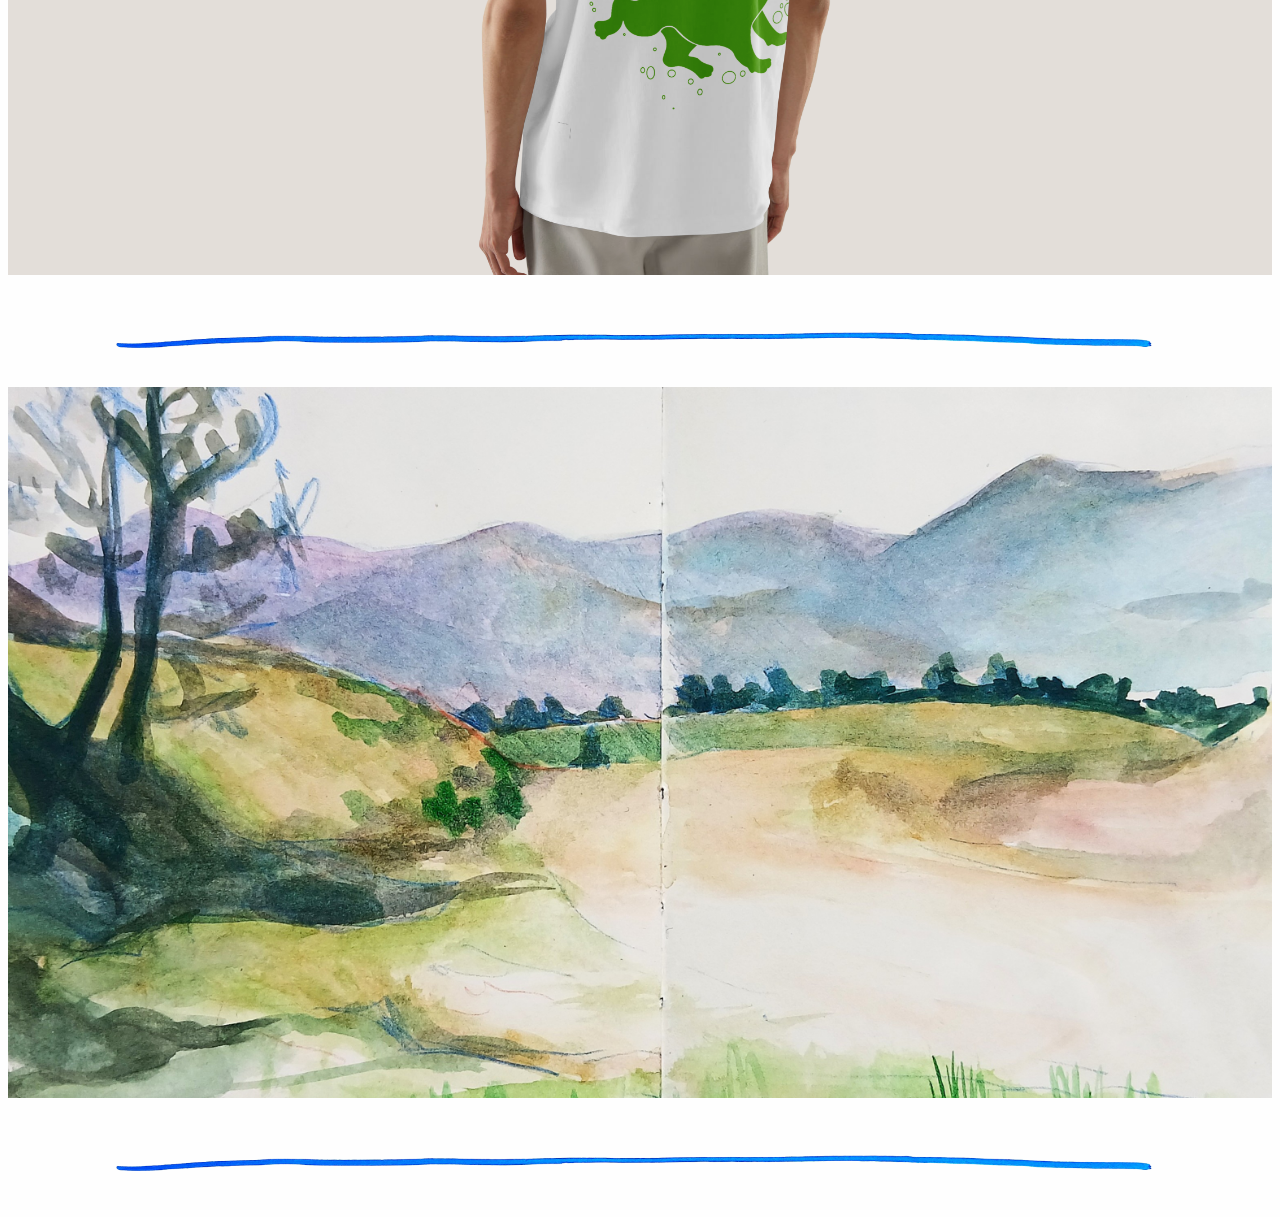
==== commit 1af52fb8: "azer 00" ====
--- a/index.html
+++ b/index.html
@@ -90,6 +90,15 @@
         <img src="img/ligne_finale.png" alt="ligne">
     </nav>
 
+    <a href="revue&.html"  class="hover-img">
+        <img src="img/revue1(16.9).jpg" alt="lorem">
+        <span><h1>REVUE &</h1></span>
+
+    <nav class="ligne">
+         <a href="larme_lyrique.html">
+        <img src="img/ligne_finale.png" alt="ligne">
+    </nav>
+
     <a href="chroniques.html"  class="hover-img">
         <img src="img/chroniques_intro(16.9).jpg" alt="lorem">
         <span><h1>CHRONIQUES</h1></span>
